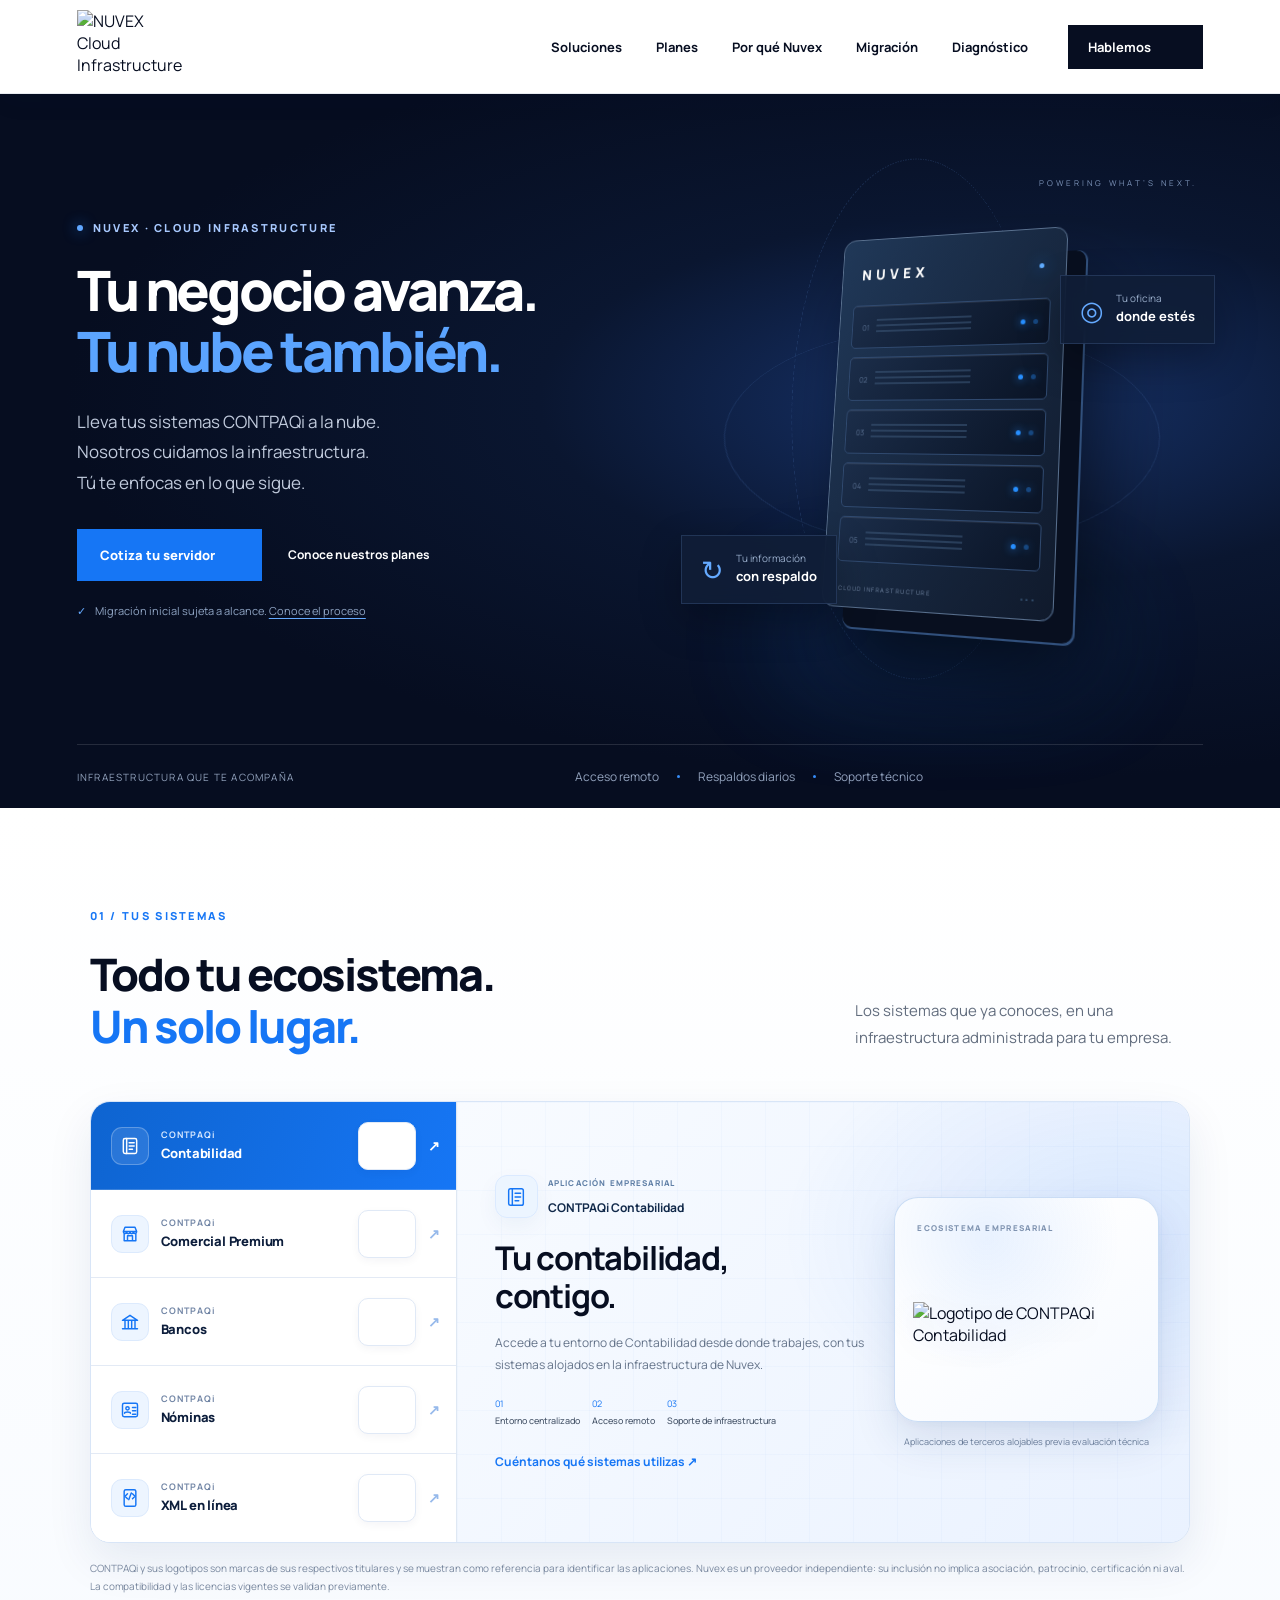
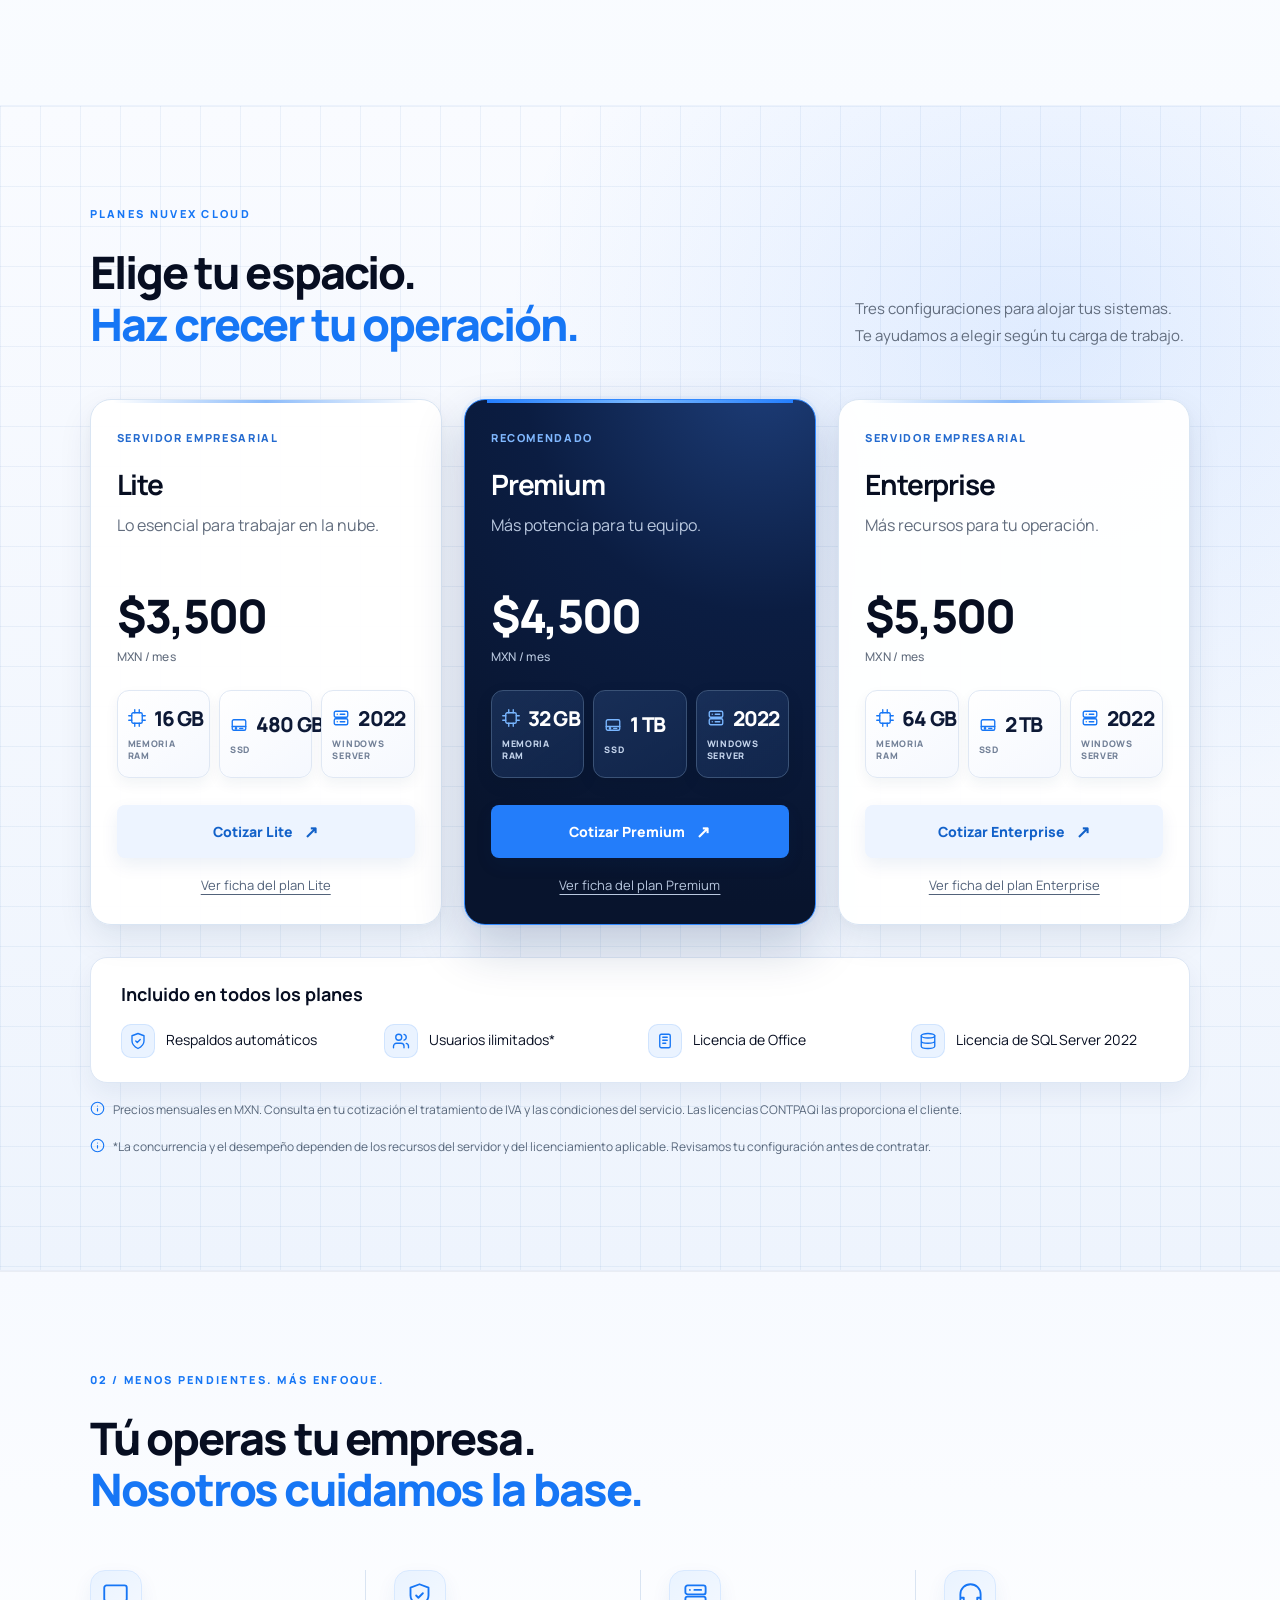
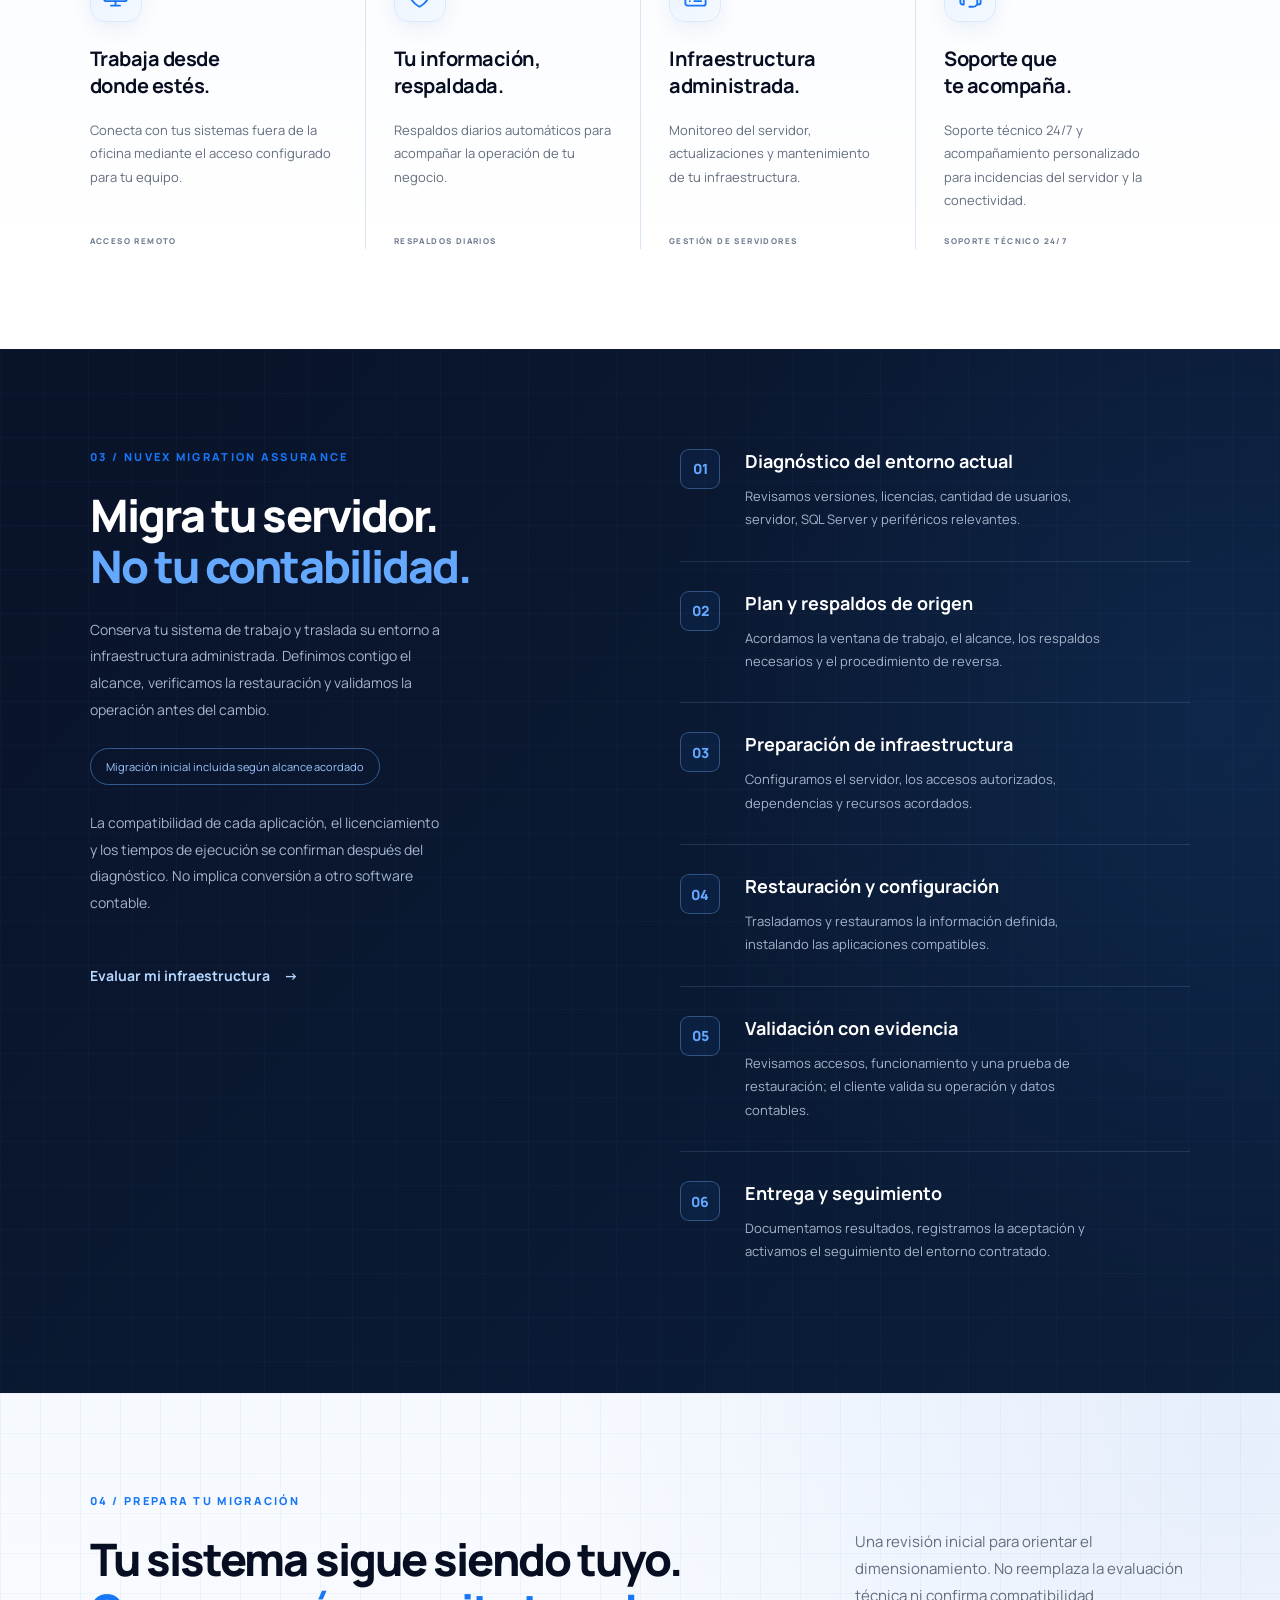
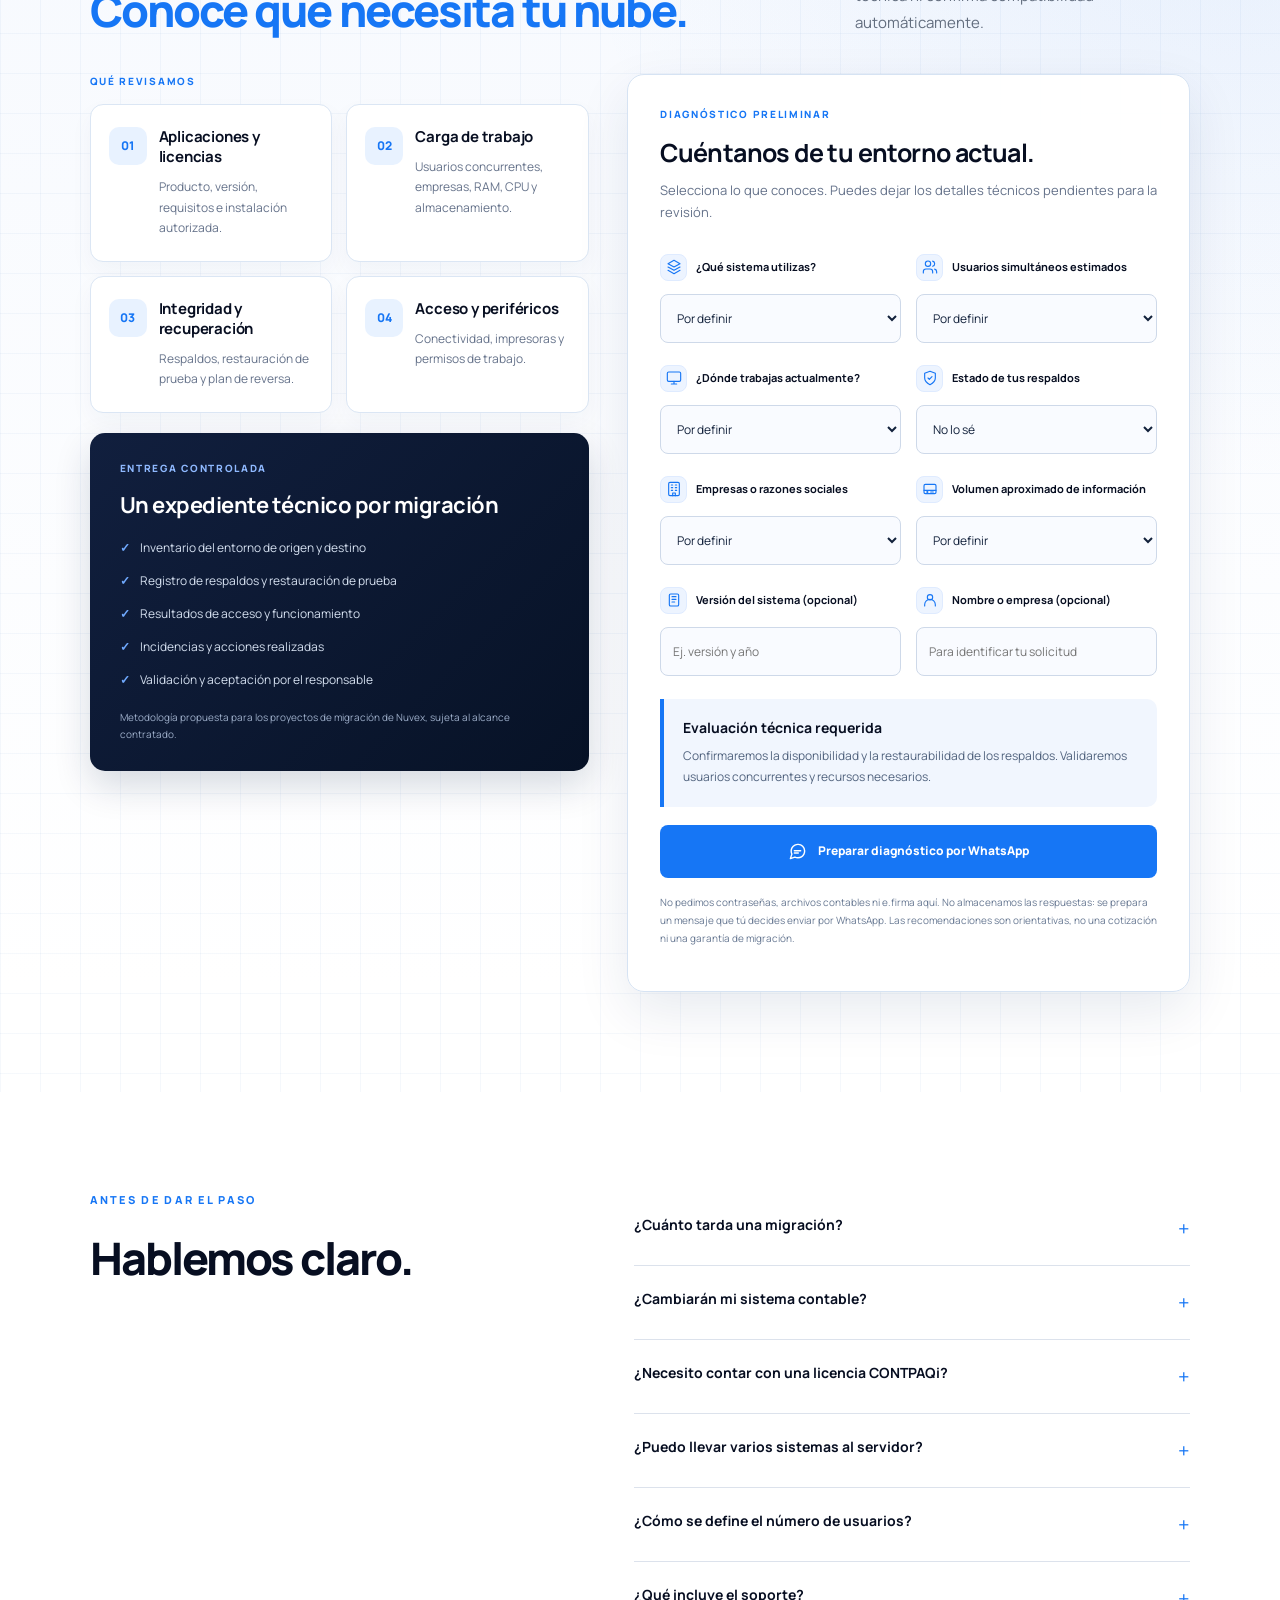
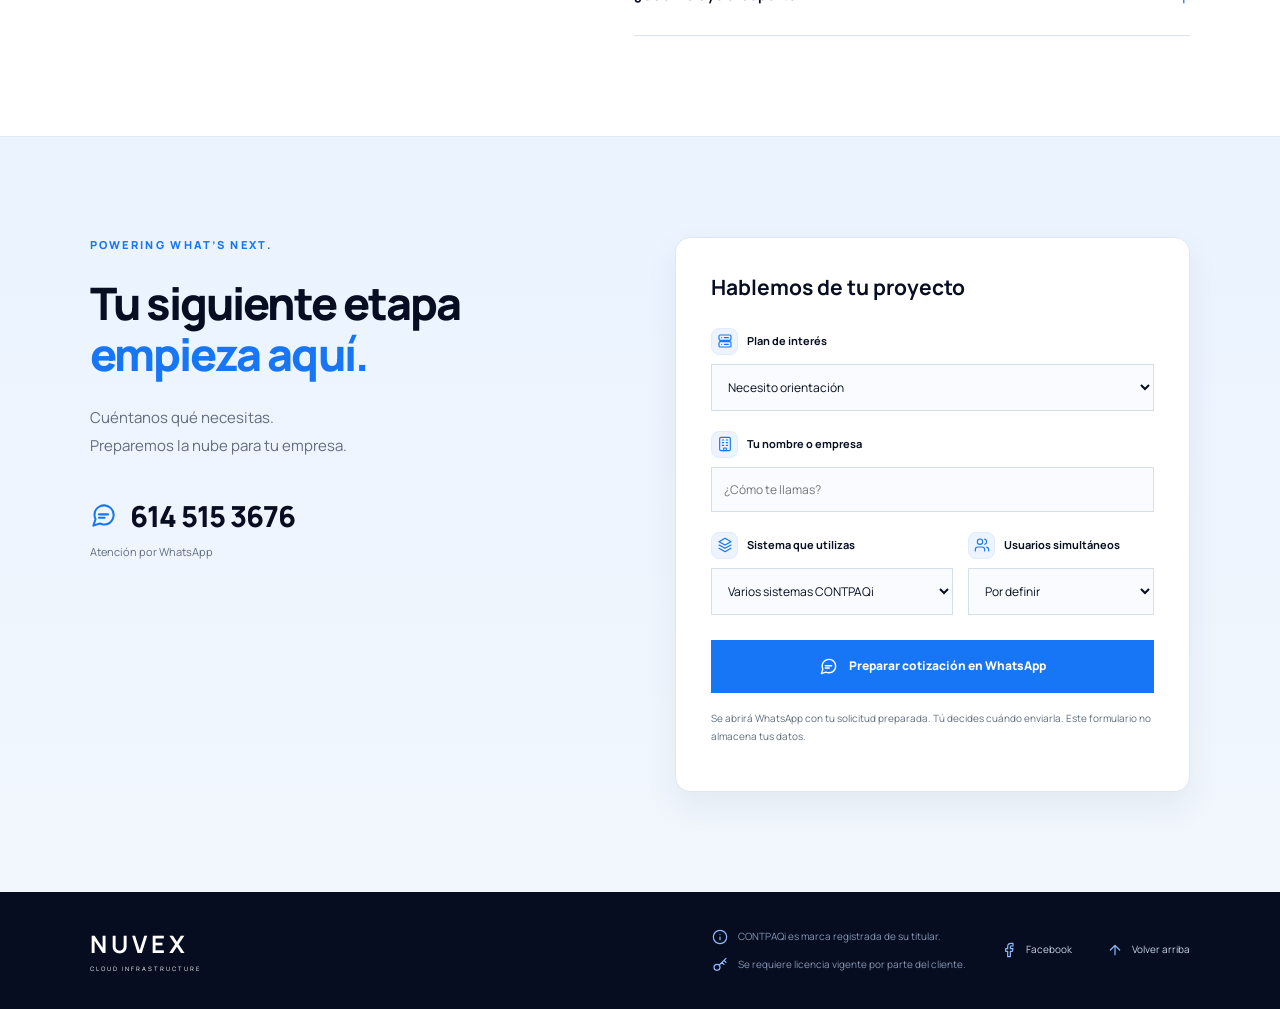
==== preview.html @ 23e43070 "Sync official platform preview and improve XML app icon alignment" ====
<!doctype html><html lang="es"><head><meta charset="utf-8"><meta name="viewport" content="width=device-width,initial-scale=1"><meta name="theme-color" content="#060d20"><link rel="icon" href="favicon.ico?v=nuvex1" sizes="any"><link rel="icon" type="image/svg+xml" href="favicon.svg?v=nuvex1"><meta name="description" content="Conserva tus sistemas CONTPAQi al migrar a infraestructura cloud administrada. Diagnóstico inicial, respaldos y validación. Solicita tu cotización."><title>Nuvex Cloud | Tus sistemas, en la nube</title><style>@import url('https://fonts.googleapis.com/css2?family=Manrope:wght@400;500;600;700;800&display=swap');
:root{--ink:#070e21;--blue:#1676f5;--muted:#626d7e;--line:#dce2ec;--paper:#f5f8fc}*{box-sizing:border-box}html{scroll-behavior:smooth;scroll-padding-top:100px}body{margin:0;font-family:Manrope,Arial,sans-serif;color:var(--ink);background:white}a{color:inherit;text-decoration:none}button,input,select{font:inherit}button,a,input,select,summary{-webkit-tap-highlight-color:transparent}a:focus-visible,button:focus-visible,input:focus-visible,select:focus-visible,summary:focus-visible{outline:3px solid #51a5ff;outline-offset:5px}.skip{position:fixed;top:-100px;background:white;padding:15px;z-index:100}.skip:focus{top:0}header{height:94px;display:flex;align-items:center;padding:0 6%;gap:40px;background:#fff;position:sticky;top:0;z-index:20;border-bottom:1px solid #e8ebf0}.brand{margin-right:auto}.logo-crop{display:block;position:relative;overflow:hidden;width:111px;height:75px}.logo-crop img{position:absolute;width:550px;max-width:none;left:-39px;top:-26px}nav{display:flex;gap:34px;font-size:13px;font-weight:700}nav a:hover{color:var(--blue)}.nav-cta{background:var(--ink);color:white;padding:13px 20px;font-size:13px;font-weight:700;display:flex;gap:32px}.menu{display:none}.hero{color:white;background:radial-gradient(ellipse at 77% 43%,#17336b 0%,#0a1630 32%,#060d20 66%);overflow:hidden;padding:0 6%}.hero-grid{display:grid;grid-template-columns:1.1fr 1fr;min-height:650px;align-items:center;gap:30px;max-width:1440px;margin:auto}.eyebrow{font-size:11px;font-weight:800;letter-spacing:2.3px;margin:0 0 25px;color:var(--blue)}.hero .eyebrow{color:#a8c9ff;display:flex;align-items:center;gap:10px}.dot{width:6px;height:6px;background:#60a7ff;border-radius:50%;box-shadow:0 0 14px #2179ed}h1{font-size:clamp(40px,4.35vw,68px);line-height:1.08;letter-spacing:-3px;font-weight:800;margin:0 0 26px}h1 span{color:#5ba4ff}.intro{color:#c0cadc;font-size:17px;line-height:1.8;margin:0 0 30px}.hero-actions{display:flex;align-items:center;gap:26px}.button{display:inline-flex;align-items:center;justify-content:space-between;gap:24px;border:0;padding:17px 23px;font-size:13px;font-weight:800;cursor:pointer;transition:background .2s,transform .2s}.button:hover{transform:translateY(-2px);background:#348cff}.primary{color:white;background:var(--blue)}.text-link{font-size:12px;font-weight:700;display:inline-flex;align-items:center;gap:12px}.text-link:hover{text-decoration:underline}.hero-note{margin-top:22px;color:#8fa4c3;font-size:11px}.hero-note span{color:#65aaff;margin-right:7px}.hero-bottom{max-width:1440px;margin:auto;border-top:1px solid #ffffff20;padding:23px 0;display:flex;align-items:center;justify-content:space-between;font-size:10px;letter-spacing:1.2px;color:#93a3bd}.hero-bottom div{display:flex;gap:18px;align-items:center;letter-spacing:0;font-size:12px}.hero-bottom i{width:3px;height:3px;border-radius:50%;background:#368cf8}.hero-bottom>a{font-size:21px;color:white}.server-scene{height:520px;position:relative;perspective:1100px;display:grid;place-items:center}.scene-label{position:absolute;top:18px;right:6px;letter-spacing:3px;font-size:8px;color:#7c93b8}.server{position:relative;width:245px;background:linear-gradient(120deg,#203858,#101a2c);padding:16px 14px 10px;border:1px solid #59708e;border-radius:13px;transform:rotateY(-22deg) rotateX(8deg);box-shadow:22px 22px 0 -3px #080f1f,23px 23px 0 -2px #31507c,30px 55px 80px #0009;z-index:2;animation:float 7s ease-in-out infinite}.server-top{display:flex;justify-content:space-between;align-items:center;padding:11px 8px 22px;font-weight:800;letter-spacing:5px;font-size:15px}.server-top i{width:5px;height:5px;background:#61acff;box-shadow:0 0 15px #1688ff;border-radius:50%}.server-unit{display:flex;align-items:center;gap:8px;background:linear-gradient(130deg,#1b2d49,#0a1426);height:46px;margin-bottom:9px;border-radius:5px;border:1px solid #304a70;box-shadow:inset 0 1px 0 #ffffff15;padding:0 11px}.server-unit b{font-size:8px;color:#5c7394;font-weight:400}.vents{width:105px;height:20px;background:repeating-linear-gradient(0deg,transparent 0 4px,#395373 4px 6px);margin-right:auto;opacity:.6}.server-unit>span{width:5px;height:5px;border-radius:50%;background:#278fff;box-shadow:0 0 8px #278fff}.server-unit>span:last-child{opacity:.4;animation:blink 3s infinite}.server-unit:nth-child(odd)>span:last-child{animation-delay:1s}.server-bottom{font-size:6px;color:#788ca9;letter-spacing:1.5px;padding:14px 3px 4px;display:flex;justify-content:space-between}.server-bottom span{color:#5e8bb8}.orbit{position:absolute;border:1px solid #6fa9ff23;border-radius:50%;width:430px;height:430px;transform:rotateX(60deg) rotateZ(-25deg)}.orbit-two{width:510px;height:510px;transform:rotateY(62deg) rotateZ(25deg);border-style:dashed}.scene-tag{position:absolute;display:flex;gap:12px;align-items:center;background:#101e37df;border:1px solid #5f88c33b;box-shadow:0 16px 40px #0004;padding:15px 19px;font-size:10px;color:#9aaecb;z-index:3;backdrop-filter:blur(12px)}.scene-tag strong{font-size:13px;color:white;line-height:1.7}.tag-icon{font-size:27px;color:#65aaff}.tag-a{left:0;bottom:75px}.tag-b{right:-12px;top:116px}.scene-floor{position:absolute;bottom:14px;width:300px;height:50px;background:#1676f5;filter:blur(60px);opacity:.4}.section{padding:100px 7%;scroll-margin-top:0}h2{font-size:clamp(32px,3.5vw,48px);letter-spacing:-1.9px;line-height:1.15;font-weight:800;margin:0}h2 span{color:var(--blue)}.section-heading{display:flex;justify-content:space-between;gap:60px;align-items:flex-end;margin-bottom:50px}.section-heading>p{color:var(--muted);font-size:15px;line-height:1.8;max-width:335px;margin:0}.system-panel{display:grid;grid-template-columns:1fr 2fr;border:1px solid var(--line)}.system-tabs{display:flex;flex-direction:column;border-right:1px solid var(--line)}.system-tabs button{border:0;border-bottom:1px solid var(--line);background:#fff;padding:23px 26px;display:flex;justify-content:space-between;cursor:pointer;font-weight:700;text-align:left;font-size:16px}.system-tabs button:last-child{border-bottom:0}.system-tabs button[aria-selected=true]{background:var(--blue);color:white}.system-tabs button:hover:not([aria-selected=true]){background:#edf4ff}.system-detail{position:relative;background:var(--paper);padding:42px;overflow:hidden}.system-detail .eyebrow{margin-bottom:14px}.system-detail h3{font-size:32px;line-height:1.15;letter-spacing:-1px;margin:0 0 20px}.system-detail>p:not(.eyebrow){font-size:13px;line-height:1.8;color:var(--muted);max-width:370px;position:relative;z-index:1}.detail-lines{display:flex;gap:20px;margin:28px 0;font-size:10px;color:var(--blue);position:relative;z-index:1}.detail-lines b{display:block;color:#48566a;margin-top:8px;font-weight:500}.blue{color:var(--blue)}.system-art{position:absolute;right:-25px;top:80px;opacity:.55;transform:rotate(-30deg) skew(15deg)}.system-art div{width:140px;height:140px;border:1px solid #95b7e6;background:linear-gradient(130deg,#eaf4ff88,#bad7ff22);margin-top:-70px;border-radius:16px}.fineprint{color:#7c8491;font-size:10px;line-height:1.8;margin-top:16px}.advantages{background:#f6f8fc;border-top:1px solid #e9edf4}.benefits{display:grid;grid-template-columns:repeat(4,1fr);margin-top:55px}.benefits article{padding:0 28px;border-left:1px solid #d8e0ec}.benefits article:first-child{border:0;padding-left:0}.feature-icon{display:block;color:var(--blue);font-size:34px;margin-bottom:30px}.benefits h3{font-size:20px;letter-spacing:-.5px;line-height:1.35}.benefits p{font-size:13px;color:var(--muted);line-height:1.8;min-height:95px}.feature-caption{font-size:8px;color:#6f7c90;letter-spacing:1.4px;font-weight:800}.migration{display:grid;grid-template-columns:1fr 1fr;gap:80px;background:#091329;color:white}.migration-head>p:not(.eyebrow){color:#a5b4cc;font-size:14px;max-width:350px;line-height:1.9;margin:25px 0}.migration h2 span{color:#65a8ff}.pill{display:inline-block;border:1px solid #335c92;color:#9dc7ff;font-size:11px;padding:10px 15px;border-radius:25px}.steps article{display:flex;gap:25px;padding:29px 0;border-bottom:1px solid #ffffff20}.steps article:first-child{padding-top:0}.steps article>span{font-size:14px;color:#65a8ff;padding-top:4px}.steps h3{font-size:18px;margin:0 0 12px}.steps p{font-size:13px;line-height:1.8;color:#a5b4cc;max-width:360px;margin:0}.faq{display:grid;grid-template-columns:1fr 1.2fr;gap:80px}details{border-bottom:1px solid var(--line)}summary{padding:23px 0;cursor:pointer;font-size:14px;font-weight:700;list-style:none;display:flex;justify-content:space-between;gap:20px}summary::-webkit-details-marker{display:none}summary span{color:var(--blue);font-size:20px;font-weight:400}details[open] summary span{transform:rotate(45deg)}details p{font-size:13px;line-height:1.9;color:var(--muted);margin:0 25px 25px 0}.contact{background:#eef4fc;display:grid;grid-template-columns:1fr 1fr;gap:70px}.contact>div>p:not(.eyebrow){color:var(--muted);font-size:15px;line-height:1.9;margin:24px 0}.phone{font-size:29px;font-weight:800;letter-spacing:-1px;display:block;margin-top:35px}.phone span{color:var(--blue);margin-left:20px}.contact small{display:block;color:var(--muted);font-size:11px;margin-top:8px}form{background:white;padding:35px;border:1px solid #dfe7f1}form h3{font-size:21px;margin:0 0 27px}label{font-size:11px;font-weight:700;display:block;margin-bottom:9px}input,select{width:100%;border:1px solid #d5deeb;border-radius:0;background:#f9fbfe;color:var(--ink);padding:13px 12px;font-size:12px;min-height:45px}.form-row{display:grid;grid-template-columns:1.3fr 1fr;gap:15px;margin:20px 0 25px}form .button{width:100%;font-size:12px;padding:17px}.form-note{font-size:10px;line-height:1.8;color:var(--muted);margin:16px 0 0}#form-status{font-size:11px;color:var(--blue);line-height:1.5;margin-bottom:0}footer{background:#060d20;color:#8595b1;padding:35px 7%;display:flex;align-items:center;gap:35px;font-size:10px}footer>div{margin-right:auto;color:white}footer strong{font-size:24px;letter-spacing:4px;display:block}footer div span{font-size:6px;letter-spacing:2px}footer p{line-height:1.9}footer a{color:#c7d4e8}@keyframes float{50%{transform:translateY(-10px) rotateY(-18deg) rotateX(8deg)}}@keyframes blink{50%{opacity:1}}@media(min-width:1600px){.section{padding-left:max(7%,calc((100vw - 1400px)/2));padding-right:max(7%,calc((100vw - 1400px)/2))}}@media(max-width:1000px){header{gap:20px;padding:0 5%}nav{gap:20px}.hero-grid{min-height:600px;gap:0}.hero{padding:0 5%}h1{font-size:43px;letter-spacing:-2px}.hero-actions{gap:17px;flex-wrap:wrap}.server{width:210px}.server-scene{transform:scale(.85);margin-left:-15px}.tag-b{right:-30px}.tag-a{left:-20px}.section{padding:75px 6%}.benefits article{padding:0 18px}.benefits h3{font-size:18px}.migration,.faq,.contact{gap:40px}.detail-lines{gap:13px}.system-art{opacity:.25}.form-row{grid-template-columns:1fr}footer{gap:20px}}@media(max-width:700px){header{height:78px;gap:18px}.logo-crop{width:95px;height:65px}.logo-crop img{width:480px;left:-34px;top:-22px}.nav-cta{padding:11px 14px;font-size:11px;gap:18px}.menu{display:block;background:none;border:0;font-size:23px;color:var(--ink);padding:5px}nav{display:none;position:absolute;left:0;right:0;top:78px;background:white;padding:25px;border-bottom:1px solid var(--line);flex-direction:column}nav.open{display:flex}.hero-grid{display:flex;flex-direction:column;min-height:0}.hero-copy{padding-top:50px;width:100%}.hero .eyebrow{font-size:9px;letter-spacing:1.6px}h1{font-size:44px;letter-spacing:-2px;line-height:1.1}.intro{font-size:14px}.hero-actions{gap:22px}.button{font-size:12px;padding:15px 19px}.hero-note{font-size:10px}.server-scene{height:430px;width:100%;max-width:420px;transform:none;margin:10px 0 0}.server{width:205px}.server-unit{height:38px}.scene-label{top:15px;font-size:7px;right:5px}.scene-tag{padding:11px;font-size:9px}.scene-tag strong{font-size:11px}.tag-a{left:0;bottom:53px}.tag-b{right:0;top:80px}.orbit{width:320px;height:320px}.orbit-two{width:370px;height:370px}.hero-bottom{padding:18px 0}.hero-bottom>span{display:none}.hero-bottom div{gap:12px;font-size:10px}.section{padding:62px 6%}.section-heading{display:block;margin-bottom:30px}.section-heading>p{margin-top:22px;font-size:14px}.eyebrow{font-size:9px;letter-spacing:1.8px;margin-bottom:20px}h2{font-size:34px;letter-spacing:-1.4px}.system-panel{display:block}.system-tabs{display:flex;flex-direction:row;overflow:auto;border-right:0;border-bottom:1px solid var(--line)}.system-tabs button{padding:17px 18px;white-space:nowrap;font-size:12px;border-bottom:0}.system-tabs button span{display:none}.system-detail{padding:29px 24px}.system-detail h3{font-size:29px}.system-detail>p:not(.eyebrow){font-size:12px}.detail-lines{gap:18px}.system-art{right:-45px}.benefits{grid-template-columns:1fr 1fr;gap:35px 0;margin-top:35px}.benefits article{padding:0 18px}.benefits article:nth-child(3){border:0;padding-left:0}.feature-icon{margin-bottom:15px}.benefits h3{font-size:18px}.benefits p{font-size:12px;min-height:0}.feature-caption{font-size:7px;letter-spacing:1px}.migration,.faq,.contact{grid-template-columns:1fr;gap:40px}.steps article{padding:24px 0}.steps h3{font-size:17px}.faq{gap:20px}summary{font-size:13px}.phone{font-size:30px}form{padding:25px}.form-row{grid-template-columns:1fr 1fr;gap:10px}select{font-size:11px;padding:12px 7px}footer{flex-wrap:wrap;gap:22px;padding:30px 6%}footer>div{width:100%}footer p{width:100%;margin:0}}@media(prefers-reduced-motion:reduce){html{scroll-behavior:auto}*,*:before,*:after{animation:none!important;transition:none!important}}

/* Drive brand assets and plan comparison */
.brand-logo{display:block;width:112px;height:74px;object-fit:contain}.plans{background:linear-gradient(150deg,#fff,#eff5ff)}.plan-grid{display:grid;grid-template-columns:repeat(3,minmax(0,1fr));gap:22px;align-items:stretch}.plan-card{background:#fff;border:1px solid #d1def0;border-radius:18px;padding:30px 26px;display:flex;flex-direction:column;box-shadow:0 12px 32px #10234a08}.plan-card.featured{background:#091329;color:white;border:2px solid #1676f5;box-shadow:0 20px 45px #1676f525}.plan-label{font-size:12px;font-weight:800;letter-spacing:1.4px;color:#236acf;text-transform:uppercase;margin:0 0 20px}.featured .plan-label{color:#80b8ff}.plan-card h3{font-size:28px;letter-spacing:-1px;margin:0 0 10px}.plan-description{font-size:16px;line-height:1.6;color:#626d7e;margin:0;min-height:52px}.featured .plan-description{color:#b9c8df}.plan-price{font-size:clamp(32px,3.4vw,50px);font-weight:800;letter-spacing:-2px;line-height:1.15;margin:30px 0}.plan-price span{display:block;font-size:14px;letter-spacing:0;font-weight:500;color:#626d7e;margin-top:8px}.featured .plan-price span{color:#b9c8df}.plan-card dl{margin:0 0 30px}.plan-card dl div{display:flex;justify-content:space-between;gap:8px;padding:17px 0;border-bottom:1px solid #dce2ec}.plan-card dt{font-size:14px;color:#626d7e}.plan-card dd{font-size:16px;font-weight:800;margin:0;white-space:nowrap}.featured dl div{border-color:#334360}.featured dt{color:#b9c8df}.plan-card .button{margin-top:auto;justify-content:center;font-size:14px}.outline{background:#edf4ff;color:#1261c9}.outline:hover{background:#dceaff}.plan-sheet{font-size:13px;text-align:center;text-decoration:underline;text-underline-offset:4px;margin-top:20px;color:#52627a}.featured .plan-sheet{color:#b9c8df}.plan-inclusions{margin-top:32px;background:white;border:1px solid #d1def0;border-radius:14px;padding:24px 30px}.plan-inclusions h3{font-size:18px;margin:0 0 18px}.plan-inclusions ul{list-style:none;margin:0;padding:0;display:grid;grid-template-columns:repeat(4,1fr);gap:16px}.plan-inclusions li{font-size:14px;line-height:1.6}.plan-inclusions li:before{content:'✓';color:#1676f5;font-weight:800;margin-right:9px}.plans .fineprint{font-size:12px;color:#58677b}.name-label{margin-top:20px}
@media(max-width:1000px){.plan-grid{gap:15px}.plan-card{padding:25px 18px}.plan-card dl div{flex-direction:column;gap:6px}.plan-inclusions ul{grid-template-columns:repeat(2,1fr)}}
@media(max-width:700px){.brand-logo{width:95px;height:65px}.plan-grid{grid-template-columns:1fr}.plan-card{padding:28px}.plan-card dl div{flex-direction:row}.plan-description{min-height:0}.plan-price{font-size:46px}.plan-inclusions{padding:24px}.plan-inclusions ul{grid-template-columns:1fr}}

/* Nuvex migration assurance and readiness diagnostic */
.migration-head .migration-disclaimer{font-size:12px;line-height:1.8;color:#9eafc9;margin-top:19px;max-width:420px}
.migration-action{margin-top:24px;color:#b6d7ff;display:inline-flex;gap:14px;align-items:center;font-size:14px}
.migration-action:hover{color:#fff}
.migration .steps article:last-child{border-bottom:0}
.diagnostic{background:linear-gradient(160deg,#f5f8fd 0%,#fff 65%)}
.diagnostic-heading{margin-bottom:38px}
.assessment-grid{display:grid;grid-template-columns:minmax(0,.94fr) minmax(0,1.06fr);align-items:start;gap:38px;max-width:1400px;margin:auto}
.assessment-overview{min-width:0}
.assessment-kicker{font-size:10px;letter-spacing:1.7px;color:#1676f5;font-weight:800;margin:0 0 16px}
.assessment-cards{display:grid;grid-template-columns:repeat(2,minmax(0,1fr));gap:14px}
.assessment-cards article{display:flex;gap:12px;border:1px solid #dce5f4;border-radius:13px;background:#fff;padding:22px 18px;min-width:0}
.assessment-number{color:#1676f5;background:#e8f2ff;display:inline-grid;place-items:center;flex:0 0 38px;height:38px;border-radius:10px;font-size:12px;font-weight:800}
.assessment-cards h3{font-size:15px;line-height:1.35;margin:0 0 10px;letter-spacing:-.2px}
.assessment-cards p{margin:0;color:#65728a;font-size:12px;line-height:1.7}
.delivery-panel{margin-top:20px;border-radius:15px;background:linear-gradient(135deg,#111f3e,#071226);color:#fff;padding:28px 30px}
.delivery-panel .assessment-kicker{color:#8fb9ff}
.delivery-panel h3{font-size:22px;margin:0 0 18px;line-height:1.35;letter-spacing:-.5px}
.delivery-panel ul{list-style:none;padding:0;margin:0;display:grid;gap:13px}
.delivery-panel li{display:flex;gap:10px;font-size:12px;line-height:1.65;color:#d4dfef}
.delivery-panel li:before{content:'✓';color:#70aaff;font-weight:800}
.delivery-panel>p:last-child{font-size:10px;color:#9daec9;line-height:1.7;margin:20px 0 0}
.assessment-form{border:1px solid #d2dff0;border-radius:17px;padding:32px;box-shadow:0 18px 55px #0e2e5b0d;min-width:0}
.assessment-form h3{font-size:25px;letter-spacing:-.6px;line-height:1.3;margin:0 0 10px}
.assessment-help{font-size:13px;color:#65728a;line-height:1.7;margin:0 0 26px}
.assessment-fields{display:grid;grid-template-columns:repeat(2,minmax(0,1fr));gap:18px 15px}
.assessment-fields>div{min-width:0}
.assessment-fields label{line-height:1.5;min-height:33px;font-size:11px}
.assessment-fields select,.assessment-fields input{min-width:0;max-width:100%;background:#f9fbff;border:1px solid #ced9e9;border-radius:8px;padding:13px 12px;color:#12213b;min-height:49px}
.assessment-fields select:focus-visible,.assessment-fields input:focus-visible{outline:3px solid #8bbcff;outline-offset:1px}
.assessment-result{margin:23px 0 18px;padding:19px;border-left:4px solid #1676f5;background:#f1f6fe;border-radius:0 10px 10px 0}
.assessment-result strong{display:block;font-size:14px;margin:0 0 8px}
.assessment-result p{font-size:12px;color:#51637e;line-height:1.8;margin:0}
.assessment-result[data-level="attention"]{background:#fff7e9;border-left-color:#c88716}
.assessment-result[data-level="attention"] p{color:#66502c}
.assessment-form>.button{width:100%;justify-content:space-between;border-radius:8px}
.assessment-form>.form-note{margin:15px 0 0;font-size:10px;line-height:1.8;color:#687993}
.assessment-status{font-size:12px;line-height:1.7;color:#1260bf;margin:12px 0 0}
.hero-note a{text-decoration:underline;text-decoration-color:#65aaff;text-underline-offset:3px}
@media(min-width:701px) and (max-width:1180px){nav{gap:16px;font-size:12px}}
@media(max-width:1050px){.assessment-grid{grid-template-columns:1fr;gap:25px}.assessment-cards{grid-template-columns:repeat(2,minmax(0,1fr))}.assessment-form{max-width:780px;width:100%}}
@media(max-width:700px){.migration-head .migration-disclaimer{font-size:12px}.migration-action{margin-top:14px}.assessment-cards{grid-template-columns:1fr}.assessment-cards article{padding:19px}.assessment-form{padding:24px 18px}.assessment-fields{grid-template-columns:1fr;gap:15px}.assessment-fields label{min-height:0}.assessment-form h3{font-size:22px}.delivery-panel{padding:24px}.assessment-form>.button{gap:8px;line-height:1.5;font-size:12px}}

/* NUVEX VISUAL SYSTEM V2 — brochure-consistent depth, fine grid and resource tiles */
:root{--nuvex-navy:#070e21;--nuvex-deep:#091329;--nuvex-blue:#1676f5;--nuvex-ice:#f5f8fc;--nuvex-grid:rgba(28,91,173,.065);--nuvex-border:#d9e5f3}
body{background:#fff}
header{box-shadow:0 8px 26px rgba(11,35,77,.045)}
.section{position:relative}
.systems{background:radial-gradient(ellipse 55% 70% at 100% 2%,rgba(40,118,235,.065),transparent 80%),#fff}
.system-panel{border:1px solid #d7e2f3;box-shadow:0 22px 52px rgba(13,42,88,.065);border-radius:17px;overflow:hidden}
.system-tabs button[aria-selected=true]{background:linear-gradient(125deg,#1676f5,#105cca)}
.system-detail{background:linear-gradient(145deg,#f8fbff,#eaf2fd)}
.plans{
 background-color:#f5f8fd;
 background-image:
 radial-gradient(ellipse 52% 52% at 82% 20%,rgba(32,120,255,.11),transparent 82%),
 linear-gradient(to right,var(--nuvex-grid) 1px,transparent 1px),
 linear-gradient(to bottom,var(--nuvex-grid) 1px,transparent 1px),
 linear-gradient(180deg,#f9fbff 0%,#eef4fd 100%);
 background-size:auto,40px 40px,40px 40px,auto;
 border-top:1px solid #ecf2fc;
 border-bottom:1px solid #e8eef8;
}
.plan-grid{gap:22px;align-items:stretch}
.plan-card{position:relative;isolation:isolate;overflow:hidden;border:1px solid var(--nuvex-border);border-radius:21px;background:rgba(255,255,255,.97);box-shadow:0 14px 34px rgba(13,41,91,.09),0 2px 8px rgba(9,30,71,.025);transition:box-shadow .22s ease,transform .22s ease,border-color .22s ease}
.plan-card:before{content:"";height:3px;background:linear-gradient(90deg,transparent,#1676f5,transparent);position:absolute;left:22px;right:22px;top:0;opacity:.5}
.plan-card.featured{border:1.5px solid #3189ff;background:radial-gradient(circle at 85% -5%,#1d3d78 0%,#0b1d42 38%,#08142d 85%);box-shadow:0 22px 50px rgba(12,43,93,.22),0 0 0 3px rgba(22,118,245,.045)}
.plan-card.featured:before{opacity:1;background:linear-gradient(90deg,#247fff,#78b8ff,#247fff)}
.plan-label{font-size:11px;letter-spacing:1.65px}
.plan-card h3{letter-spacing:-1.15px}
.plan-price{margin:25px 0 26px;font-size:clamp(36px,3.6vw,54px);line-height:1.13}
.plan-price span{letter-spacing:.25px;font-size:12px}
.plan-specs{display:grid;grid-template-columns:repeat(3,minmax(0,1fr));gap:9px;margin:0 0 27px}
.plan-spec{min-width:0;border:1px solid #e0e8f4;background:linear-gradient(145deg,#fff,#f5f8fe);border-radius:12px;padding:16px 10px 14px;box-shadow:0 6px 14px rgba(18,47,91,.055);display:flex;flex-direction:column;gap:8px;align-items:flex-start;justify-content:center}
.plan-spec strong{display:block;color:#0d1936;font-size:clamp(16px,1.6vw,23px);font-weight:800;letter-spacing:-.8px;line-height:1.15;white-space:nowrap}
.plan-spec span{display:block;color:#728097;font-size:9px;font-weight:800;letter-spacing:.7px;line-height:1.35;overflow-wrap:anywhere}
.featured .plan-spec{border-color:#3a5276;background:linear-gradient(145deg,rgba(69,112,178,.24),rgba(21,45,88,.64));box-shadow:0 6px 18px rgba(0,0,0,.08)}
.featured .plan-spec strong{color:#fff}
.featured .plan-spec span{color:#c4d4ec}
.plan-card .button{min-height:51px;border-radius:8px;box-shadow:0 7px 18px rgba(13,61,134,.08);display:flex;justify-content:center;gap:11px}
.plan-card .button span{font-size:17px;line-height:1}
.plan-card.featured .button.primary{background:#237dfa}
.plan-card.featured .button.primary:hover{background:#398eff}
.plan-sheet{margin-top:18px}
.plan-inclusions{border-radius:17px;box-shadow:0 11px 27px rgba(13,49,99,.065);border-color:#dde7f5}
.advantages{background:linear-gradient(180deg,#f7faff,#fff 86%)}
.benefits article{border-left-color:#d9e4f2}
.migration{
 background-color:#091329;
 background-image:
 radial-gradient(ellipse 55% 75% at 95% 35%,rgba(34,93,170,.18),transparent 78%),
 linear-gradient(to right,rgba(122,164,229,.035) 1px,transparent 1px),
 linear-gradient(to bottom,rgba(122,164,229,.035) 1px,transparent 1px),
 linear-gradient(130deg,#091329,#0b1e3a);
 background-size:auto,44px 44px,44px 44px,auto;
}
.steps article{border-bottom-color:rgba(145,177,222,.16)}
.steps article>span{display:grid;place-items:center;align-self:start;min-width:40px;min-height:40px;padding:6px;border:1px solid rgba(118,178,255,.35);border-radius:9px;background:rgba(33,101,196,.1);font-weight:800}
.diagnostic{
 background-image:
 radial-gradient(ellipse 65% 62% at 96% 4%,rgba(37,116,232,.08),transparent 80%),
 linear-gradient(to right,rgba(30,98,183,.045) 1px,transparent 1px),
 linear-gradient(to bottom,rgba(30,98,183,.045) 1px,transparent 1px),
 linear-gradient(180deg,#f6f9fe,#fff 92%);
 background-size:auto,40px 40px,40px 40px,auto;
}
.assessment-cards article{box-shadow:0 10px 25px rgba(11,41,90,.04);border-color:#dbe6f4}
.assessment-form{background:rgba(255,255,255,.98);box-shadow:0 20px 53px rgba(10,41,100,.095);border-color:#d6e3f3}
.delivery-panel{box-shadow:0 15px 36px rgba(8,29,66,.16)}
.contact{background:linear-gradient(180deg,#eaf3ff,#f2f7fd);border-top:1px solid #e1eaf8}
.contact form{border-radius:15px;box-shadow:0 14px 35px rgba(11,44,95,.065)}
@media(hover:hover) and (prefers-reduced-motion:no-preference){
 .plan-card:hover{transform:translateY(-4px);border-color:#94bff5;box-shadow:0 20px 44px rgba(15,50,105,.13)}
 .plan-card.featured:hover{box-shadow:0 27px 55px rgba(12,43,93,.27)}
}
@media(max-width:1200px) and (min-width:701px){
 .plan-card{padding:24px 17px}
 .plan-specs{gap:6px}
 .plan-spec{padding:12px 6px}
 .plan-spec strong{font-size:16px}
 .plan-spec span{font-size:8px;letter-spacing:.25px}
}
@media(max-width:700px){
 .plans,.diagnostic{background-size:auto,34px 34px,34px 34px,auto}
 .plan-grid{gap:20px}
 .plan-card{padding:26px 22px}
 .plan-price{font-size:43px;margin:24px 0}
 .plan-specs{gap:8px;margin-bottom:24px}
 .plan-spec{min-width:0;min-height:83px;padding:12px 8px}
 .plan-spec strong{font-size:clamp(16px,5vw,23px)}
 .plan-spec span{font-size:8px;letter-spacing:.35px}
 .plan-inclusions{padding:22px}
 .system-panel{border-radius:13px}
 .migration{background-size:auto,34px 34px,34px 34px,auto}
}
@media(max-width:360px){
 .plan-card{padding:22px 16px}
 .plan-spec{padding:10px 5px}
 .plan-spec strong{font-size:16px}
 .plan-spec span{font-size:7.5px}
}


/* NUVEX ICON SYSTEM V1 — light, local, accessible outline vectors */
.nu-svg-sprite{position:absolute;width:0;height:0;overflow:hidden;pointer-events:none}
.nu-icon{display:block;width:19px;height:19px;flex-shrink:0;fill:none;stroke:currentColor;stroke-width:1.8;stroke-linecap:round;stroke-linejoin:round}
.spec-head{display:flex;align-items:center;gap:8px;width:100%;min-width:0}
.plan-spec .spec-head strong{min-width:0}
.plan-spec .spec-icon{width:18px;height:18px;color:#1676f5;flex:0 0 18px}
.featured .plan-spec .spec-icon{color:#79b6ff}
.plan-inclusions ul{gap:15px}
.plan-inclusions li{display:flex;align-items:center;gap:11px;line-height:1.45}
.plan-inclusions li:before{content:none;display:none}
.benefit-icon{display:flex;align-items:center;justify-content:center;flex:0 0 34px;width:34px;height:34px;border-radius:10px;background:#eaf3ff;box-shadow:inset 0 0 0 1px rgba(22,118,245,.12);color:#1676f5}
.benefit-icon .nu-icon{width:18px;height:18px}
.benefits .feature-icon{display:flex;align-items:center;justify-content:center;width:52px;height:52px;margin:0 0 23px;background:linear-gradient(145deg,#e9f3ff,#f5f9ff);border:1px solid #d8e9ff;border-radius:15px;box-shadow:0 8px 20px rgba(15,74,155,.065);color:#1676f5}
.benefits .feature-icon .nu-icon{width:27px;height:27px;stroke-width:1.65}
label.icon-label{display:flex;align-items:center;gap:9px;line-height:1.35}
.field-icon{display:flex;align-items:center;justify-content:center;flex:0 0 27px;width:27px;height:27px;background:#edf4ff;color:#1676f5;border:1px solid #dfebff;border-radius:8px}
.field-icon .nu-icon{width:16px;height:16px;stroke-width:1.7}
.assessment-fields label.icon-label{min-height:35px}
.button.icon-submit{display:inline-flex;align-items:center;justify-content:center;gap:11px;line-height:1.35}
.button.icon-submit .nu-icon{width:19px;height:19px;flex:0 0 19px}
.button.icon-submit span{min-width:0}
.plan-note{display:flex;align-items:flex-start;gap:8px;max-width:950px}
.plan-note .nu-icon{width:15px;height:15px;color:#1676f5;flex:0 0 15px;margin-top:2px}
.phone{display:flex;align-items:center;gap:13px;width:fit-content}
.phone .nu-icon{width:27px;height:27px;color:#1676f5}
.phone span{color:inherit;margin:0}
footer .footer-legal{max-width:490px;display:flex;flex-direction:column;gap:11px;line-height:1.65;margin:0}
footer .legal-line{display:flex;align-items:flex-start;gap:10px}
footer .legal-line .nu-icon{width:16px;height:16px;margin-top:1px;color:#90baff}
footer .footer-action{display:flex;align-items:center;gap:9px;white-space:nowrap;line-height:1.35}
footer .footer-action .nu-icon{width:16px;height:16px;color:#8db9ff}
footer .footer-action:hover{color:#fff}
@media(max-width:1100px){
 .plan-inclusions ul{grid-template-columns:repeat(2,minmax(0,1fr))}
 .plan-spec .spec-head{flex-direction:column;align-items:flex-start;gap:5px}
 .plan-spec .spec-icon{width:17px;height:17px}
}
@media(max-width:700px){
 .plan-inclusions ul{grid-template-columns:1fr;gap:14px}
 .plan-inclusions li{gap:12px}
 .plan-spec .spec-head{flex-direction:column;gap:6px;align-items:flex-start}
 .plan-spec .spec-icon{width:16px;height:16px;flex-basis:16px}
 .plan-spec strong{font-size:clamp(15px,4.2vw,22px)}
 .benefits .feature-icon{width:45px;height:45px;border-radius:13px;margin-bottom:16px}
 .benefits .feature-icon .nu-icon{width:23px;height:23px}
 .assessment-fields label.icon-label{min-height:0}
 .button.icon-submit{gap:9px}
 .phone{gap:10px}
 footer .footer-legal{width:100%}
 footer .footer-action{margin-right:5px}
}
@media(max-width:360px){
 .plan-spec .spec-head{flex-direction:column;align-items:flex-start;gap:5px}
 .plan-spec .spec-icon{width:16px;height:16px}
 .plan-spec strong{font-size:15px}
 .button.icon-submit{font-size:11px}
}


/* NUVEX CONTPAQI PRODUCT TABS — proprietary-neutral product category marks */
.system-tabs button{align-items:center;gap:13px;min-width:0;transition:background .18s,color .18s}
.system-icon{display:flex;align-items:center;justify-content:center;flex:0 0 45px;width:45px;height:45px;color:#126ac7;background:#e9f3ff;border-radius:13px;border:1px solid #d6e7fa}
.system-icon .nu-icon{width:24px;height:24px;stroke-width:1.6}
.system-tab-label{display:flex;flex:1;min-width:0;flex-direction:column;align-items:flex-start;gap:4px}
.system-tab-label small{font-size:9px;letter-spacing:1.4px;color:#67809f;font-weight:700}
.system-tab-label strong{font-size:15px;font-weight:800;line-height:1.25}
.system-tab-arrow{margin-left:auto;font-size:16px;line-height:1;color:#5798db;opacity:.8}
.system-tabs button[aria-selected=true] .system-icon{background:#ffffff22;border-color:#ffffff4b;color:#fff}
.system-tabs button[aria-selected=true] .system-tab-label small{color:#d4e8ff}
.system-tabs button[aria-selected=true] .system-tab-arrow{color:#fff;opacity:1}
.system-identity{display:flex;align-items:center;gap:13px;position:relative;z-index:1;margin-bottom:22px}
.system-active-icon{display:grid;place-items:center;flex:0 0 57px;height:57px;width:57px;border:1px solid #cfe4fc;background:#e6f2ff;border-radius:15px;color:#1676f5;box-shadow:0 8px 21px #194b830d}
.system-active-icon .nu-icon{width:29px;height:29px;stroke-width:1.6}
.system-identity p{font-size:9px;font-weight:800;color:#6180a7;letter-spacing:1.25px;margin:0 0 7px}
.system-identity strong{font-size:15px;line-height:1.25;color:#11294a}
.system-disclaimer{font-size:11px;line-height:1.75;max-width:900px}
@media(max-width:1000px) and (min-width:701px){
 .system-tabs button{gap:9px;padding:19px 12px}
 .system-icon{width:38px;height:38px;flex-basis:38px;border-radius:10px}
 .system-icon .nu-icon{width:21px;height:21px}
 .system-tab-label strong{font-size:13px}
 .system-tab-label small{font-size:8px}
 .system-tab-arrow{display:none}
}
@media(max-width:700px){
 .system-tabs{scroll-snap-type:x proximity;overscroll-behavior-x:contain;scrollbar-width:thin}
 .system-tabs button{flex:0 0 auto;min-width:145px;min-height:75px;gap:8px;padding:12px 13px;scroll-snap-align:start}
 .system-icon{flex-basis:35px;width:35px;height:35px;border-radius:10px}
 .system-icon .nu-icon{width:20px;height:20px}
 .system-tab-label strong{font-size:12px}
 .system-tab-label small{font-size:7px;letter-spacing:.65px}
 .system-tab-arrow{display:none}
 .system-identity{gap:11px;margin-bottom:20px}
 .system-active-icon{width:49px;height:49px;flex-basis:49px;border-radius:13px}
 .system-active-icon .nu-icon{width:26px;height:26px}
 .system-identity strong{font-size:13px}
}


/* NUVEX PREMIUM MODULE CARDS V1 — curated application grid */
.systems{background:linear-gradient(180deg,#fff 0%,#f8fbff 100%);isolation:isolate}
.modules-intro{display:flex;justify-content:space-between;align-items:center;gap:20px;margin:0 0 22px;font-size:10px;letter-spacing:1.65px;font-weight:800;color:#2677d5}
.modules-intro span{font-weight:500;letter-spacing:0;font-size:12px;color:#657894}
.premium-module-panel{display:block;overflow:visible;background:transparent;border:0;border-radius:0;box-shadow:none}
.premium-module-grid{display:grid;grid-template-columns:repeat(4,minmax(0,1fr));gap:15px;border:0;margin:0 0 22px;overflow:visible}
.premium-module-grid .module-card{
 position:relative;isolation:isolate;min-width:0;min-height:228px;
 display:flex;flex-direction:column;align-items:flex-start;justify-content:flex-start;gap:0;
 padding:24px 20px 23px;text-align:left;background:linear-gradient(145deg,#fff 40%,#f8fbff 100%);
 border:1px solid #dfe9f5;border-radius:20px;
 box-shadow:0 12px 31px rgba(7,35,83,.061),0 2px 6px rgba(7,35,83,.025);
 color:#0d1932;cursor:pointer;
 transition:transform .2s ease,box-shadow .2s ease,border-color .2s ease,background .2s ease;
}
.premium-module-grid .module-card:last-child{border-bottom:1px solid #dfe9f5}
.premium-module-grid .module-card::before{
 content:"";position:absolute;inset:0 22px auto 22px;height:2px;border-radius:2px;
 background:linear-gradient(90deg,transparent,#88b7ff,transparent);opacity:0;transition:opacity .2s ease;
}
.premium-module-grid .module-icon{
 display:grid;place-items:center;flex:0 0 56px;width:56px;height:56px;
 margin:0 0 21px;border:1px solid #d3e5ff;border-radius:16px;
 background:linear-gradient(135deg,#e6f2ff,#f2f7ff);
 box-shadow:0 7px 20px rgba(21,103,220,.07);
 color:#176bd1;
}
.premium-module-grid .module-icon .nu-icon{width:28px;height:28px;stroke-width:1.65}
.premium-module-grid .module-copy{width:100%;flex:0 0 auto;align-items:flex-start;gap:5px}
.premium-module-grid .module-copy small{
 font-size:9px;font-weight:800;letter-spacing:1.2px;
 color:#6080aa;text-transform:uppercase
}
.premium-module-grid .module-copy strong{
 display:block;font-weight:800;color:#0d1932;font-size:17px;
 line-height:1.27;letter-spacing:-.45px;overflow-wrap:break-word
}
.premium-module-grid .module-description{
 display:block;font-size:11px;color:#65728a;font-weight:500;
 letter-spacing:0;line-height:1.6;margin-top:5px;overflow-wrap:break-word
}
.premium-module-grid .module-arrow{
 position:absolute;right:19px;top:28px;color:#4f89dc;font-size:17px;
 opacity:.7;line-height:1;
}
.premium-module-grid .module-card[aria-selected="true"]{
 color:#0d1932;background:linear-gradient(142deg,#fff,#ebf4ff);
 border-color:#64a8ff;box-shadow:0 16px 34px rgba(17,94,206,.11),inset 0 0 0 1px rgba(22,118,245,.13)
}
.premium-module-grid .module-card[aria-selected="true"]::before{opacity:1}
.premium-module-grid .module-card[aria-selected="true"] .module-copy strong{color:#0b1f46}
.premium-module-grid .module-card[aria-selected="true"] .module-copy small{color:#2172d3}
.premium-module-grid .module-card[aria-selected="true"] .module-arrow{color:#1676f5;opacity:1}
.premium-module-grid .module-card[aria-selected="true"] .module-icon{
 background:linear-gradient(135deg,#d8eaff,#ebf5ff);color:#095ac1;border-color:#9bcbff
}
.premium-module-grid .module-card:hover:not([aria-selected="true"]){
 background:linear-gradient(145deg,#fff,#f3f8ff);border-color:#adcffa;
}
.premium-module-grid .module-extra{
 grid-column:span 2;min-height:95px;flex-direction:row;align-items:center;
 gap:17px;padding:19px 22px;background:#fff
}
.premium-module-grid .module-extra .module-icon{flex:0 0 47px;width:47px;height:47px;margin:0;border-radius:13px}
.premium-module-grid .module-extra .module-icon .nu-icon{width:24px;height:24px}
.premium-module-grid .module-extra .module-copy{flex:1;gap:3px;min-width:0}
.premium-module-grid .module-extra .module-copy strong{font-size:15px}
.premium-module-grid .module-extra .module-description{font-size:11px;margin-top:0}
.premium-module-grid .module-extra .module-arrow{right:21px;top:20px}
.premium-module-detail{
 position:relative;overflow:hidden;min-width:0;border-radius:22px;
 border:1px solid #d8e6f7;padding:35px 42px;
 background:
 radial-gradient(circle at 93% 0%,rgba(42,126,241,.12),transparent 50%),
 linear-gradient(to right,rgba(37,113,225,.035) 1px,transparent 1px),
 linear-gradient(to bottom,rgba(37,113,225,.035) 1px,transparent 1px),
 linear-gradient(125deg,#f7fbff,#edf5ff);
 background-size:auto,38px 38px,38px 38px,auto;
 box-shadow:0 10px 30px rgba(11,43,93,.045)
}
.premium-module-detail .system-identity{margin-bottom:23px}
.premium-module-detail .system-active-icon{background:linear-gradient(135deg,#e3f0ff,#fff)}
.premium-module-detail h3{font-size:clamp(28px,3vw,41px);max-width:540px;line-height:1.16}
.premium-module-detail>p{max-width:540px}
.premium-module-detail .system-art{opacity:.25}
@media(hover:hover) and (prefers-reduced-motion:no-preference){
 .premium-module-grid .module-card:hover{transform:translateY(-4px);box-shadow:0 19px 41px rgba(7,48,110,.105)}
}
@media(max-width:1080px){
 .premium-module-grid{grid-template-columns:repeat(2,minmax(0,1fr))}
 .premium-module-grid .module-extra{grid-column:span 1}
 .premium-module-grid .module-card{min-height:200px}
 .premium-module-grid .module-extra{min-height:98px}
}
@media(max-width:700px){
 .premium-module-panel{display:block}
 .premium-module-grid{display:grid;grid-template-columns:repeat(2,minmax(0,1fr));gap:11px;margin:0 0 17px;overflow:visible;scroll-snap-type:none}
 .premium-module-grid .module-card{
  min-width:0;min-height:191px;max-width:none;scroll-snap-align:none;
  padding:16px 13px;border-radius:16px
 }
 .premium-module-grid .module-icon{flex-basis:45px;width:45px;height:45px;border-radius:12px;margin-bottom:17px}
 .premium-module-grid .module-icon .nu-icon{width:23px;height:23px}
 .premium-module-grid .module-copy{min-width:0}
 .premium-module-grid .module-copy strong{font-size:14px;letter-spacing:-.2px}
 .premium-module-grid .module-copy small{font-size:8px;letter-spacing:.7px}
 .premium-module-grid .module-description{font-size:10px;line-height:1.45;margin-top:3px}
 .premium-module-grid .module-arrow{right:14px;top:19px;font-size:13px}
 .premium-module-grid .module-extra{grid-column:span 2;min-height:85px;flex-direction:row;align-items:center;gap:12px;padding:14px 17px}
 .premium-module-grid .module-extra .module-icon{width:42px;height:42px;flex-basis:42px;margin:0}
 .premium-module-grid .module-extra .module-icon .nu-icon{width:22px;height:22px}
 .premium-module-grid .module-extra .module-copy strong{font-size:14px}
 .premium-module-grid .module-extra .module-description{font-size:10px}
 .premium-module-grid .module-extra .module-arrow{top:16px;right:16px}
 .premium-module-detail{padding:26px 21px;border-radius:17px;background-size:auto,34px 34px,34px 34px,auto}
 .premium-module-detail h3{font-size:27px}
 .premium-module-detail .system-art{opacity:.12}
 .modules-intro{display:block;margin-bottom:17px;font-size:9px}
 .modules-intro span{display:block;margin-top:7px;font-size:11px}
}
@media(max-width:365px){
 .premium-module-grid .module-card{padding:14px 10px;min-height:190px}
 .premium-module-grid .module-copy strong{font-size:13px}
 .premium-module-grid .module-description{font-size:9.5px}
}
@media(prefers-reduced-motion:reduce){.premium-module-grid .module-card{transition:none}}


/* OFFICIAL CONTPAQI PLATFORM SHOWCASE V1 */
.official-app-panel{
  display:grid;grid-template-columns:minmax(270px,0.95fr) minmax(0,1.9fr);
  overflow:hidden;border:1px solid #d8e5f7;border-radius:20px;
  background:#f6f9ff;box-shadow:0 18px 46px rgba(12,46,107,.085);
}
.official-app-tabs{display:flex;flex-direction:column;border-right:1px solid #dfe8f3;background:#fff;min-width:0}
.official-app-tabs .official-app-tab{
  min-width:0;min-height:88px;display:flex;align-items:center;justify-content:flex-start;
  gap:12px;padding:15px 16px 15px 20px;
  border:0;border-bottom:1px solid #e3eaf5;background:#fff;
  text-align:left;color:#0c1d3b;cursor:pointer;transition:background .18s,border-color .18s,color .18s;
}
.official-app-tabs .official-app-tab:last-child{border-bottom:none}
.official-app-tabs .official-app-tab[aria-selected=true]{
  background:linear-gradient(112deg,#0e64d0,#1676f5);
  color:#fff;border-color:rgba(255,255,255,.18);
}
.official-app-tabs .official-app-tab:hover:not([aria-selected=true]){
  background:#f3f8ff
}
.official-app-tabs .app-line-icon{
  display:grid;place-items:center;width:38px;height:38px;flex:0 0 38px;
  border-radius:11px;border:1px solid #dceafd;
  background:#edf5ff;color:#1676f5
}
.official-app-tabs .app-line-icon .nu-icon{width:20px;height:20px;stroke-width:1.75}
.official-app-tabs .app-tab-copy{flex:1 1 auto;min-width:0;display:flex;flex-direction:column;gap:5px}
.official-app-tabs .app-tab-copy small{
  font-size:9px;line-height:1.1;letter-spacing:1px;color:#7185a5;font-weight:700
}
.official-app-tabs .app-tab-copy strong{
  font-size:13px;line-height:1.28;letter-spacing:-.2px;font-weight:800;overflow-wrap:break-word
}
.official-app-tabs .app-brand-mark{
  display:block;position:relative;overflow:hidden;flex:0 0 58px;width:58px;height:48px;
  border:1px solid #e0e9f6;border-radius:10px;background:#fff;
  box-shadow:0 3px 9px rgba(7,28,64,.045)
}
.official-app-tabs .app-brand-mark img{
  position:absolute;top:50%;left:5px;height:38px;width:auto;max-width:none;
  transform:translateY(-50%);
}
.official-app-tabs .official-app-tab[data-system=xml] .app-brand-mark img{
  height:54px;left:-24px;top:50%;
}
.official-app-tabs .app-tab-arrow{margin-left:0;font-size:14px;color:#7ca8e6;opacity:.8;line-height:1}
.official-app-tabs .official-app-tab[aria-selected=true] .app-line-icon{
  background:rgba(255,255,255,.11);border-color:rgba(255,255,255,.25);color:#fff
}
.official-app-tabs .official-app-tab[aria-selected=true] .app-tab-copy small{
  color:#d8e9ff
}
.official-app-tabs .official-app-tab[aria-selected=true] .app-tab-arrow{color:#fff;opacity:1}
.official-app-detail{
  display:grid;grid-template-columns:minmax(0,1.18fr) minmax(0,.82fr);
  align-items:center;gap:18px;min-width:0;padding:45px 30px 43px 38px;
  position:relative;overflow:hidden;
  background:
    radial-gradient(ellipse 60% 65% at 90% 30%,rgba(26,112,244,.11),transparent 76%),
    linear-gradient(to right,rgba(38,115,221,.028) 1px,transparent 1px),
    linear-gradient(to bottom,rgba(38,115,221,.028) 1px,transparent 1px),
    linear-gradient(130deg,#f8fbff,#eaf2ff);
  background-size:auto,44px 44px,44px 44px,auto;
}
.official-app-copy{min-width:0;position:relative;z-index:2}
.official-app-copy .system-identity{gap:10px;margin:0 0 21px}
.official-app-copy .system-active-icon{
  flex:0 0 43px;width:43px;height:43px;border-radius:12px;background:#ecf5ff;border-color:#dbeaff
}
.official-app-copy .system-active-icon .nu-icon{width:22px;height:22px}
.official-app-copy .system-identity p{font-size:8px;letter-spacing:1.15px}
.official-app-copy .system-identity strong{font-size:12px}
.official-app-copy h3{margin:0 0 18px;font-size:clamp(23px,2.55vw,34px);line-height:1.15;letter-spacing:-1.2px}
.official-app-copy #system-description{font-size:12px;line-height:1.85;color:#65748a;margin:0 0 21px;max-width:370px}
.official-app-copy .detail-lines{display:flex;gap:12px;margin:21px 0;flex-wrap:wrap}
.official-app-copy .detail-lines span{font-size:9px;line-height:1.4}
.official-app-copy .detail-lines b{margin-top:5px}
.official-app-copy .text-link{display:inline-block;font-size:12px;font-weight:700}
.official-app-visual{min-width:0;margin:0;position:relative;z-index:1;align-self:stretch;display:flex;flex-direction:column;align-items:center;justify-content:center;gap:13px}
.official-logo-surface{
  display:flex;align-items:center;justify-content:center;position:relative;
  width:100%;min-height:210px;max-width:420px;aspect-ratio:1.18;
  border:1px solid rgba(167,197,237,.55);border-radius:24px;
  background:
    radial-gradient(circle at 35% 18%,rgba(42,128,255,.105),transparent 53%),
    linear-gradient(145deg,#fff 25%,#f5f9ff 100%);
  box-shadow:0 20px 44px rgba(19,59,114,.11),0 3px 8px rgba(18,58,109,.035);
  overflow:hidden;padding:52px 18px 23px
}
.official-visual-eyebrow{
  position:absolute;top:24px;left:22px;font-size:8px;letter-spacing:1.35px;
  color:#7f93b0;font-weight:800
}
#system-active-logo{
  display:block;object-fit:contain;object-position:center;
  width:100%;height:auto;max-height:200px;filter:drop-shadow(0 10px 15px rgba(30,60,105,.055));
  animation:official-logo-in .3s ease both
}
.official-app-visual figcaption{
  text-align:center;color:#6e809b;font-size:9px;line-height:1.5;max-width:280px
}
.system-disclaimer{max-width:100%;font-size:10px;line-height:1.8;color:#78879e}
@keyframes official-logo-in{from{opacity:.25;transform:translateY(6px) scale(.97)}to{opacity:1;transform:translateY(0) scale(1)}}
@media(max-width:1120px) and (min-width:701px){
  .official-app-panel{grid-template-columns:minmax(245px,.9fr) minmax(0,1.75fr)}
  .official-app-tabs .official-app-tab{padding:13px 12px;gap:9px}
  .official-app-tabs .app-line-icon{width:33px;flex-basis:33px;height:33px}
  .official-app-tabs .app-brand-mark{flex-basis:47px;width:47px;height:42px}
  .official-app-tabs .app-brand-mark img{height:34px}
  .official-app-detail{padding:25px 22px;gap:14px;grid-template-columns:minmax(0,1fr) minmax(0,.85fr)}
  .official-logo-surface{padding:40px 12px 20px;min-height:175px}
  .official-app-copy .detail-lines{gap:9px}
}
@media(max-width:850px){
  .official-app-panel{grid-template-columns:1fr}
  .official-app-tabs{border-right:0;border-bottom:1px solid #dfe8f4}
  .official-app-tabs .official-app-tab{min-height:70px;padding:11px 17px}
  .official-app-tabs .app-brand-mark{flex-basis:64px;width:64px}
  .official-app-detail{padding:32px 26px;min-height:355px;grid-template-columns:minmax(0,1.1fr) minmax(0,.9fr)}
  .official-logo-surface{min-height:170px}
}
@media(max-width:600px){
  .official-app-panel{border-radius:14px}
  .official-app-tabs .official-app-tab{min-height:65px;gap:9px;padding:10px 11px}
  .official-app-tabs .app-line-icon{width:34px;height:34px;flex-basis:34px;border-radius:10px}
  .official-app-tabs .app-line-icon .nu-icon{width:19px;height:19px}
  .official-app-tabs .app-tab-copy small{font-size:8px}
  .official-app-tabs .app-tab-copy strong{font-size:12px}
  .official-app-tabs .app-brand-mark{width:59px;height:43px;flex-basis:59px;border-radius:9px}
  .official-app-tabs .app-brand-mark img{height:34px}
  .official-app-tabs .official-app-tab[data-system=xml] .app-brand-mark img{height:48px;left:-18px}
  .official-app-tabs .app-tab-arrow{font-size:13px}
  .official-app-detail{display:flex;flex-direction:column;align-items:stretch;gap:24px;padding:27px 19px;background-size:auto,35px 35px,35px 35px,auto}
  .official-app-copy h3{font-size:28px}
  .official-app-copy #system-description{font-size:12px;max-width:100%}
  .official-app-visual{gap:9px}
  .official-logo-surface{width:100%;max-width:420px;aspect-ratio:1.7;min-height:160px;padding:35px 20px 13px;border-radius:16px}
  #system-active-logo{max-height:125px}
  .official-visual-eyebrow{top:13px;left:15px;font-size:7px}
  .official-app-visual figcaption{font-size:9px}
}
@media(prefers-reduced-motion:reduce){#system-active-logo{animation:none}}
</style></head><body>
<svg class="nu-svg-sprite" xmlns="http://www.w3.org/2000/svg" aria-hidden="true" focusable="false" width="0" height="0"><symbol id="nu-cpu" viewBox="0 0 24 24"><rect x="5" y="5" width="14" height="14" rx="2"/><path d="M9 1v4M15 1v4M9 19v4M15 19v4M19 9h4M19 15h4M1 9h4M1 15h4"/></symbol><symbol id="nu-drive" viewBox="0 0 24 24"><rect x="3" y="5" width="18" height="14" rx="2"/><path d="M3 14h18"/><circle cx="8" cy="16.5" r=".8"/><path d="M13 16.5h4"/></symbol><symbol id="nu-server" viewBox="0 0 24 24"><rect x="3" y="3" width="18" height="8" rx="2"/><rect x="3" y="13" width="18" height="8" rx="2"/><path d="M7 7h.01M7 17h.01M11 7h6M11 17h6"/></symbol><symbol id="nu-shield" viewBox="0 0 24 24"><path d="M12 22s8-4 8-10V5l-8-3-8 3v7c0 6 8 10 8 10z"/><path d="m9 12 2 2 4-4"/></symbol><symbol id="nu-users" viewBox="0 0 24 24"><path d="M16 21v-2a4 4 0 0 0-4-4H6a4 4 0 0 0-4 4v2"/><circle cx="9" cy="7" r="4"/><path d="M22 21v-2a4 4 0 0 0-3-3.87M16 3.13a4 4 0 0 1 0 7.75"/></symbol><symbol id="nu-office" viewBox="0 0 24 24"><rect x="5" y="3" width="14" height="18" rx="2"/><path d="M9 7h6M9 11h6M9 15h4"/></symbol><symbol id="nu-database" viewBox="0 0 24 24"><ellipse cx="12" cy="5" rx="9" ry="3"/><path d="M3 5v14c0 1.66 4.03 3 9 3s9-1.34 9-3V5M3 12c0 1.66 4.03 3 9 3s9-1.34 9-3"/></symbol><symbol id="nu-building" viewBox="0 0 24 24"><rect x="4" y="2" width="16" height="20" rx="2"/><path d="M8 6h2M14 6h2M8 10h2M14 10h2M8 14h2M14 14h2M10 22v-4h4v4"/></symbol><symbol id="nu-monitor" viewBox="0 0 24 24"><rect x="2" y="3" width="20" height="14" rx="2"/><path d="M8 21h8M12 17v4"/></symbol><symbol id="nu-layers" viewBox="0 0 24 24"><path d="m12 2 9 5-9 5-9-5 9-5zM3 12l9 5 9-5M3 17l9 5 9-5"/></symbol><symbol id="nu-chat" viewBox="0 0 24 24"><path d="M21 11.5a8.38 8.38 0 0 1-.9 3.8 8.5 8.5 0 0 1-7.6 4.7 8.38 8.38 0 0 1-3.8-.9L3 21l1.9-5.7a8.38 8.38 0 0 1-.9-3.8 8.5 8.5 0 0 1 4.7-7.6 8.38 8.38 0 0 1 3.8-.9h.5a8.48 8.48 0 0 1 8 8z"/><path d="M8 11h8M8 14h5"/></symbol><symbol id="nu-info" viewBox="0 0 24 24"><circle cx="12" cy="12" r="10"/><path d="M12 16v-4M12 8h.01"/></symbol><symbol id="nu-key" viewBox="0 0 24 24"><circle cx="7.5" cy="15.5" r="4.5"/><path d="M11 12l10-10M15 8l3 3M18 5l3 3"/></symbol><symbol id="nu-facebook" viewBox="0 0 24 24"><path d="M18 2h-3a5 5 0 0 0-5 5v3H7v4h3v8h4v-8h3l1-4h-4V7a1 1 0 0 1 1-1h3z"/></symbol><symbol id="nu-arrowup" viewBox="0 0 24 24"><path d="M12 19V5M5 12l7-7 7 7"/></symbol><symbol id="nu-user" viewBox="0 0 24 24"><circle cx="12" cy="8" r="4"/><path d="M4 21v-2a8 8 0 0 1 16 0v2"/></symbol><symbol id="nu-headset" viewBox="0 0 24 24"><path d="M3 14v-3a9 9 0 0 1 18 0v3M3 14h3v6H5a2 2 0 0 1-2-2v-4zM21 14h-3v6h1a2 2 0 0 0 2-2v-4zM18 20a5 5 0 0 1-5 2h-2"/></symbol><symbol id="nu-clock" viewBox="0 0 24 24"><circle cx="12" cy="12" r="9"/><path d="M12 7v5l3 2"/></symbol><symbol id="nu-product-ledger" viewBox="0 0 24 24"><rect x="4" y="3" width="16" height="18" rx="2"/><path d="M8 3v18M11 8h6M11 12h6M11 16h4"/></symbol><symbol id="nu-product-store" viewBox="0 0 24 24"><path d="M4 9 6 4h12l2 5M4 9h16M5 12v8h14v-8M9 20v-6h6v6M4 9c0 3 3 3 4 1 .8 2.3 3.2 2.3 4 0 .8 2.3 3.2 2.3 4 0 1 2 4 2 4-1"/></symbol><symbol id="nu-product-bank" viewBox="0 0 24 24"><path d="m3 10 9-6 9 6M3 10h18M6 10v9M10 10v9M14 10v9M18 10v9M3 20h18"/></symbol><symbol id="nu-product-payroll" viewBox="0 0 24 24"><rect x="3" y="4" width="18" height="16" rx="2"/><circle cx="9" cy="10" r="2"/><path d="M5.5 16c0-2 7-2 7 0M15 9h4M15 13h4M15 17h4"/></symbol><symbol id="nu-product-xml" viewBox="0 0 24 24"><rect x="5" y="2" width="14" height="20" rx="2"/><path d="m9 7-3 3 3 3m6-6 3 3-3 3M13.5 6l-3 8"/></symbol><symbol id="nu-product-invoice" viewBox="0 0 24 24"><path d="M7 2h9l4 4v14a2 2 0 0 1-2 2H7a2 2 0 0 1-2-2V4a2 2 0 0 1 2-2z"/><path d="M16 2v5h4M9 10h7M9 14h4m-3 4 1.8 1.8L16 16"/></symbol></svg>
<a class="skip" href="#contenido">Ir al contenido</a>
<header><a href="#inicio" class="brand" aria-label="Nuvex Cloud, inicio"><img class="brand-logo" src="https://raw.githubusercontent.com/carmacorte/Nuvexdatacenter/main/assets/logo.png" alt="NUVEX Cloud Infrastructure" width="1782" height="1136"></a><nav id="navigation" aria-label="Navegación principal"><a href="#soluciones">Soluciones</a><a href="#planes">Planes</a><a href="#ventajas">Por qué Nuvex</a><a href="#migracion">Migración</a><a href="#diagnostico">Diagnóstico</a></nav><a class="nav-cta" href="#contacto">Hablemos <span></span></a><button class="menu" aria-label="Abrir menú" aria-expanded="false" aria-controls="navigation">☰</button></header>
<main id="contenido"><section class="hero" id="inicio"><div class="hero-grid"><div class="hero-copy"><p class="eyebrow"><span class="dot"></span> NUVEX · CLOUD INFRASTRUCTURE</p><h1>Tu negocio avanza.<br><span>Tu nube también.</span></h1><p class="intro">Lleva tus sistemas CONTPAQi a la nube.<br>Nosotros cuidamos la infraestructura.<br>Tú te enfocas en lo que sigue.</p><div class="hero-actions"><a class="button primary" href="#contacto">Cotiza tu servidor <span></span></a><a class="text-link" href="#planes">Conoce nuestros planes</a></div><div class="hero-note"><span>✓</span> Migración inicial sujeta a alcance. <a href="#migracion">Conoce el proceso</a></div></div>
<div class="server-scene" role="img" aria-label="Ilustración animada de un servidor Nuvex conectado a la nube"><div class="orbit orbit-one"></div><div class="orbit orbit-two"></div><div class="scene-label">POWERING WHAT’S NEXT.</div><div class="server"><div class="server-top"><span>NUVEX</span><i></i></div><div class="server-unit"><b>01</b><div class="vents"></div><span></span><span></span></div><div class="server-unit"><b>02</b><div class="vents"></div><span></span><span></span></div><div class="server-unit"><b>03</b><div class="vents"></div><span></span><span></span></div><div class="server-unit"><b>04</b><div class="vents"></div><span></span><span></span></div><div class="server-unit"><b>05</b><div class="vents"></div><span></span><span></span></div><div class="server-bottom">CLOUD INFRASTRUCTURE <span>•••</span></div></div><div class="scene-tag tag-a"><span class="tag-icon">↻</span><div>Tu información<br><strong>con respaldo</strong></div></div><div class="scene-tag tag-b"><span class="tag-icon">◎</span><div>Tu oficina<br><strong>donde estés</strong></div></div><div class="scene-floor"></div></div></div><div class="hero-bottom"><span>INFRAESTRUCTURA QUE TE ACOMPAÑA</span><div>Acceso remoto <i></i> Respaldos diarios <i></i> Soporte técnico</div><a href="#soluciones" aria-label="Ver soluciones"></a></div></section>
<section class="systems section" id="soluciones">
  <div class="section-heading">
    <div><p class="eyebrow">01 / TUS SISTEMAS</p><h2>Todo tu ecosistema.<br><span>Un solo lugar.</span></h2></div>
    <p>Los sistemas que ya conoces, en una infraestructura administrada para tu empresa.</p>
  </div>
  <div class="system-panel official-app-panel">
    <div class="system-tabs official-app-tabs" role="tablist" aria-label="Aplicaciones CONTPAQi">
    <button type="button" role="tab" class="official-app-tab" id="tab-contabilidad" data-system="contabilidad" aria-controls="system-detail" aria-selected="true">
    <span class="app-line-icon" aria-hidden="true"><svg class="nu-icon" viewBox="0 0 24 24"><use href="#nu-product-ledger"></use></svg></span>
    <span class="app-tab-copy"><small>CONTPAQi</small><strong>Contabilidad</strong></span>
    <span class="app-brand-mark" aria-hidden="true"><img src="https://raw.githubusercontent.com/carmacorte/Nuvexdatacenter/main/assets/contpaqi/contabilidad.png" alt="" loading="eager"></span>
    <span class="app-tab-arrow" aria-hidden="true">↗</span>
  </button>
    <button type="button" role="tab" class="official-app-tab" id="tab-comercial" data-system="comercial" aria-controls="system-detail" aria-selected="false" tabindex="-1">
    <span class="app-line-icon" aria-hidden="true"><svg class="nu-icon" viewBox="0 0 24 24"><use href="#nu-product-store"></use></svg></span>
    <span class="app-tab-copy"><small>CONTPAQi</small><strong>Comercial Premium</strong></span>
    <span class="app-brand-mark" aria-hidden="true"><img src="https://raw.githubusercontent.com/carmacorte/Nuvexdatacenter/main/assets/contpaqi/comercial-premium.png" alt="" loading="lazy"></span>
    <span class="app-tab-arrow" aria-hidden="true">↗</span>
  </button>
    <button type="button" role="tab" class="official-app-tab" id="tab-bancos" data-system="bancos" aria-controls="system-detail" aria-selected="false" tabindex="-1">
    <span class="app-line-icon" aria-hidden="true"><svg class="nu-icon" viewBox="0 0 24 24"><use href="#nu-product-bank"></use></svg></span>
    <span class="app-tab-copy"><small>CONTPAQi</small><strong>Bancos</strong></span>
    <span class="app-brand-mark" aria-hidden="true"><img src="https://raw.githubusercontent.com/carmacorte/Nuvexdatacenter/main/assets/contpaqi/bancos.png" alt="" loading="lazy"></span>
    <span class="app-tab-arrow" aria-hidden="true">↗</span>
  </button>
    <button type="button" role="tab" class="official-app-tab" id="tab-nominas" data-system="nominas" aria-controls="system-detail" aria-selected="false" tabindex="-1">
    <span class="app-line-icon" aria-hidden="true"><svg class="nu-icon" viewBox="0 0 24 24"><use href="#nu-product-payroll"></use></svg></span>
    <span class="app-tab-copy"><small>CONTPAQi</small><strong>Nóminas</strong></span>
    <span class="app-brand-mark" aria-hidden="true"><img src="https://raw.githubusercontent.com/carmacorte/Nuvexdatacenter/main/assets/contpaqi/nominas.png" alt="" loading="lazy"></span>
    <span class="app-tab-arrow" aria-hidden="true">↗</span>
  </button>
    <button type="button" role="tab" class="official-app-tab" id="tab-xml" data-system="xml" aria-controls="system-detail" aria-selected="false" tabindex="-1">
    <span class="app-line-icon" aria-hidden="true"><svg class="nu-icon" viewBox="0 0 24 24"><use href="#nu-product-xml"></use></svg></span>
    <span class="app-tab-copy"><small>CONTPAQi</small><strong>XML en línea</strong></span>
    <span class="app-brand-mark" aria-hidden="true"><img src="https://raw.githubusercontent.com/carmacorte/Nuvexdatacenter/main/assets/contpaqi/xml-en-linea.png" alt="" loading="lazy"></span>
    <span class="app-tab-arrow" aria-hidden="true">↗</span>
  </button>
    </div>
    <div class="system-detail official-app-detail" id="system-detail" role="tabpanel" aria-labelledby="tab-contabilidad" tabindex="0">
      <div class="official-app-copy">
        <div class="system-identity">
          <span class="system-active-icon" aria-hidden="true"><svg class="nu-icon" viewBox="0 0 24 24"><use id="system-active-symbol" href="#nu-product-ledger"></use></svg></span>
          <div><p>APLICACIÓN EMPRESARIAL</p><strong id="system-active-name">CONTPAQi Contabilidad</strong></div>
        </div>
        <h3 id="system-title">Tu contabilidad,<br>contigo.</h3>
        <p id="system-description">Accede a tu entorno de Contabilidad desde donde trabajes, con tus sistemas alojados en la infraestructura de Nuvex.</p>
        <div class="detail-lines"><span>01 <b>Entorno centralizado</b></span><span>02 <b>Acceso remoto</b></span><span>03 <b>Soporte de infraestructura</b></span></div>
        <a class="text-link blue" href="#contacto">Cuéntanos qué sistemas utilizas <span aria-hidden="true">↗</span></a>
      </div>
      <figure class="official-app-visual">
        <div class="official-logo-surface">
          <span class="official-visual-eyebrow" aria-hidden="true">ECOSISTEMA EMPRESARIAL</span>
          <img id="system-active-logo" src="https://raw.githubusercontent.com/carmacorte/Nuvexdatacenter/main/assets/contpaqi/contabilidad.png" alt="Logotipo de CONTPAQi Contabilidad" decoding="async" fetchpriority="high">
        </div>
        <figcaption>Aplicaciones de terceros alojables previa evaluación técnica</figcaption>
      </figure>
    </div>
  </div>
  <p class="fineprint system-disclaimer">CONTPAQi y sus logotipos son marcas de sus respectivos titulares y se muestran como referencia para identificar las aplicaciones. Nuvex es un proveedor independiente: su inclusión no implica asociación, patrocinio, certificación ni aval. La compatibilidad y las licencias vigentes se validan previamente.</p>
</section>
<section class="plans section" id="planes"><div class="section-heading"><div><p class="eyebrow">PLANES NUVEX CLOUD</p><h2>Elige tu espacio.<br><span>Haz crecer tu operación.</span></h2></div><p>Tres configuraciones para alojar tus sistemas. Te ayudamos a elegir según tu carga de trabajo.</p></div><div class="plan-grid"><article class="plan-card "><p class="plan-label">Servidor empresarial</p><h3>Lite</h3><p class="plan-description">Lo esencial para trabajar en la nube.</p><p class="plan-price">$3,500<span>MXN / mes</span></p><div class="plan-specs" aria-label="Especificaciones del servidor"><div class="plan-spec"><div class="spec-head"><svg class="nu-icon spec-icon" viewBox="0 0 24 24" aria-hidden="true" focusable="false"><use href="#nu-cpu"></use></svg><strong>16 GB</strong></div><span>MEMORIA RAM</span></div><div class="plan-spec"><div class="spec-head"><svg class="nu-icon spec-icon" viewBox="0 0 24 24" aria-hidden="true" focusable="false"><use href="#nu-drive"></use></svg><strong>480 GB</strong></div><span>SSD</span></div><div class="plan-spec"><div class="spec-head"><svg class="nu-icon spec-icon" viewBox="0 0 24 24" aria-hidden="true" focusable="false"><use href="#nu-server"></use></svg><strong>2022</strong></div><span>WINDOWS SERVER</span></div></div><a class="button outline" href="#contacto" data-plan="Lite">Cotizar Lite <span aria-hidden="true">↗</span></a><a class="plan-sheet" href="https://raw.githubusercontent.com/carmacorte/Nuvexdatacenter/main/assets/lite.png" target="_blank" rel="noopener noreferrer">Ver ficha del plan Lite</a></article><article class="plan-card featured"><p class="plan-label">Recomendado</p><h3>Premium</h3><p class="plan-description">Más potencia para tu equipo.</p><p class="plan-price">$4,500<span>MXN / mes</span></p><div class="plan-specs" aria-label="Especificaciones del servidor"><div class="plan-spec"><div class="spec-head"><svg class="nu-icon spec-icon" viewBox="0 0 24 24" aria-hidden="true" focusable="false"><use href="#nu-cpu"></use></svg><strong>32 GB</strong></div><span>MEMORIA RAM</span></div><div class="plan-spec"><div class="spec-head"><svg class="nu-icon spec-icon" viewBox="0 0 24 24" aria-hidden="true" focusable="false"><use href="#nu-drive"></use></svg><strong>1 TB</strong></div><span>SSD</span></div><div class="plan-spec"><div class="spec-head"><svg class="nu-icon spec-icon" viewBox="0 0 24 24" aria-hidden="true" focusable="false"><use href="#nu-server"></use></svg><strong>2022</strong></div><span>WINDOWS SERVER</span></div></div><a class="button primary" href="#contacto" data-plan="Premium">Cotizar Premium <span aria-hidden="true">↗</span></a><a class="plan-sheet" href="https://raw.githubusercontent.com/carmacorte/Nuvexdatacenter/main/assets/premium.png" target="_blank" rel="noopener noreferrer">Ver ficha del plan Premium</a></article><article class="plan-card "><p class="plan-label">Servidor empresarial</p><h3>Enterprise</h3><p class="plan-description">Más recursos para tu operación.</p><p class="plan-price">$5,500<span>MXN / mes</span></p><div class="plan-specs" aria-label="Especificaciones del servidor"><div class="plan-spec"><div class="spec-head"><svg class="nu-icon spec-icon" viewBox="0 0 24 24" aria-hidden="true" focusable="false"><use href="#nu-cpu"></use></svg><strong>64 GB</strong></div><span>MEMORIA RAM</span></div><div class="plan-spec"><div class="spec-head"><svg class="nu-icon spec-icon" viewBox="0 0 24 24" aria-hidden="true" focusable="false"><use href="#nu-drive"></use></svg><strong>2 TB</strong></div><span>SSD</span></div><div class="plan-spec"><div class="spec-head"><svg class="nu-icon spec-icon" viewBox="0 0 24 24" aria-hidden="true" focusable="false"><use href="#nu-server"></use></svg><strong>2022</strong></div><span>WINDOWS SERVER</span></div></div><a class="button outline" href="#contacto" data-plan="Enterprise">Cotizar Enterprise <span aria-hidden="true">↗</span></a><a class="plan-sheet" href="https://raw.githubusercontent.com/carmacorte/Nuvexdatacenter/main/assets/enterprise.png" target="_blank" rel="noopener noreferrer">Ver ficha del plan Enterprise</a></article></div><div class="plan-inclusions"><h3>Incluido en todos los planes</h3><ul><li><span class="benefit-icon"><svg class="nu-icon" viewBox="0 0 24 24" aria-hidden="true" focusable="false"><use href="#nu-shield"></use></svg></span><span>Respaldos automáticos</span></li><li><span class="benefit-icon"><svg class="nu-icon" viewBox="0 0 24 24" aria-hidden="true" focusable="false"><use href="#nu-users"></use></svg></span><span>Usuarios ilimitados*</span></li><li><span class="benefit-icon"><svg class="nu-icon" viewBox="0 0 24 24" aria-hidden="true" focusable="false"><use href="#nu-office"></use></svg></span><span>Licencia de Office</span></li><li><span class="benefit-icon"><svg class="nu-icon" viewBox="0 0 24 24" aria-hidden="true" focusable="false"><use href="#nu-database"></use></svg></span><span>Licencia de SQL Server 2022</span></li></ul></div><p class="fineprint plan-note"><svg class="nu-icon" viewBox="0 0 24 24" aria-hidden="true" focusable="false"><use href="#nu-info"></use></svg><span>Precios mensuales en MXN. Consulta en tu cotización el tratamiento de IVA y las condiciones del servicio. Las licencias CONTPAQi las proporciona el cliente.</span></p><p class="fineprint plan-note"><svg class="nu-icon" viewBox="0 0 24 24" aria-hidden="true" focusable="false"><use href="#nu-info"></use></svg><span>*La concurrencia y el desempeño dependen de los recursos del servidor y del licenciamiento aplicable. Revisamos tu configuración antes de contratar.</span></p></section>
<section class="advantages section" id="ventajas"><p class="eyebrow">02 / MENOS PENDIENTES. MÁS ENFOQUE.</p><h2>Tú operas tu empresa.<br><span>Nosotros cuidamos la base.</span></h2><div class="benefits"><article><span class="feature-icon"><svg class="nu-icon" viewBox="0 0 24 24" aria-hidden="true" focusable="false"><use href="#nu-monitor"></use></svg></span><h3>Trabaja desde<br>donde estés.</h3><p>Conecta con tus sistemas fuera de la oficina mediante el acceso configurado para tu equipo.</p><span class="feature-caption">ACCESO REMOTO</span></article><article><span class="feature-icon"><svg class="nu-icon" viewBox="0 0 24 24" aria-hidden="true" focusable="false"><use href="#nu-shield"></use></svg></span><h3>Tu información,<br>respaldada.</h3><p>Respaldos diarios automáticos para acompañar la operación de tu negocio.</p><span class="feature-caption">RESPALDOS DIARIOS</span></article><article><span class="feature-icon"><svg class="nu-icon" viewBox="0 0 24 24" aria-hidden="true" focusable="false"><use href="#nu-server"></use></svg></span><h3>Infraestructura<br>administrada.</h3><p>Monitoreo del servidor, actualizaciones y mantenimiento de tu infraestructura.</p><span class="feature-caption">GESTIÓN DE SERVIDORES</span></article><article><span class="feature-icon"><svg class="nu-icon" viewBox="0 0 24 24" aria-hidden="true" focusable="false"><use href="#nu-headset"></use></svg></span><h3>Soporte que<br>te acompaña.</h3><p>Soporte técnico 24/7 y acompañamiento personalizado para incidencias del servidor y la conectividad.</p><span class="feature-caption">SOPORTE TÉCNICO 24/7</span></article></div></section>
<section class="migration section" id="migracion" aria-labelledby="migration-title">
  <div class="migration-head">
    <p class="eyebrow">03 / NUVEX MIGRATION ASSURANCE</p>
    <h2 id="migration-title">Migra tu servidor.<br><span>No tu contabilidad.</span></h2>
    <p>Conserva tu sistema de trabajo y traslada su entorno a infraestructura administrada. Definimos contigo el alcance, verificamos la restauración y validamos la operación antes del cambio.</p>
    <span class="pill">Migración inicial incluida según alcance acordado</span>
    <p class="migration-disclaimer">La compatibilidad de cada aplicación, el licenciamiento y los tiempos de ejecución se confirman después del diagnóstico. No implica conversión a otro software contable.</p>
    <a class="text-link migration-action" href="#diagnostico">Evaluar mi infraestructura <span aria-hidden="true">→</span></a>
  </div>
  <div class="steps" aria-label="Seis etapas de migración controlada">
    <article><span>01</span><div><h3>Diagnóstico del entorno actual</h3><p>Revisamos versiones, licencias, cantidad de usuarios, servidor, SQL Server y periféricos relevantes.</p></div></article>
    <article><span>02</span><div><h3>Plan y respaldos de origen</h3><p>Acordamos la ventana de trabajo, el alcance, los respaldos necesarios y el procedimiento de reversa.</p></div></article>
    <article><span>03</span><div><h3>Preparación de infraestructura</h3><p>Configuramos el servidor, los accesos autorizados, dependencias y recursos acordados.</p></div></article>
    <article><span>04</span><div><h3>Restauración y configuración</h3><p>Trasladamos y restauramos la información definida, instalando las aplicaciones compatibles.</p></div></article>
    <article><span>05</span><div><h3>Validación con evidencia</h3><p>Revisamos accesos, funcionamiento y una prueba de restauración; el cliente valida su operación y datos contables.</p></div></article>
    <article><span>06</span><div><h3>Entrega y seguimiento</h3><p>Documentamos resultados, registramos la aceptación y activamos el seguimiento del entorno contratado.</p></div></article>
  </div>
</section>
<section class="diagnostic section" id="diagnostico" aria-labelledby="diagnostic-title">
  <div class="section-heading diagnostic-heading">
    <div>
      <p class="eyebrow">04 / PREPARA TU MIGRACIÓN</p>
      <h2 id="diagnostic-title">Tu sistema sigue siendo tuyo.<br><span>Conoce qué necesita tu nube.</span></h2>
    </div>
    <p>Una revisión inicial para orientar el dimensionamiento. No reemplaza la evaluación técnica ni confirma compatibilidad automáticamente.</p>
  </div>
  <div class="assessment-grid">
    <div class="assessment-overview">
      <p class="assessment-kicker">QUÉ REVISAMOS</p>
      <div class="assessment-cards">
        <article><span class="assessment-number">01</span><div><h3>Aplicaciones y licencias</h3><p>Producto, versión, requisitos e instalación autorizada.</p></div></article>
        <article><span class="assessment-number">02</span><div><h3>Carga de trabajo</h3><p>Usuarios concurrentes, empresas, RAM, CPU y almacenamiento.</p></div></article>
        <article><span class="assessment-number">03</span><div><h3>Integridad y recuperación</h3><p>Respaldos, restauración de prueba y plan de reversa.</p></div></article>
        <article><span class="assessment-number">04</span><div><h3>Acceso y periféricos</h3><p>Conectividad, impresoras y permisos de trabajo.</p></div></article>
      </div>
      <aside class="delivery-panel">
        <p class="assessment-kicker">ENTREGA CONTROLADA</p>
        <h3>Un expediente técnico por migración</h3>
        <ul>
          <li>Inventario del entorno de origen y destino</li>
          <li>Registro de respaldos y restauración de prueba</li>
          <li>Resultados de acceso y funcionamiento</li>
          <li>Incidencias y acciones realizadas</li>
          <li>Validación y aceptación por el responsable</li>
        </ul>
        <p>Metodología propuesta para los proyectos de migración de Nuvex, sujeta al alcance contratado.</p>
      </aside>
    </div>
    <form id="diagnostic-form" class="assessment-form">
      <p class="assessment-kicker">DIAGNÓSTICO PRELIMINAR</p>
      <h3>Cuéntanos de tu entorno actual.</h3>
      <p class="assessment-help">Selecciona lo que conoces. Puedes dejar los detalles técnicos pendientes para la revisión.</p>
      <div class="assessment-fields">
        <div>
          <label for="diag-product" class="icon-label"><span class="field-icon"><svg class="nu-icon" viewBox="0 0 24 24" aria-hidden="true" focusable="false"><use href="#nu-layers"></use></svg></span><span>¿Qué sistema utilizas?</span></label>
          <select id="diag-product" name="product">
            <option>Por definir</option><option>CONTPAQi Contabilidad</option>
            <option>CONTPAQi Comercial</option>
            <option>CONTPAQi Nóminas</option>
            <option>CONTPAQi Bancos</option>
            <option>Varios sistemas CONTPAQi</option>
            <option>Aspel u otro sistema</option>
            <option>No estoy seguro</option>
          </select>
        </div>
        <div>
          <label for="diag-users" class="icon-label"><span class="field-icon"><svg class="nu-icon" viewBox="0 0 24 24" aria-hidden="true" focusable="false"><use href="#nu-users"></use></svg></span><span>Usuarios simultáneos estimados</span></label>
          <select id="diag-users" name="users">
            <option>Por definir</option><option>1 a 5</option><option>6 a 15</option><option>16 a 30</option><option>Más de 30</option>
          </select>
        </div>
        <div>
          <label for="diag-origin" class="icon-label"><span class="field-icon"><svg class="nu-icon" viewBox="0 0 24 24" aria-hidden="true" focusable="false"><use href="#nu-monitor"></use></svg></span><span>¿Dónde trabajas actualmente?</span></label>
          <select id="diag-origin" name="origin">
            <option>Por definir</option><option>Servidor en mi oficina</option><option>Otra nube o proveedor</option><option>Computadora local</option><option>Aún no tengo servidor</option><option>No lo sé</option>
          </select>
        </div>
        <div>
          <label for="diag-backup" class="icon-label"><span class="field-icon"><svg class="nu-icon" viewBox="0 0 24 24" aria-hidden="true" focusable="false"><use href="#nu-shield"></use></svg></span><span>Estado de tus respaldos</span></label>
          <select id="diag-backup" name="backup">
            <option>No lo sé</option><option>Tengo respaldo y se ha restaurado</option><option>Tengo respaldo, sin probar restauración</option><option>No tengo un respaldo identificado</option>
          </select>
        </div>
        <div>
          <label for="diag-companies" class="icon-label"><span class="field-icon"><svg class="nu-icon" viewBox="0 0 24 24" aria-hidden="true" focusable="false"><use href="#nu-building"></use></svg></span><span>Empresas o razones sociales</span></label>
          <select id="diag-companies" name="companies">
            <option>Por definir</option><option>1</option><option>2 a 5</option><option>Más de 5</option>
          </select>
        </div>
        <div>
          <label for="diag-volume" class="icon-label"><span class="field-icon"><svg class="nu-icon" viewBox="0 0 24 24" aria-hidden="true" focusable="false"><use href="#nu-drive"></use></svg></span><span>Volumen aproximado de información</span></label>
          <select id="diag-volume" name="volume">
            <option>Por definir</option><option>Hasta 100 GB</option><option>101 a 500 GB</option><option>501 GB a 1 TB</option><option>Más de 1 TB</option>
          </select>
        </div>
        <div>
          <label for="diag-version" class="icon-label"><span class="field-icon"><svg class="nu-icon" viewBox="0 0 24 24" aria-hidden="true" focusable="false"><use href="#nu-office"></use></svg></span><span>Versión del sistema (opcional)</span></label>
          <input id="diag-version" name="version" maxlength="40" placeholder="Ej. versión y año">
        </div>
        <div>
          <label for="diag-name" class="icon-label"><span class="field-icon"><svg class="nu-icon" viewBox="0 0 24 24" aria-hidden="true" focusable="false"><use href="#nu-user"></use></svg></span><span>Nombre o empresa (opcional)</span></label>
          <input id="diag-name" name="name" maxlength="100" placeholder="Para identificar tu solicitud" autocomplete="organization">
        </div>
      </div>
      <div class="assessment-result" id="diagnostic-result" role="status" aria-live="polite">
        <strong id="diag-result-title">Revisión preliminar</strong>
        <p id="diag-result-text">La compatibilidad de tus aplicaciones y el tamaño del servidor se definirán con una evaluación técnica.</p>
      </div>
      <button class="button primary icon-submit" type="submit"><svg class="nu-icon" viewBox="0 0 24 24" aria-hidden="true" focusable="false"><use href="#nu-chat"></use></svg><span>Preparar diagnóstico por WhatsApp</span></button>
      <p class="form-note">No pedimos contraseñas, archivos contables ni e.firma aquí. No almacenamos las respuestas: se prepara un mensaje que tú decides enviar por WhatsApp. Las recomendaciones son orientativas, no una cotización ni una garantía de migración.</p>
      <p class="assessment-status" id="diagnostic-status" role="status"></p>
    </form>
  </div>
</section>
<section class="faq section"><div><p class="eyebrow">ANTES DE DAR EL PASO</p><h2>Hablemos claro.</h2></div><div><details><summary>¿Cuánto tarda una migración?<span>+</span></summary><p>La duración depende de la cantidad de datos, las versiones, los usuarios, las pruebas y la ventana de cambio. Confirmamos el cronograma y el plan de reversa después del diagnóstico.</p></details><details><summary>¿Cambiarán mi sistema contable?<span>+</span></summary><p>Nuestro servicio de infraestructura busca conservar tus aplicaciones actuales, sujeto a que sus versiones, licencias y dependencias sean compatibles con el entorno acordado. No incluye convertir la contabilidad a otro producto.</p></details><details><summary>¿Necesito contar con una licencia CONTPAQi?<span>+</span></summary><p>Sí. El cliente debe contar con una licencia CONTPAQi vigente. El servicio de Nuvex corresponde a la infraestructura y al alcance acordado en la cotización.</p></details><details><summary>¿Puedo llevar varios sistemas al servidor?<span>+</span></summary><p>Podemos revisar tu entorno de Comercial, Contabilidad, Bancos, Nóminas y XML para definir una configuración acorde a tus versiones y necesidades.</p></details><details><summary>¿Cómo se define el número de usuarios?<span>+</span></summary><p>Los planes se anuncian con usuarios ilimitados. Para dimensionar el servicio revisamos cuántas personas trabajarán al mismo tiempo, los recursos disponibles y las licencias aplicables; esto no implica capacidad simultánea ilimitada.</p></details><details><summary>¿Qué incluye el soporte?<span>+</span></summary><p>Incluye soporte técnico 24/7 para servidores, respaldos y conectividad, con acompañamiento personalizado. Los tiempos de respuesta, la retención de respaldos y el alcance de soporte de la aplicación se especifican en la propuesta de servicio.</p></details></div></section>
<section class="contact section" id="contacto"><div><p class="eyebrow">POWERING WHAT’S NEXT.</p><h2>Tu siguiente etapa<br><span>empieza aquí.</span></h2><p>Cuéntanos qué necesitas.<br>Preparemos la nube para tu empresa.</p><a class="phone" href="https://wa.me/526145153676" target="_blank" rel="noopener noreferrer"><svg class="nu-icon" viewBox="0 0 24 24" aria-hidden="true" focusable="false"><use href="#nu-chat"></use></svg><span>614 515 3676</span></a><small>Atención por WhatsApp</small></div><form id="quote-form"><h3>Hablemos de tu proyecto</h3><label for="plan" class="icon-label"><span class="field-icon"><svg class="nu-icon" viewBox="0 0 24 24" aria-hidden="true" focusable="false"><use href="#nu-server"></use></svg></span><span>Plan de interés</span></label><select id="plan" name="plan"><option>Necesito orientación</option><option>Lite</option><option>Premium</option><option>Enterprise</option></select><label class="name-label icon-label" for="name"><span class="field-icon"><svg class="nu-icon" viewBox="0 0 24 24" aria-hidden="true" focusable="false"><use href="#nu-building"></use></svg></span><span>Tu nombre o empresa</span></label><input id="name" name="name" placeholder="¿Cómo te llamas?" maxlength="100" required autocomplete="organization"><div class="form-row"><div><label for="product" class="icon-label"><span class="field-icon"><svg class="nu-icon" viewBox="0 0 24 24" aria-hidden="true" focusable="false"><use href="#nu-layers"></use></svg></span><span>Sistema que utilizas</span></label><select id="product" name="product"><option>Varios sistemas CONTPAQi</option><option>Contabilidad</option><option>Comercial</option><option>Bancos</option><option>Nóminas</option><option>XML</option><option>Otro / Necesito orientación</option></select></div><div><label for="users" class="icon-label"><span class="field-icon"><svg class="nu-icon" viewBox="0 0 24 24" aria-hidden="true" focusable="false"><use href="#nu-users"></use></svg></span><span>Usuarios simultáneos</span></label><select id="users" name="users"><option>Por definir</option><option>1–5</option><option>6–15</option><option>16–30</option><option>Más de 30</option></select></div></div><button class="button primary icon-submit" type="submit"><svg class="nu-icon" viewBox="0 0 24 24" aria-hidden="true" focusable="false"><use href="#nu-chat"></use></svg><span>Preparar cotización en WhatsApp</span></button><p class="form-note">Se abrirá WhatsApp con tu solicitud preparada. Tú decides cuándo enviarla. Este formulario no almacena tus datos.</p><p id="form-status" role="status"></p></form></section></main>
<footer><div class="footer-brand"><strong>NUVEX</strong><span>CLOUD INFRASTRUCTURE</span></div><p class="footer-legal"><span class="legal-line"><svg class="nu-icon" viewBox="0 0 24 24" aria-hidden="true" focusable="false"><use href="#nu-info"></use></svg><span>CONTPAQi es marca registrada de su titular.</span></span><span class="legal-line"><svg class="nu-icon" viewBox="0 0 24 24" aria-hidden="true" focusable="false"><use href="#nu-key"></use></svg><span>Se requiere licencia vigente por parte del cliente.</span></span></p><a class="footer-action" href="https://www.facebook.com/profile.php?id=61596310954268" target="_blank" rel="noopener noreferrer"><svg class="nu-icon" viewBox="0 0 24 24" aria-hidden="true" focusable="false"><use href="#nu-facebook"></use></svg><span>Facebook</span></a><a class="footer-action" href="#inicio"><svg class="nu-icon" viewBox="0 0 24 24" aria-hidden="true" focusable="false"><use href="#nu-arrowup"></use></svg><span>Volver arriba</span></a></footer><script>const menu=document.querySelector('.menu'),nav=document.querySelector('nav');menu.addEventListener('click',()=>{const open=nav.classList.toggle('open');menu.setAttribute('aria-expanded',String(open));menu.setAttribute('aria-label',open?'Cerrar menú':'Abrir menú');menu.textContent=open?'×':'☰'});nav.querySelectorAll('a').forEach(a=>a.addEventListener('click',()=>{nav.classList.remove('open');menu.setAttribute('aria-expanded','false');menu.setAttribute('aria-label','Abrir menú');menu.textContent='☰'}));
const systems={
  contabilidad:['Tu contabilidad,\ncontigo.','Accede a tu entorno de Contabilidad desde donde trabajes, con tus sistemas alojados en la infraestructura de Nuvex.','ledger','contabilidad.png','CONTPAQi Contabilidad'],
  comercial:['Tu operación comercial,\nconectada.','Lleva tu entorno de Comercial Premium a una infraestructura centralizada. Revisamos contigo la versión y los recursos que necesita tu operación.','store','comercial-premium.png','CONTPAQi Comercial Premium'],
  bancos:['Tu entorno de Bancos,\na tu alcance.','Conecta a tu equipo con su sistema de Bancos desde un entorno administrado por Nuvex.','bank','bancos.png','CONTPAQi Bancos'],
  nominas:['Tu sistema de Nóminas,\nen la nube.','Mantén el entorno de trabajo de tu equipo en un servidor administrado, sujeto a validación de compatibilidad, acceso remoto y política de respaldos.','payroll','nominas.png','CONTPAQi Nóminas'],
  xml:['Tus documentos,\nen el mismo entorno.','Incluye tus necesidades de XML en línea y documentos digitales en la revisión de infraestructura, conectividad y respaldos.','xml','xml-en-linea.png','CONTPAQi XML en línea']
};
const tabs=[...document.querySelectorAll('[role=tab]')];
function selectTab(t){
  if(!t || !systems[t.dataset.system])return;
  tabs.forEach(b=>{b.setAttribute('aria-selected',String(b===t));b.tabIndex=b===t?0:-1});
  const [title,description,icon,file,name]=systems[t.dataset.system];
  document.querySelector('#system-title').innerText=title;
  document.querySelector('#system-description').textContent=description;
  document.querySelector('#system-detail').setAttribute('aria-labelledby',t.id);
  const activeUse=document.querySelector('#system-active-symbol');
  const activeName=document.querySelector('#system-active-name');
  const officialLogo=document.querySelector('#system-active-logo');
  if(activeUse)activeUse.setAttribute('href','#nu-product-'+icon);
  if(activeName)activeName.textContent=name;
  if(officialLogo){
    officialLogo.src='https://raw.githubusercontent.com/carmacorte/Nuvexdatacenter/main/assets/contpaqi/'+file;
    officialLogo.alt='Logotipo de '+name;
  }
}
tabs.forEach((t,i)=>{t.addEventListener('click',()=>selectTab(t));t.addEventListener('keydown',e=>{let n;if(e.key==='ArrowRight')n=(i+1)%tabs.length;else if(e.key==='ArrowLeft')n=(i-1+tabs.length)%tabs.length;else if(e.key==='Home')n=0;else if(e.key==='End')n=tabs.length-1;else return;e.preventDefault();selectTab(tabs[n]);tabs[n].focus()})});
document.querySelector('#quote-form').addEventListener('submit',e=>{e.preventDefault();const name=document.querySelector('#name');if(!name.value.trim()){name.setCustomValidity('Escribe tu nombre o empresa.');name.reportValidity();return}name.setCustomValidity('');const message=`Hola, Nuvex Cloud. Soy ${name.value.trim()}. Me gustaría cotizar un servidor en la nube.\nPlan: ${document.querySelector('#plan').value}.\nSistema: ${document.querySelector('#product').value}.\nUsuarios simultáneos: ${document.querySelector('#users').value}.\n¿Me pueden compartir información?`;const url='https://wa.me/526145153676?text='+encodeURIComponent(message);window.open(url,'_blank','noopener,noreferrer');const status=document.querySelector('#form-status');status.replaceChildren();const link=document.createElement('a');link.href=url;link.target='_blank';link.rel='noopener noreferrer';link.textContent='Solicitud preparada. Si WhatsApp no abrió, toca aquí ↗';status.append(link)});document.querySelector('#name').addEventListener('input',e=>e.target.setCustomValidity(''));

document.querySelectorAll("[data-plan]").forEach(link => link.addEventListener("click", () => { document.querySelector("#plan").value = link.dataset.plan; }));

/* Evaluación preliminar: solo lógica local, sin almacenar ni transmitir datos hasta que el usuario abra WhatsApp. */
const diagnosticForm=document.querySelector('#diagnostic-form');
if(diagnosticForm){
  const diagFields={
    product:document.querySelector('#diag-product'),
    users:document.querySelector('#diag-users'),
    origin:document.querySelector('#diag-origin'),
    backup:document.querySelector('#diag-backup'),
    companies:document.querySelector('#diag-companies'),
    volume:document.querySelector('#diag-volume'),
    version:document.querySelector('#diag-version'),
    name:document.querySelector('#diag-name')
  };
  const diagResult=document.querySelector('#diagnostic-result');
  const diagTitle=document.querySelector('#diag-result-title');
  const diagText=document.querySelector('#diag-result-text');
  const diagStatus=document.querySelector('#diagnostic-status');
  function updateDiagnostic(){
    const notices=[];
    let attention=false;
    if(diagFields.backup.value==='No tengo un respaldo identificado'){
      notices.push('Primero es necesario localizar o generar un respaldo verificable.');
      attention=true;
    }else if(diagFields.backup.value==='Tengo respaldo, sin probar restauración'){
      notices.push('Se requiere una prueba de restauración antes de programar el cambio.');
      attention=true;
    }else if(diagFields.backup.value==='No lo sé'){
      notices.push('Confirmaremos la disponibilidad y la restaurabilidad de los respaldos.');
    }else{
      notices.push('Revisaremos fecha, integridad y alcance del respaldo disponible.');
    }
    if(['16 a 30','Más de 30'].includes(diagFields.users.value)){
      notices.push('La cantidad de usuarios requiere una evaluación detallada de carga y licencias.');
    }else{
      notices.push('Validaremos usuarios concurrentes y recursos necesarios.');
    }
    if(diagFields.origin.value==='Otra nube o proveedor'){
      notices.push('Acordaremos con el proveedor actual el acceso a los respaldos y la ventana de traslado.');
    }
    if(['Aspel u otro sistema','No estoy seguro'].includes(diagFields.product.value)){
      notices.push('La compatibilidad del producto y de su versión debe confirmarse.');
    }
    if(diagFields.companies.value==='Más de 5'){
      notices.push('Revisaremos tamaño y cantidad de bases de datos por empresa.');
    }
    if(diagFields.volume.value==='Más de 1 TB'){
      notices.push('El volumen requiere evaluar capacidad, tiempo de transferencia y política de respaldos.');
    }
    diagResult.dataset.level=attention?'attention':'review';
    diagTitle.textContent=attention?'Punto por resolver antes de migrar':'Evaluación técnica requerida';
    diagText.textContent=notices.join(' ');
  }
  diagnosticForm.addEventListener('change',updateDiagnostic);
  diagnosticForm.addEventListener('submit',event=>{
    event.preventDefault();
    updateDiagnostic();
    const name=diagFields.name.value.replace(/[\r\n\t]+/g,' ').trim();
    const message=[
      'Hola, Nuvex Cloud. Solicito un diagnóstico preliminar para migrar mi infraestructura.',
      name?'Nombre o empresa: '+name:null,
      'Aplicación: '+diagFields.product.value,
      'Usuarios simultáneos: '+diagFields.users.value,
      'Entorno actual: '+diagFields.origin.value,
      'Respaldos: '+diagFields.backup.value,
      'Empresas: '+diagFields.companies.value,
      'Volumen de datos: '+diagFields.volume.value,
      diagFields.version.value.trim()?'Versión de sistema: '+diagFields.version.value.replace(/[\r\n\t]+/g,' ').trim():null,
      'Quiero revisar compatibilidad, respaldos, alcance y plan de migración. No envío contraseñas ni datos contables por este formulario.'
    ].filter(Boolean).join('\n');
    const url='https://wa.me/526145153676?text='+encodeURIComponent(message);
    const link=document.createElement('a');
    link.href=url;
    link.target='_blank';
    link.rel='noopener noreferrer';
    link.textContent='Solicitud preparada. Si WhatsApp no abrió, toca aquí ↗';
    diagStatus.replaceChildren(link);
    window.open(url,'_blank','noopener,noreferrer');
  });
  updateDiagnostic();
}
</script></body></html>
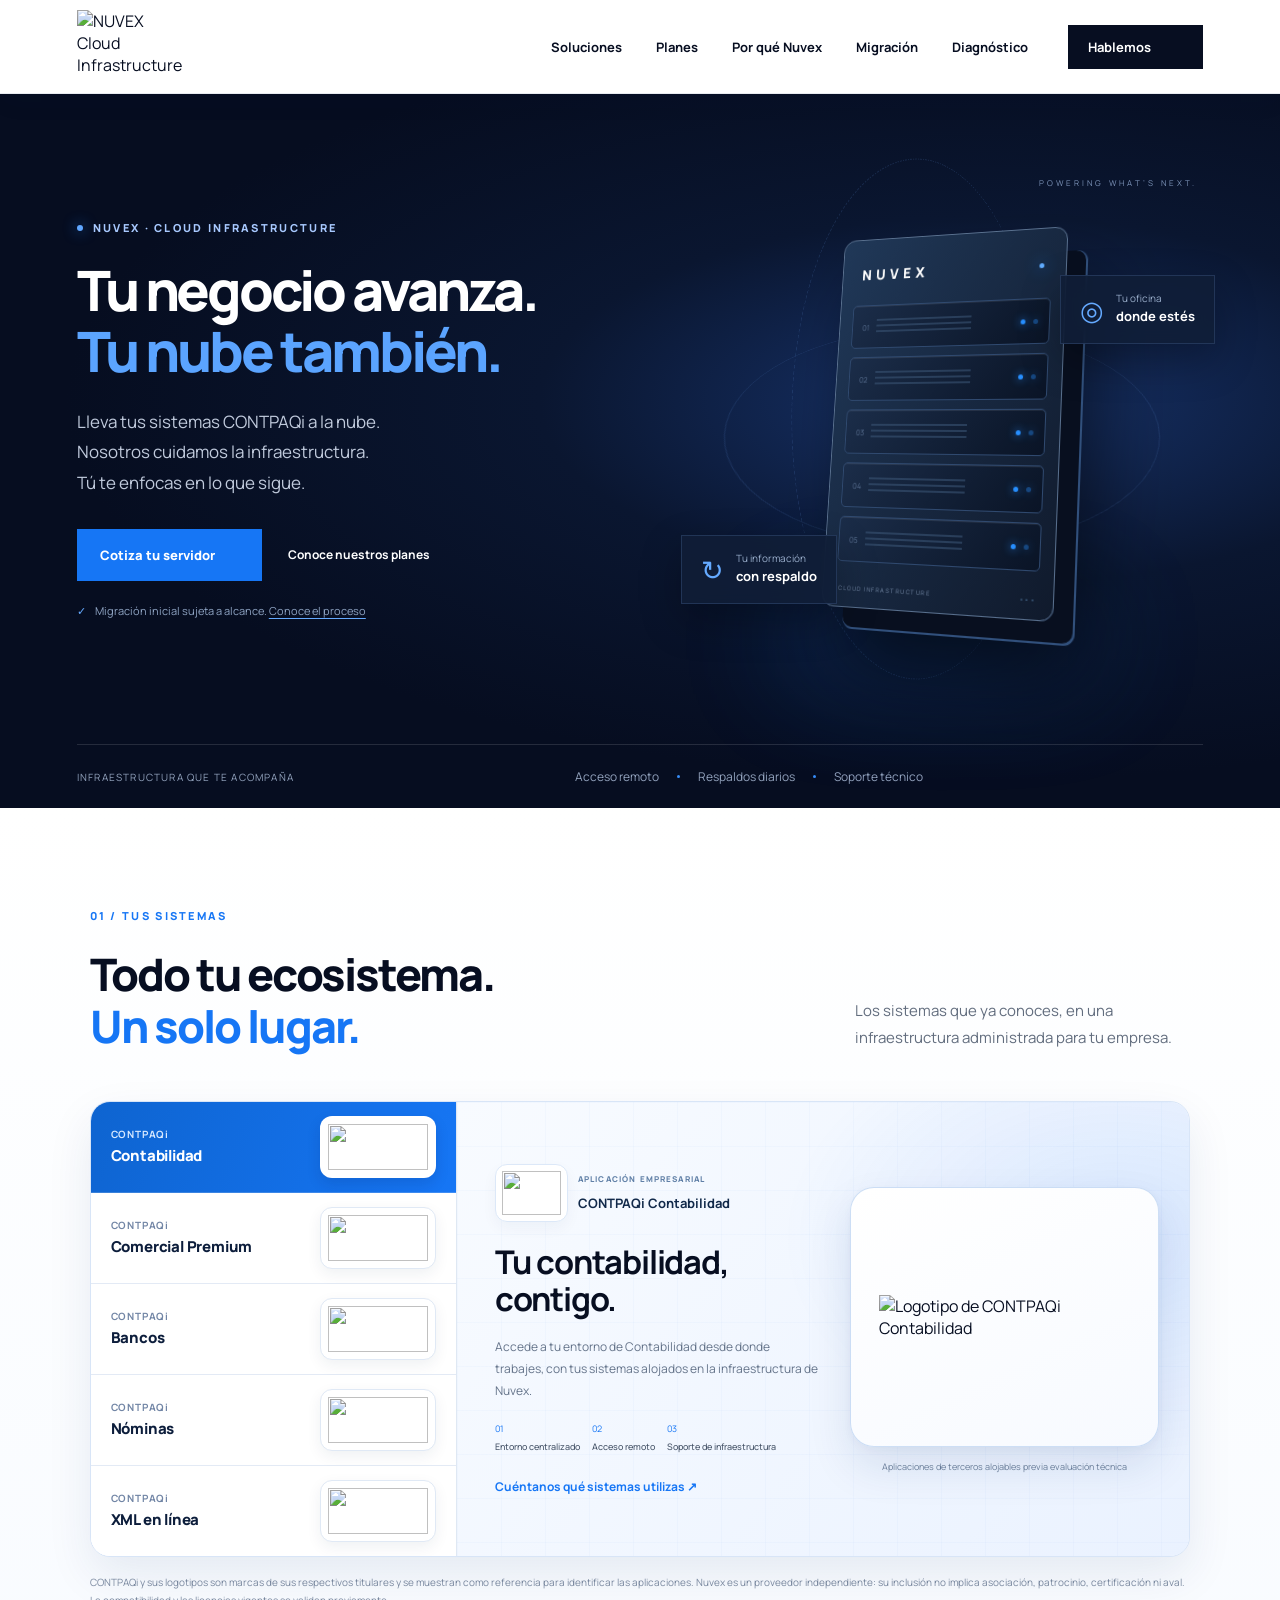
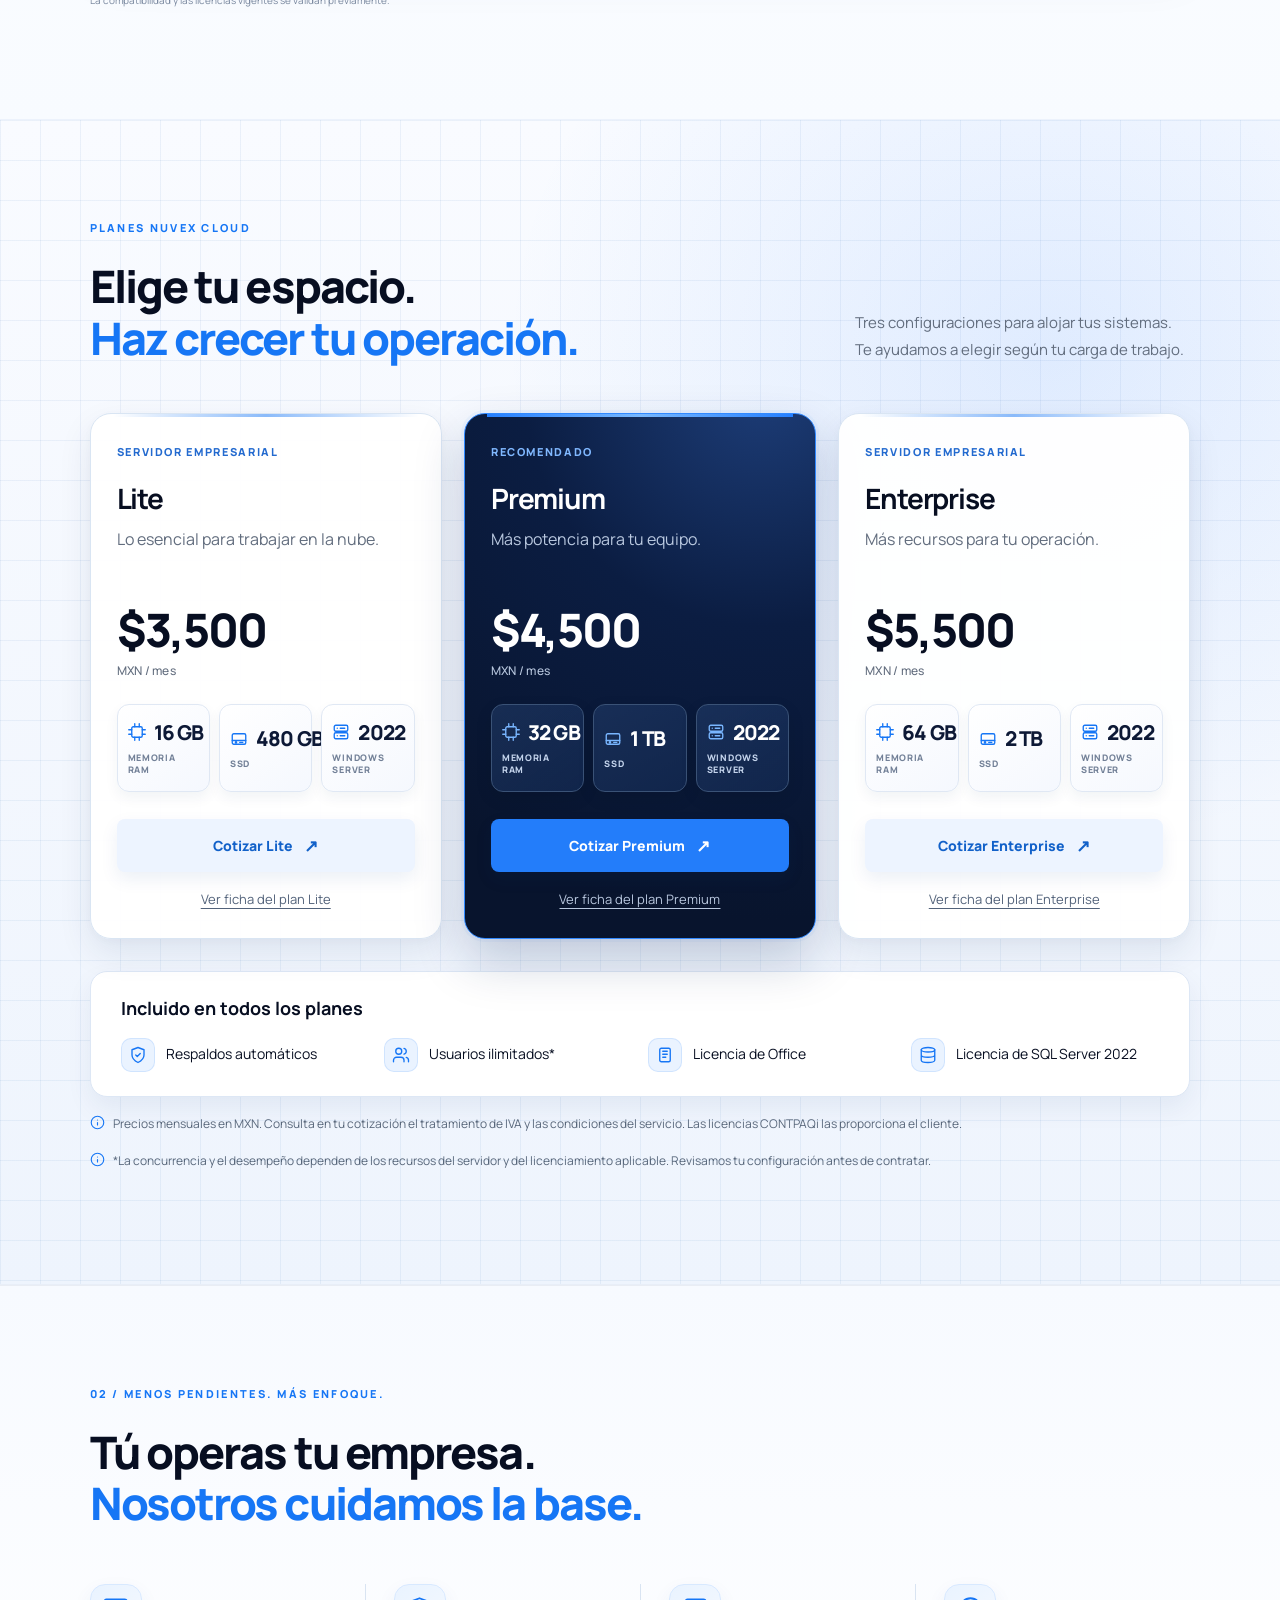
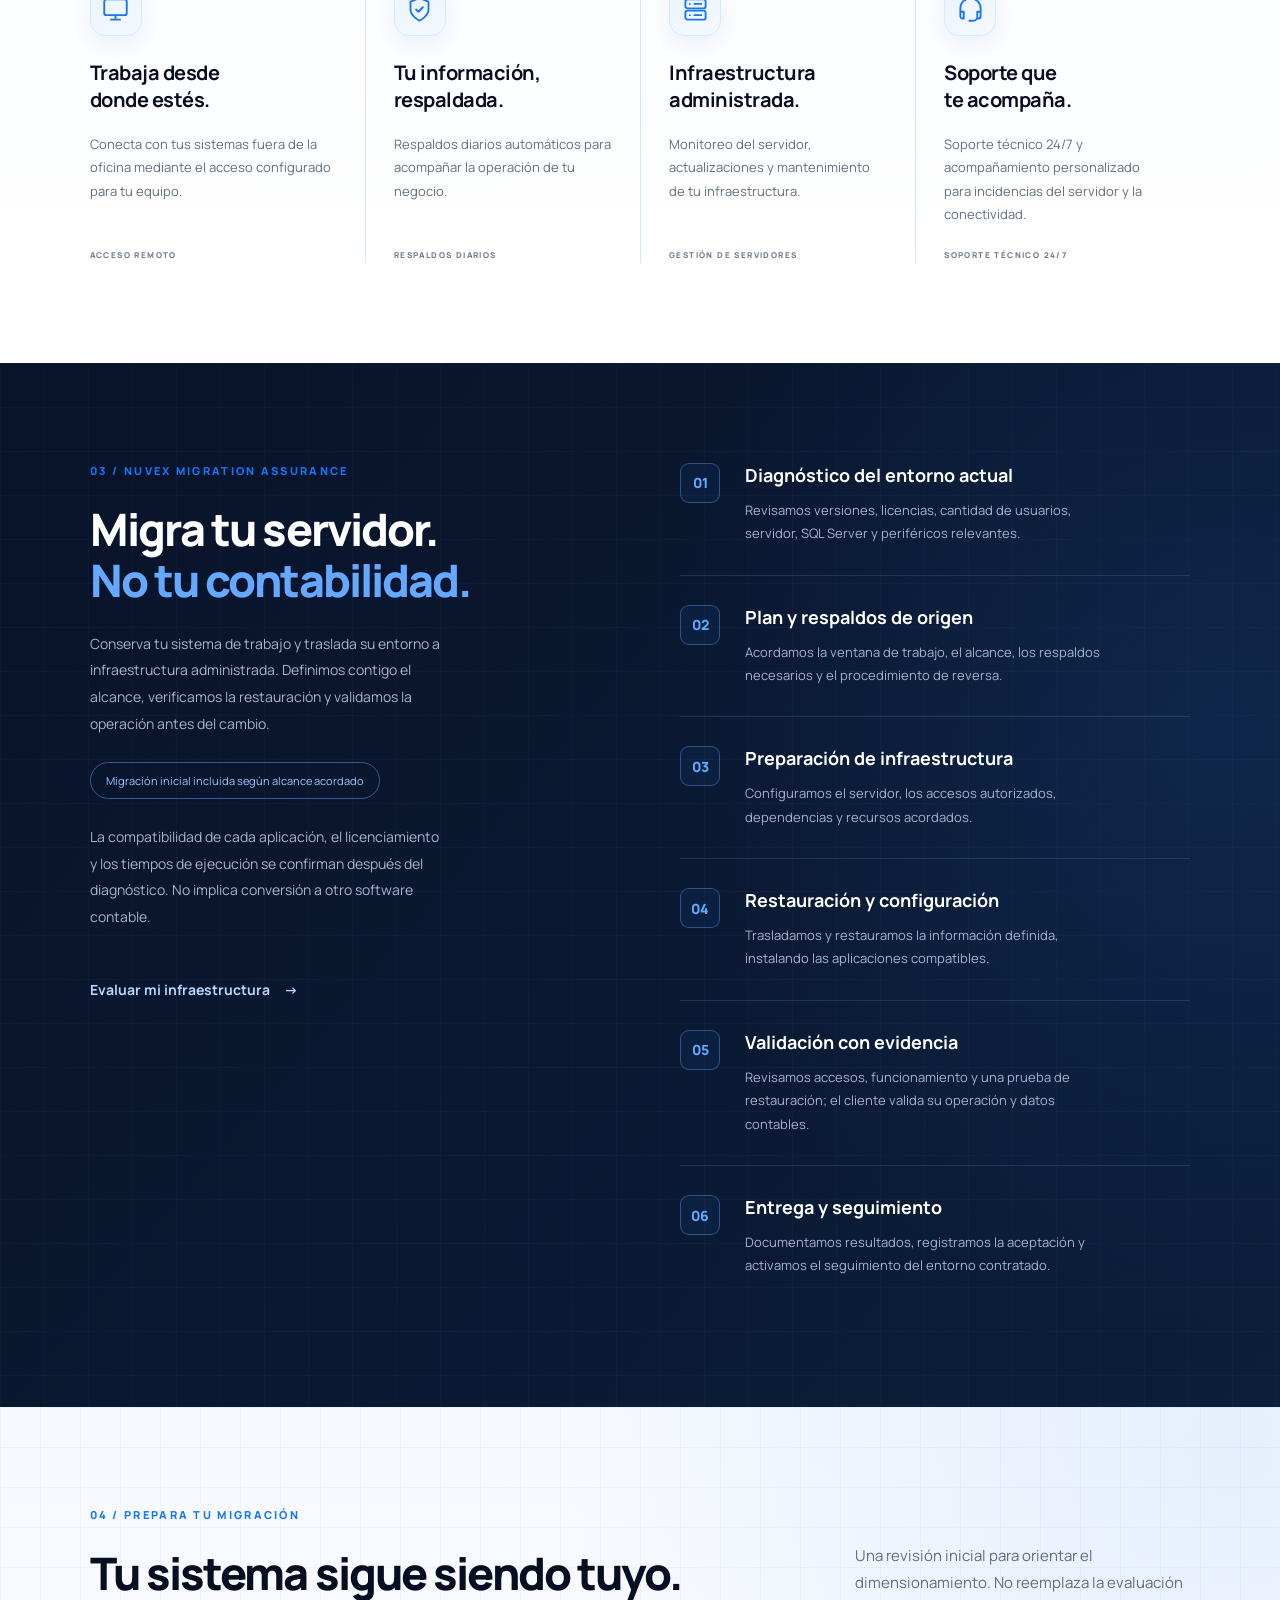
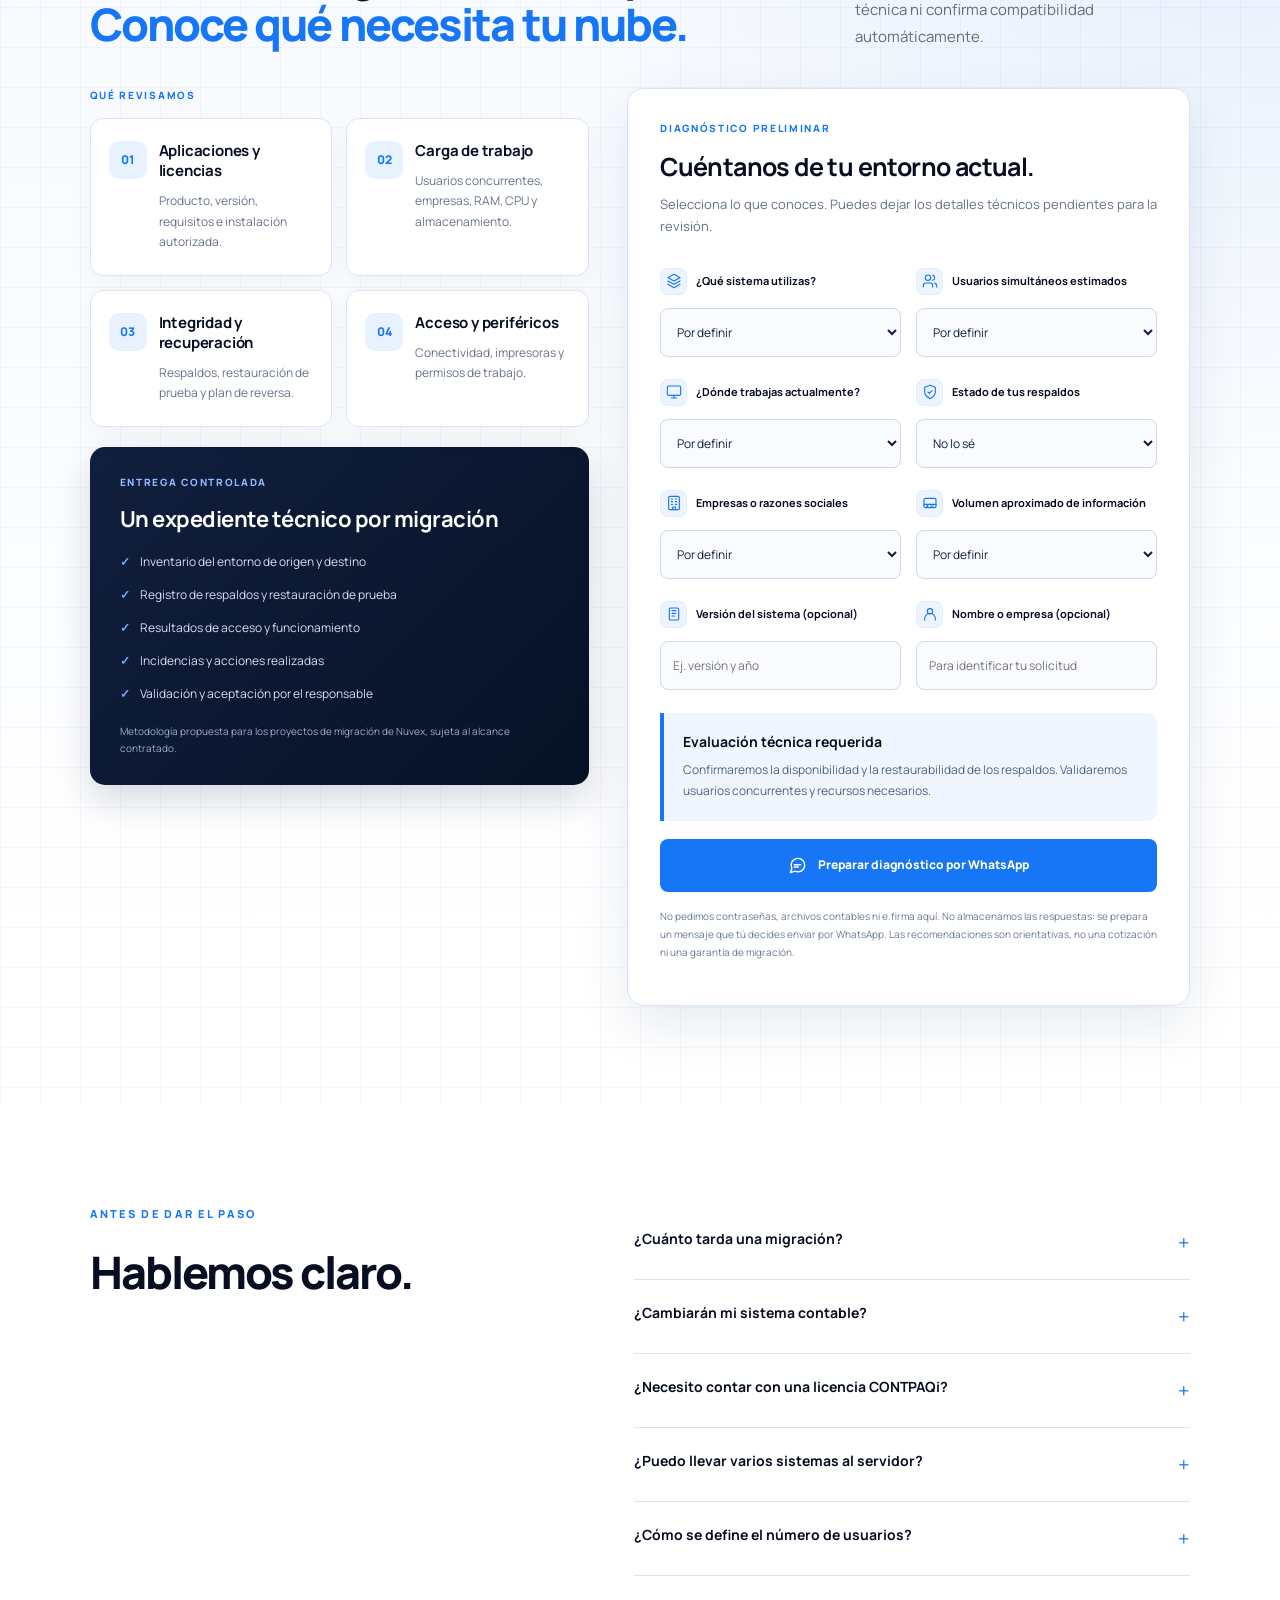
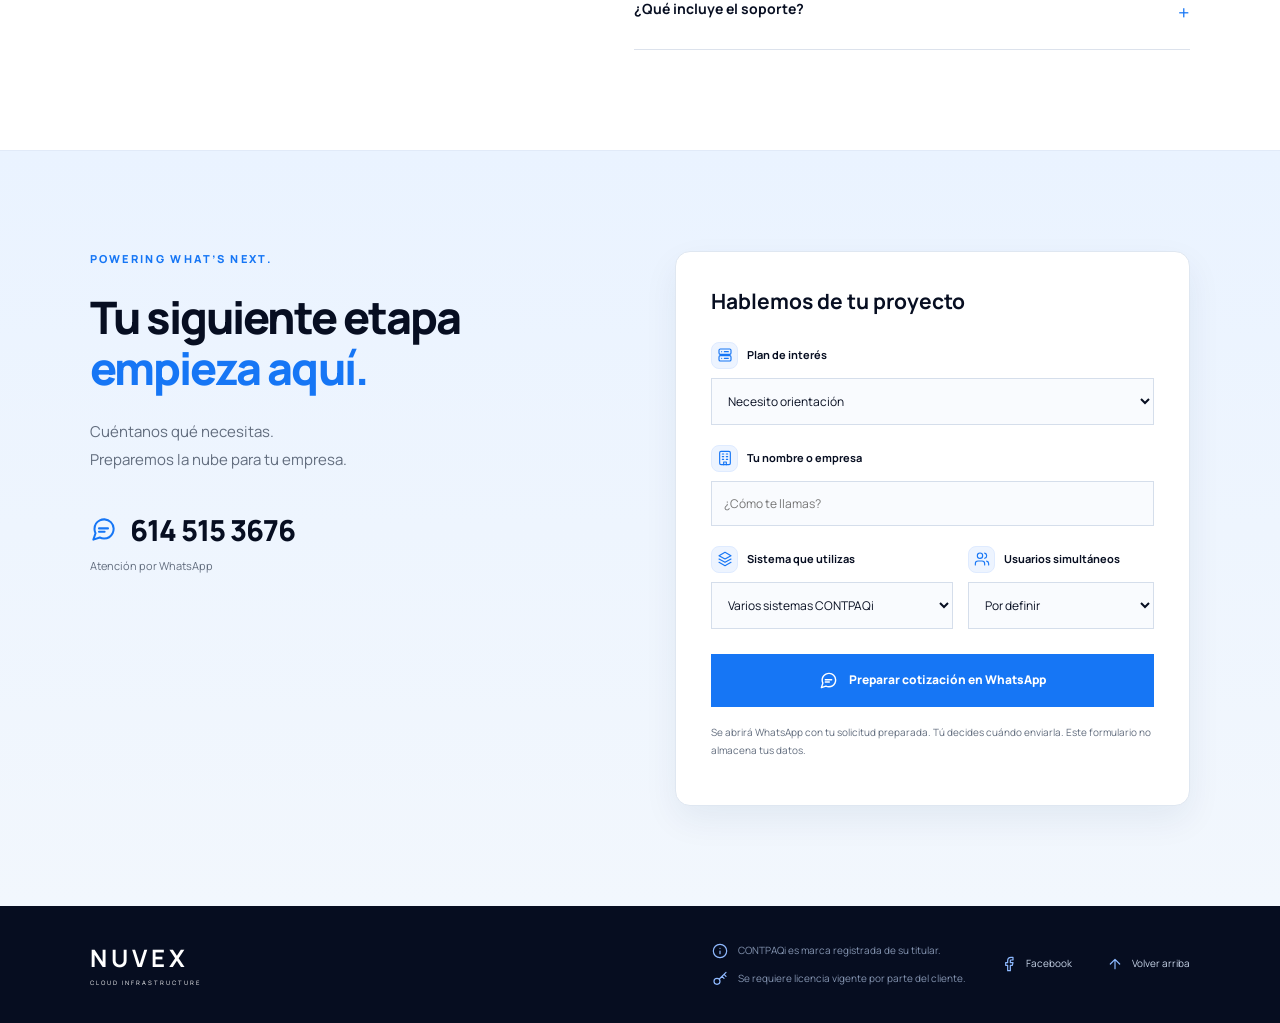
==== commit 82fc1efb: "Update standalone Nuvex preview with cleaned official logos" ====
--- a/preview.html
+++ b/preview.html
@@ -519,6 +519,95 @@
   .official-app-visual figcaption{font-size:9px}
 }
 @media(prefers-reduced-motion:reduce){#system-active-logo{animation:none}}
+
+
+/* NUVEX OFFICIAL LOGO REFINEMENT V2 — full logos, no clipped text or duplicate outline marks */
+.official-app-tabs .official-app-tab{
+  display:grid;grid-template-columns:minmax(0,1fr) 116px;
+  align-items:center;column-gap:14px;padding:14px 20px;
+  min-height:88px;white-space:normal;
+}
+.official-app-tabs .app-tab-copy{min-width:0;display:flex;flex-direction:column;gap:6px}
+.official-app-tabs .app-tab-copy small{font-size:10px;letter-spacing:.8px}
+.official-app-tabs .app-tab-copy strong{font-size:15px;line-height:1.32}
+.official-app-tabs .app-brand-mark,
+.official-app-tabs .official-app-tab[data-system=xml] .app-brand-mark{
+  width:116px;height:62px;min-width:0;flex:none;
+  display:flex;align-items:center;justify-content:center;
+  position:static;padding:7px;border-radius:12px;overflow:hidden;
+  background:#fff;border:1px solid #e0e9f5;
+  box-shadow:0 5px 15px rgba(13,40,78,.065);
+}
+.official-app-tabs .app-brand-mark img,
+.official-app-tabs .official-app-tab[data-system=xml] .app-brand-mark img{
+  display:block;position:static;transform:none;left:auto;top:auto;
+  width:100%;height:100%;max-width:100%;max-height:100%;
+  object-fit:contain;object-position:center;
+}
+.official-app-tabs .official-app-tab[aria-selected=true] .app-brand-mark{
+  border-color:rgba(255,255,255,.5);
+  box-shadow:0 6px 14px rgba(0,30,85,.14);
+}
+.official-app-detail{grid-template-columns:minmax(0,1.05fr) minmax(0,1fr);gap:30px}
+.official-app-copy .system-identity{align-items:center}
+.official-app-copy .system-active-brand{
+  display:flex;align-items:center;justify-content:center;
+  flex:0 0 73px;width:73px;height:58px;overflow:hidden;
+  border:1px solid #dce8f8;border-radius:12px;background:#fff;
+  box-shadow:0 6px 15px rgba(20,55,100,.045);padding:6px;
+}
+.official-app-copy .system-active-brand img{
+  width:100%;height:100%;max-width:100%;max-height:100%;
+  object-fit:contain;object-position:center;
+}
+.official-app-copy .system-identity strong{font-size:13px}
+.official-logo-surface{
+  aspect-ratio:auto;max-width:none;width:100%;min-width:0;
+  min-height:260px;padding:28px;overflow:visible;
+  border-radius:24px;background:linear-gradient(155deg,#fff,#f7faff);
+  display:flex;align-items:center;justify-content:center;
+}
+.official-logo-frame{
+  display:flex;align-items:center;justify-content:center;
+  width:100%;height:100%;min-height:190px;overflow:visible;
+}
+#system-active-logo{
+  display:block;width:100%;height:auto;max-width:100%;max-height:245px;
+  min-width:0;object-fit:contain;object-position:center;
+  filter:none;animation:official-logo-in .25s ease both;
+}
+.official-app-visual{overflow:visible}
+@media(max-width:1120px) and (min-width:701px){
+ .official-app-tabs .official-app-tab{grid-template-columns:minmax(0,1fr) 90px;gap:8px;padding:11px 12px}
+ .official-app-tabs .app-brand-mark{width:90px;height:58px;padding:5px}
+ .official-app-detail{gap:16px;grid-template-columns:minmax(0,1fr) minmax(0,1fr)}
+ .official-logo-surface{min-height:200px;padding:16px}
+ .official-logo-frame{min-height:160px}
+}
+@media(max-width:850px){
+ .official-app-tabs{display:flex;flex-direction:column;overflow:visible}
+ .official-app-tabs .official-app-tab{display:grid;grid-template-columns:minmax(0,1fr) 120px;min-height:80px;padding:10px 17px;gap:12px}
+ .official-app-tabs .app-brand-mark{width:120px;height:61px}
+ .official-app-detail{grid-template-columns:minmax(0,1fr) minmax(0,1fr);gap:20px}
+}
+@media(max-width:600px){
+ .official-app-tabs .official-app-tab{grid-template-columns:minmax(0,1fr) 94px;min-height:73px;padding:10px 13px;gap:8px}
+ .official-app-tabs .app-tab-copy strong{font-size:13px}
+ .official-app-tabs .app-tab-copy small{font-size:8px}
+ .official-app-tabs .app-brand-mark,
+ .official-app-tabs .official-app-tab[data-system=xml] .app-brand-mark{
+   width:94px;height:53px;padding:5px;border-radius:10px;
+ }
+ .official-app-tabs .app-brand-mark img,
+ .official-app-tabs .official-app-tab[data-system=xml] .app-brand-mark img{
+   width:100%;height:100%;object-fit:contain;position:static;transform:none;
+ }
+ .official-app-detail{display:flex;flex-direction:column;gap:21px}
+ .official-app-copy .system-active-brand{width:63px;height:51px;flex-basis:63px}
+ .official-logo-surface{width:100%;min-height:175px;padding:18px;aspect-ratio:auto;overflow:visible}
+ .official-logo-frame{min-height:140px}
+ #system-active-logo{height:auto;max-height:155px;object-fit:contain}
+}
 </style></head><body>
 <svg class="nu-svg-sprite" xmlns="http://www.w3.org/2000/svg" aria-hidden="true" focusable="false" width="0" height="0"><symbol id="nu-cpu" viewBox="0 0 24 24"><rect x="5" y="5" width="14" height="14" rx="2"/><path d="M9 1v4M15 1v4M9 19v4M15 19v4M19 9h4M19 15h4M1 9h4M1 15h4"/></symbol><symbol id="nu-drive" viewBox="0 0 24 24"><rect x="3" y="5" width="18" height="14" rx="2"/><path d="M3 14h18"/><circle cx="8" cy="16.5" r=".8"/><path d="M13 16.5h4"/></symbol><symbol id="nu-server" viewBox="0 0 24 24"><rect x="3" y="3" width="18" height="8" rx="2"/><rect x="3" y="13" width="18" height="8" rx="2"/><path d="M7 7h.01M7 17h.01M11 7h6M11 17h6"/></symbol><symbol id="nu-shield" viewBox="0 0 24 24"><path d="M12 22s8-4 8-10V5l-8-3-8 3v7c0 6 8 10 8 10z"/><path d="m9 12 2 2 4-4"/></symbol><symbol id="nu-users" viewBox="0 0 24 24"><path d="M16 21v-2a4 4 0 0 0-4-4H6a4 4 0 0 0-4 4v2"/><circle cx="9" cy="7" r="4"/><path d="M22 21v-2a4 4 0 0 0-3-3.87M16 3.13a4 4 0 0 1 0 7.75"/></symbol><symbol id="nu-office" viewBox="0 0 24 24"><rect x="5" y="3" width="14" height="18" rx="2"/><path d="M9 7h6M9 11h6M9 15h4"/></symbol><symbol id="nu-database" viewBox="0 0 24 24"><ellipse cx="12" cy="5" rx="9" ry="3"/><path d="M3 5v14c0 1.66 4.03 3 9 3s9-1.34 9-3V5M3 12c0 1.66 4.03 3 9 3s9-1.34 9-3"/></symbol><symbol id="nu-building" viewBox="0 0 24 24"><rect x="4" y="2" width="16" height="20" rx="2"/><path d="M8 6h2M14 6h2M8 10h2M14 10h2M8 14h2M14 14h2M10 22v-4h4v4"/></symbol><symbol id="nu-monitor" viewBox="0 0 24 24"><rect x="2" y="3" width="20" height="14" rx="2"/><path d="M8 21h8M12 17v4"/></symbol><symbol id="nu-layers" viewBox="0 0 24 24"><path d="m12 2 9 5-9 5-9-5 9-5zM3 12l9 5 9-5M3 17l9 5 9-5"/></symbol><symbol id="nu-chat" viewBox="0 0 24 24"><path d="M21 11.5a8.38 8.38 0 0 1-.9 3.8 8.5 8.5 0 0 1-7.6 4.7 8.38 8.38 0 0 1-3.8-.9L3 21l1.9-5.7a8.38 8.38 0 0 1-.9-3.8 8.5 8.5 0 0 1 4.7-7.6 8.38 8.38 0 0 1 3.8-.9h.5a8.48 8.48 0 0 1 8 8z"/><path d="M8 11h8M8 14h5"/></symbol><symbol id="nu-info" viewBox="0 0 24 24"><circle cx="12" cy="12" r="10"/><path d="M12 16v-4M12 8h.01"/></symbol><symbol id="nu-key" viewBox="0 0 24 24"><circle cx="7.5" cy="15.5" r="4.5"/><path d="M11 12l10-10M15 8l3 3M18 5l3 3"/></symbol><symbol id="nu-facebook" viewBox="0 0 24 24"><path d="M18 2h-3a5 5 0 0 0-5 5v3H7v4h3v8h4v-8h3l1-4h-4V7a1 1 0 0 1 1-1h3z"/></symbol><symbol id="nu-arrowup" viewBox="0 0 24 24"><path d="M12 19V5M5 12l7-7 7 7"/></symbol><symbol id="nu-user" viewBox="0 0 24 24"><circle cx="12" cy="8" r="4"/><path d="M4 21v-2a8 8 0 0 1 16 0v2"/></symbol><symbol id="nu-headset" viewBox="0 0 24 24"><path d="M3 14v-3a9 9 0 0 1 18 0v3M3 14h3v6H5a2 2 0 0 1-2-2v-4zM21 14h-3v6h1a2 2 0 0 0 2-2v-4zM18 20a5 5 0 0 1-5 2h-2"/></symbol><symbol id="nu-clock" viewBox="0 0 24 24"><circle cx="12" cy="12" r="9"/><path d="M12 7v5l3 2"/></symbol><symbol id="nu-product-ledger" viewBox="0 0 24 24"><rect x="4" y="3" width="16" height="18" rx="2"/><path d="M8 3v18M11 8h6M11 12h6M11 16h4"/></symbol><symbol id="nu-product-store" viewBox="0 0 24 24"><path d="M4 9 6 4h12l2 5M4 9h16M5 12v8h14v-8M9 20v-6h6v6M4 9c0 3 3 3 4 1 .8 2.3 3.2 2.3 4 0 .8 2.3 3.2 2.3 4 0 1 2 4 2 4-1"/></symbol><symbol id="nu-product-bank" viewBox="0 0 24 24"><path d="m3 10 9-6 9 6M3 10h18M6 10v9M10 10v9M14 10v9M18 10v9M3 20h18"/></symbol><symbol id="nu-product-payroll" viewBox="0 0 24 24"><rect x="3" y="4" width="18" height="16" rx="2"/><circle cx="9" cy="10" r="2"/><path d="M5.5 16c0-2 7-2 7 0M15 9h4M15 13h4M15 17h4"/></symbol><symbol id="nu-product-xml" viewBox="0 0 24 24"><rect x="5" y="2" width="14" height="20" rx="2"/><path d="m9 7-3 3 3 3m6-6 3 3-3 3M13.5 6l-3 8"/></symbol><symbol id="nu-product-invoice" viewBox="0 0 24 24"><path d="M7 2h9l4 4v14a2 2 0 0 1-2 2H7a2 2 0 0 1-2-2V4a2 2 0 0 1 2-2z"/><path d="M16 2v5h4M9 10h7M9 14h4m-3 4 1.8 1.8L16 16"/></symbol></svg>
 <a class="skip" href="#contenido">Ir al contenido</a>
@@ -533,40 +622,30 @@
   <div class="system-panel official-app-panel">
     <div class="system-tabs official-app-tabs" role="tablist" aria-label="Aplicaciones CONTPAQi">
     <button type="button" role="tab" class="official-app-tab" id="tab-contabilidad" data-system="contabilidad" aria-controls="system-detail" aria-selected="true">
-    <span class="app-line-icon" aria-hidden="true"><svg class="nu-icon" viewBox="0 0 24 24"><use href="#nu-product-ledger"></use></svg></span>
     <span class="app-tab-copy"><small>CONTPAQi</small><strong>Contabilidad</strong></span>
     <span class="app-brand-mark" aria-hidden="true"><img src="https://raw.githubusercontent.com/carmacorte/Nuvexdatacenter/main/assets/contpaqi/contabilidad.png" alt="" loading="eager"></span>
-    <span class="app-tab-arrow" aria-hidden="true">↗</span>
   </button>
     <button type="button" role="tab" class="official-app-tab" id="tab-comercial" data-system="comercial" aria-controls="system-detail" aria-selected="false" tabindex="-1">
-    <span class="app-line-icon" aria-hidden="true"><svg class="nu-icon" viewBox="0 0 24 24"><use href="#nu-product-store"></use></svg></span>
     <span class="app-tab-copy"><small>CONTPAQi</small><strong>Comercial Premium</strong></span>
     <span class="app-brand-mark" aria-hidden="true"><img src="https://raw.githubusercontent.com/carmacorte/Nuvexdatacenter/main/assets/contpaqi/comercial-premium.png" alt="" loading="lazy"></span>
-    <span class="app-tab-arrow" aria-hidden="true">↗</span>
   </button>
     <button type="button" role="tab" class="official-app-tab" id="tab-bancos" data-system="bancos" aria-controls="system-detail" aria-selected="false" tabindex="-1">
-    <span class="app-line-icon" aria-hidden="true"><svg class="nu-icon" viewBox="0 0 24 24"><use href="#nu-product-bank"></use></svg></span>
     <span class="app-tab-copy"><small>CONTPAQi</small><strong>Bancos</strong></span>
     <span class="app-brand-mark" aria-hidden="true"><img src="https://raw.githubusercontent.com/carmacorte/Nuvexdatacenter/main/assets/contpaqi/bancos.png" alt="" loading="lazy"></span>
-    <span class="app-tab-arrow" aria-hidden="true">↗</span>
   </button>
     <button type="button" role="tab" class="official-app-tab" id="tab-nominas" data-system="nominas" aria-controls="system-detail" aria-selected="false" tabindex="-1">
-    <span class="app-line-icon" aria-hidden="true"><svg class="nu-icon" viewBox="0 0 24 24"><use href="#nu-product-payroll"></use></svg></span>
     <span class="app-tab-copy"><small>CONTPAQi</small><strong>Nóminas</strong></span>
     <span class="app-brand-mark" aria-hidden="true"><img src="https://raw.githubusercontent.com/carmacorte/Nuvexdatacenter/main/assets/contpaqi/nominas.png" alt="" loading="lazy"></span>
-    <span class="app-tab-arrow" aria-hidden="true">↗</span>
   </button>
     <button type="button" role="tab" class="official-app-tab" id="tab-xml" data-system="xml" aria-controls="system-detail" aria-selected="false" tabindex="-1">
-    <span class="app-line-icon" aria-hidden="true"><svg class="nu-icon" viewBox="0 0 24 24"><use href="#nu-product-xml"></use></svg></span>
     <span class="app-tab-copy"><small>CONTPAQi</small><strong>XML en línea</strong></span>
     <span class="app-brand-mark" aria-hidden="true"><img src="https://raw.githubusercontent.com/carmacorte/Nuvexdatacenter/main/assets/contpaqi/xml-en-linea.png" alt="" loading="lazy"></span>
-    <span class="app-tab-arrow" aria-hidden="true">↗</span>
   </button>
     </div>
     <div class="system-detail official-app-detail" id="system-detail" role="tabpanel" aria-labelledby="tab-contabilidad" tabindex="0">
       <div class="official-app-copy">
         <div class="system-identity">
-          <span class="system-active-icon" aria-hidden="true"><svg class="nu-icon" viewBox="0 0 24 24"><use id="system-active-symbol" href="#nu-product-ledger"></use></svg></span>
+          <span class="system-active-brand" aria-hidden="true"><img id="system-active-icon" src="https://raw.githubusercontent.com/carmacorte/Nuvexdatacenter/main/assets/contpaqi/contabilidad.png" alt="" decoding="async"></span>
           <div><p>APLICACIÓN EMPRESARIAL</p><strong id="system-active-name">CONTPAQi Contabilidad</strong></div>
         </div>
         <h3 id="system-title">Tu contabilidad,<br>contigo.</h3>
@@ -575,10 +654,7 @@
         <a class="text-link blue" href="#contacto">Cuéntanos qué sistemas utilizas <span aria-hidden="true">↗</span></a>
       </div>
       <figure class="official-app-visual">
-        <div class="official-logo-surface">
-          <span class="official-visual-eyebrow" aria-hidden="true">ECOSISTEMA EMPRESARIAL</span>
-          <img id="system-active-logo" src="https://raw.githubusercontent.com/carmacorte/Nuvexdatacenter/main/assets/contpaqi/contabilidad.png" alt="Logotipo de CONTPAQi Contabilidad" decoding="async" fetchpriority="high">
-        </div>
+        <div class="official-logo-surface"><span class="official-logo-frame"><img id="system-active-logo" src="https://raw.githubusercontent.com/carmacorte/Nuvexdatacenter/main/assets/contpaqi/contabilidad.png" alt="Logotipo de CONTPAQi Contabilidad" decoding="async" fetchpriority="high"></span></div>
         <figcaption>Aplicaciones de terceros alojables previa evaluación técnica</figcaption>
       </figure>
     </div>
@@ -719,10 +795,10 @@
   document.querySelector('#system-title').innerText=title;
   document.querySelector('#system-description').textContent=description;
   document.querySelector('#system-detail').setAttribute('aria-labelledby',t.id);
-  const activeUse=document.querySelector('#system-active-symbol');
+  const activeIcon=document.querySelector('#system-active-icon');
   const activeName=document.querySelector('#system-active-name');
   const officialLogo=document.querySelector('#system-active-logo');
-  if(activeUse)activeUse.setAttribute('href','#nu-product-'+icon);
+  if(activeIcon)activeIcon.src='https://raw.githubusercontent.com/carmacorte/Nuvexdatacenter/main/assets/contpaqi/'+file;
   if(activeName)activeName.textContent=name;
   if(officialLogo){
     officialLogo.src='https://raw.githubusercontent.com/carmacorte/Nuvexdatacenter/main/assets/contpaqi/'+file;
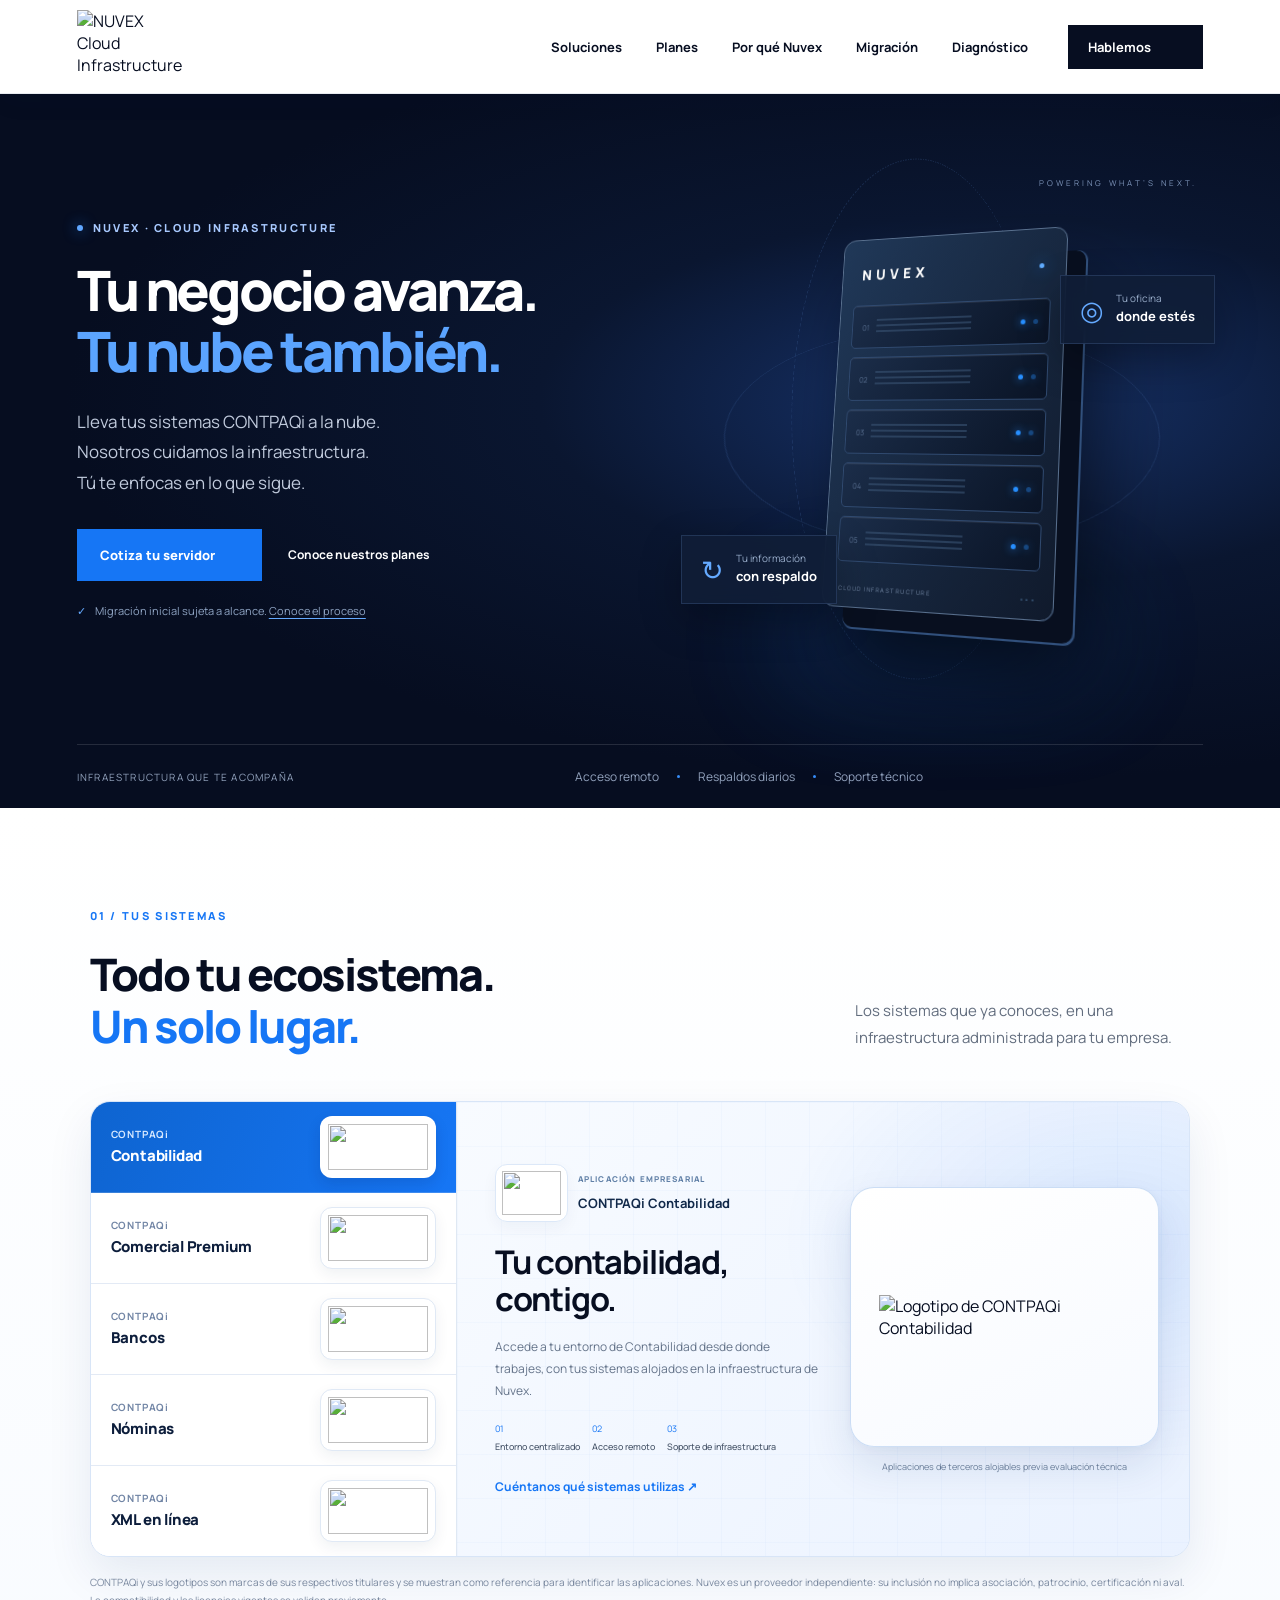
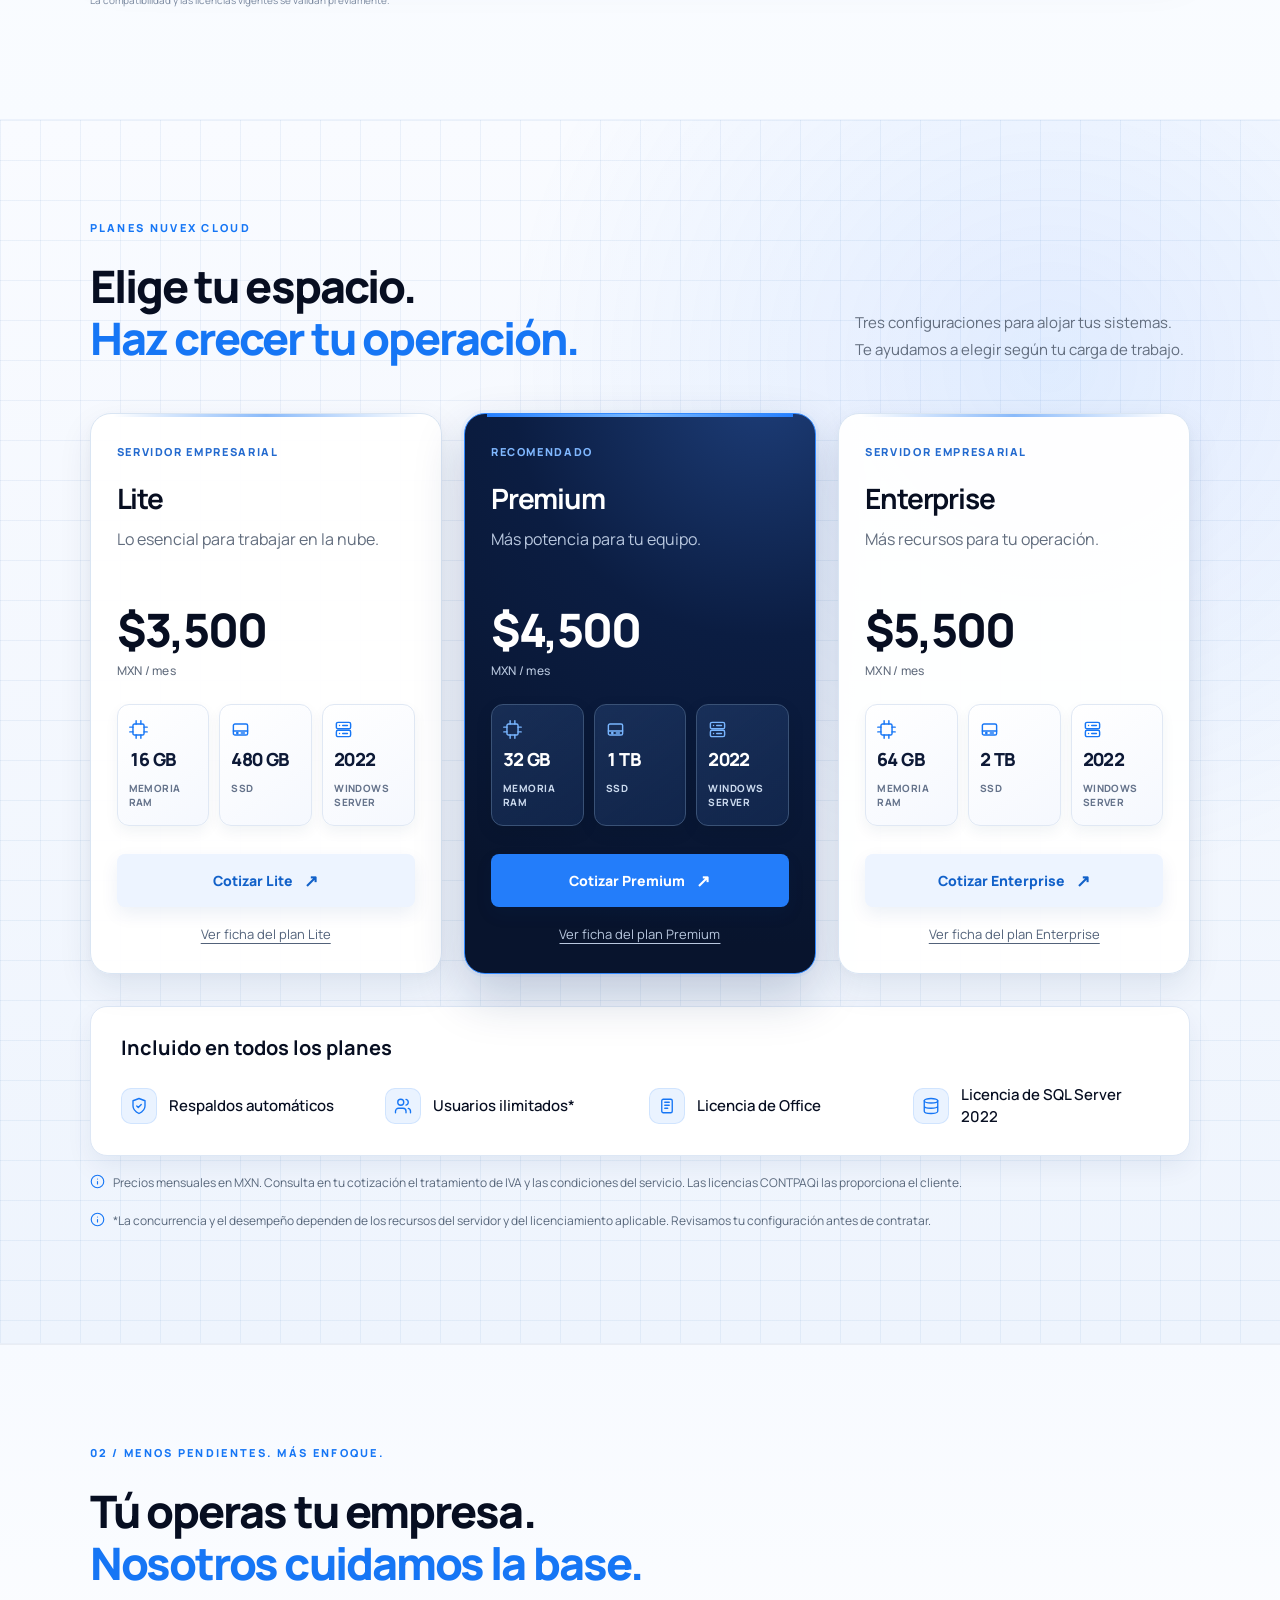
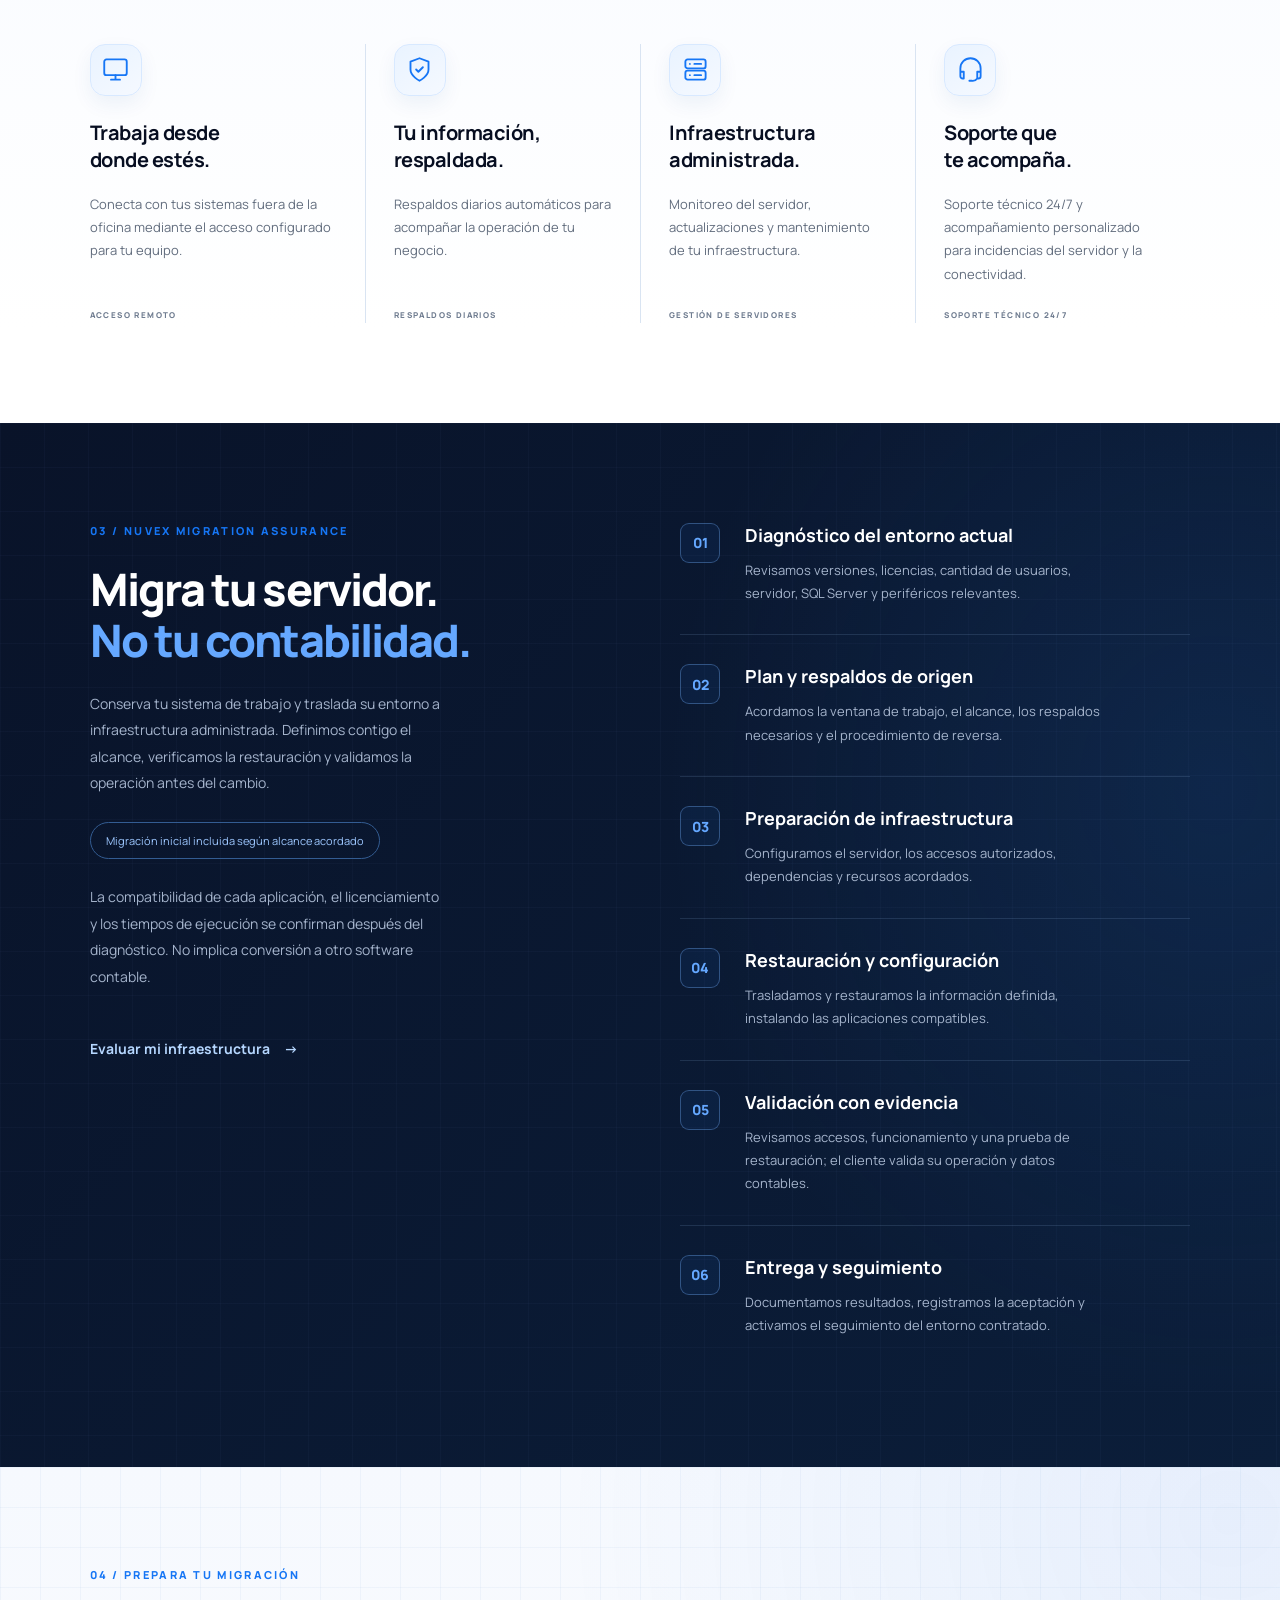
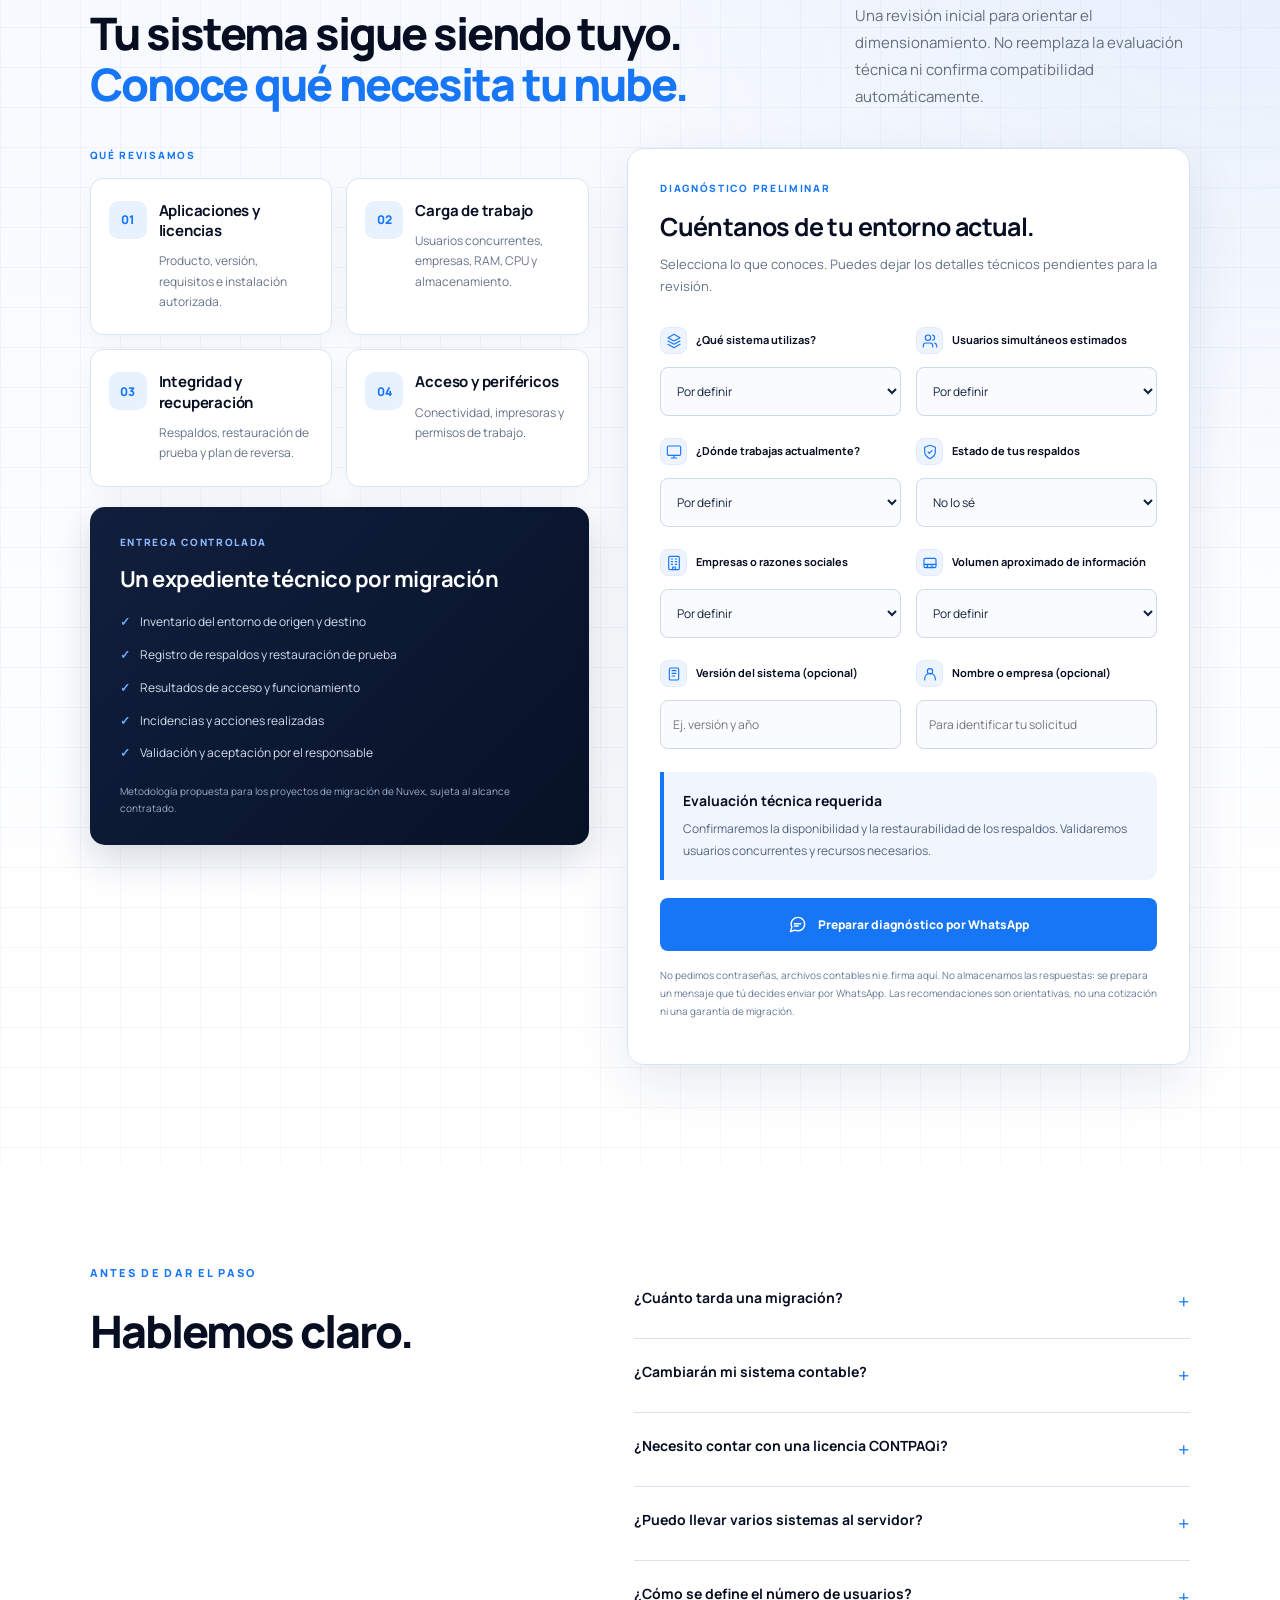
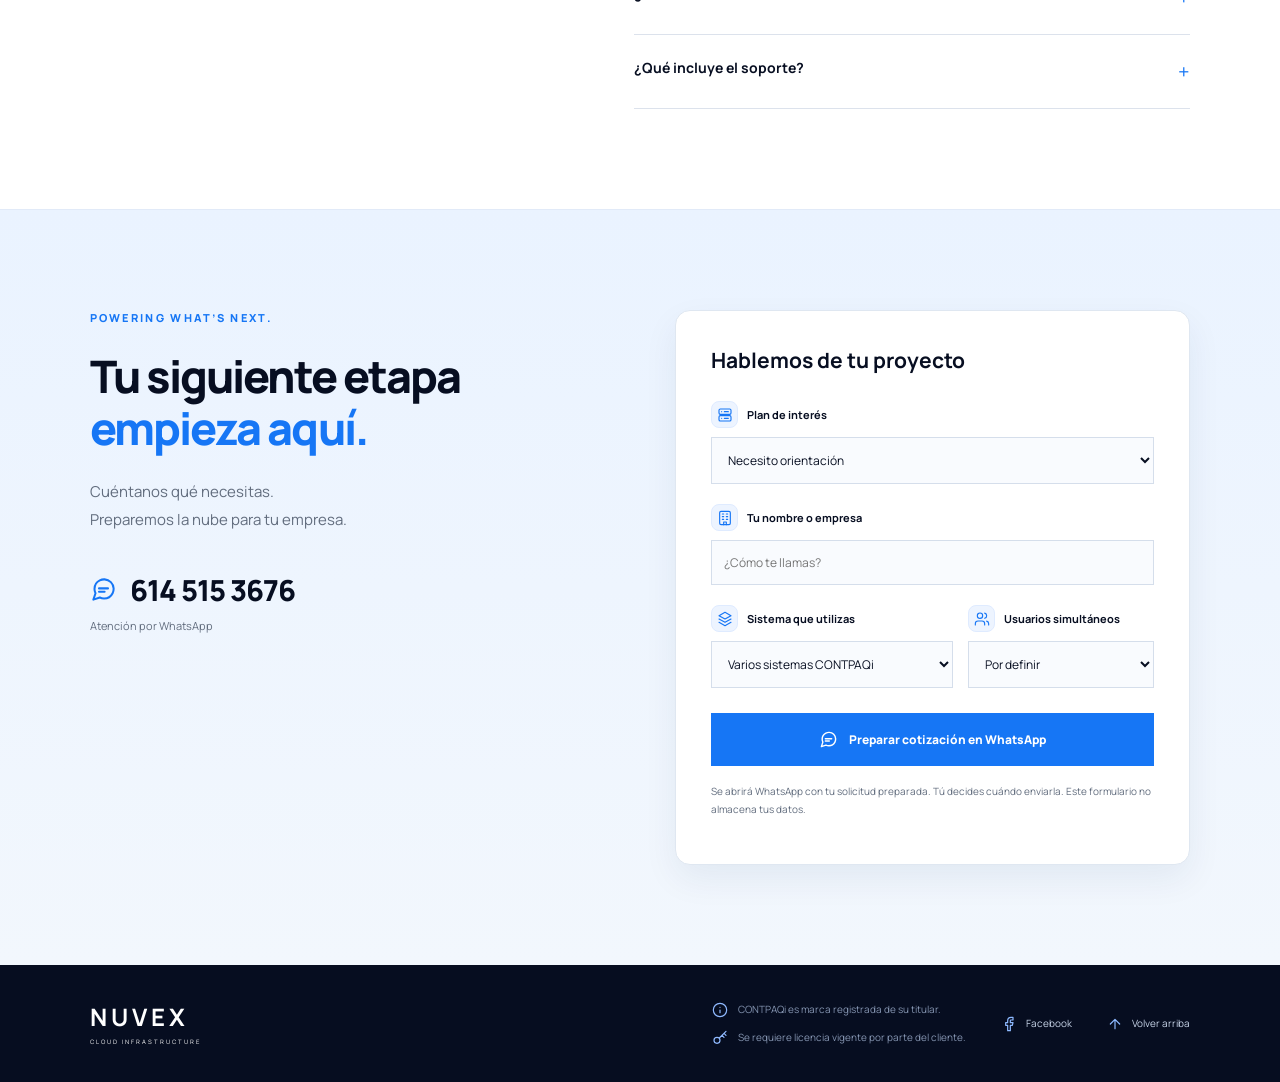
==== commit 05a022d8: "Sync Nuvex standalone preview with responsive plan feature typography" ====
--- a/preview.html
+++ b/preview.html
@@ -607,6 +607,133 @@
  .official-logo-surface{width:100%;min-height:175px;padding:18px;aspect-ratio:auto;overflow:visible}
  .official-logo-frame{min-height:140px}
  #system-active-logo{height:auto;max-height:155px;object-fit:contain}
+}
+
+
+/* NUVEX PLAN FEATURE TYPOGRAPHY V3 — consistent type hierarchy, no clipped values */
+.plan-specs{
+  display:grid;
+  grid-template-columns:repeat(3,minmax(0,1fr));
+  gap:10px;
+  margin:0 0 28px;
+}
+.plan-spec{
+  min-width:0;
+  min-height:120px;
+  padding:15px 11px;
+  display:flex;
+  flex-direction:column;
+  justify-content:flex-start;
+  align-items:stretch;
+  gap:11px;
+}
+.plan-spec .spec-head{
+  display:flex;
+  flex-direction:column;
+  align-items:flex-start;
+  justify-content:flex-start;
+  gap:10px;
+  width:100%;
+  min-width:0;
+}
+.plan-spec .spec-icon{
+  width:19px;
+  height:19px;
+  flex:0 0 19px;
+}
+.plan-spec .spec-head strong{
+  display:block;
+  width:100%;
+  min-width:0;
+  font-family:Manrope,Arial,sans-serif;
+  font-size:clamp(18px,1.4vw,21px);
+  font-weight:800;
+  letter-spacing:-.65px;
+  line-height:1.18;
+  font-variant-numeric:tabular-nums;
+  white-space:nowrap;
+}
+.plan-spec > span{
+  font-family:Manrope,Arial,sans-serif;
+  display:block;
+  margin:0;
+  color:#65738b;
+  font-size:10px;
+  font-weight:750;
+  letter-spacing:.45px;
+  line-height:1.45;
+  overflow-wrap:normal;
+  word-break:normal;
+}
+.featured .plan-spec > span{color:#cbdaee}
+.plan-inclusions{
+  padding:27px 30px;
+}
+.plan-inclusions h3{
+  font-size:20px;
+  line-height:1.35;
+  margin:0 0 23px;
+}
+.plan-inclusions ul{
+  display:grid;
+  grid-template-columns:repeat(4,minmax(0,1fr));
+  column-gap:18px;
+  row-gap:19px;
+}
+.plan-inclusions li{
+  display:flex;
+  align-items:center;
+  min-width:0;
+  gap:12px;
+  font-size:15px;
+  line-height:1.48;
+  letter-spacing:0;
+  font-weight:500;
+  text-align:left;
+  white-space:normal;
+}
+.plan-inclusions li > span:last-child{
+  display:block;
+  min-width:0;
+  font-size:15px;
+  line-height:1.48;
+  letter-spacing:0;
+  font-weight:550;
+  overflow-wrap:normal;
+  word-break:normal;
+}
+.plan-inclusions .benefit-icon{
+  flex:0 0 36px;
+  width:36px;
+  height:36px;
+}
+@media (min-width:861px) and (max-width:1180px){
+  .plan-grid{grid-template-columns:repeat(2,minmax(0,1fr))}
+  .plan-spec{padding:15px 11px}
+  .plan-spec .spec-head strong{font-size:20px}
+  .plan-spec > span{font-size:10px}
+  .plan-inclusions ul{grid-template-columns:repeat(2,minmax(0,1fr));column-gap:30px}
+}
+@media (max-width:860px){
+  .plan-grid{grid-template-columns:1fr}
+  .plan-inclusions ul{grid-template-columns:repeat(2,minmax(0,1fr));column-gap:20px}
+  .plan-spec .spec-head strong{font-size:21px}
+}
+@media (max-width:700px){
+  .plan-specs{gap:9px}
+  .plan-spec{min-height:112px;padding:13px 10px;gap:9px}
+  .plan-spec .spec-head{flex-direction:column;align-items:flex-start;gap:8px}
+  .plan-spec .spec-head strong{font-size:clamp(17px,4.5vw,21px)}
+  .plan-spec > span{font-size:9px;letter-spacing:.2px;line-height:1.4}
+  .plan-inclusions{padding:23px}
+  .plan-inclusions h3{font-size:19px}
+  .plan-inclusions ul{grid-template-columns:1fr;gap:15px}
+  .plan-inclusions li > span:last-child{font-size:15px}
+}
+@media (max-width:360px){
+  .plan-spec{padding:12px 7px}
+  .plan-spec .spec-head strong{font-size:16px}
+  .plan-spec > span{font-size:8.5px}
 }
 </style></head><body>
 <svg class="nu-svg-sprite" xmlns="http://www.w3.org/2000/svg" aria-hidden="true" focusable="false" width="0" height="0"><symbol id="nu-cpu" viewBox="0 0 24 24"><rect x="5" y="5" width="14" height="14" rx="2"/><path d="M9 1v4M15 1v4M9 19v4M15 19v4M19 9h4M19 15h4M1 9h4M1 15h4"/></symbol><symbol id="nu-drive" viewBox="0 0 24 24"><rect x="3" y="5" width="18" height="14" rx="2"/><path d="M3 14h18"/><circle cx="8" cy="16.5" r=".8"/><path d="M13 16.5h4"/></symbol><symbol id="nu-server" viewBox="0 0 24 24"><rect x="3" y="3" width="18" height="8" rx="2"/><rect x="3" y="13" width="18" height="8" rx="2"/><path d="M7 7h.01M7 17h.01M11 7h6M11 17h6"/></symbol><symbol id="nu-shield" viewBox="0 0 24 24"><path d="M12 22s8-4 8-10V5l-8-3-8 3v7c0 6 8 10 8 10z"/><path d="m9 12 2 2 4-4"/></symbol><symbol id="nu-users" viewBox="0 0 24 24"><path d="M16 21v-2a4 4 0 0 0-4-4H6a4 4 0 0 0-4 4v2"/><circle cx="9" cy="7" r="4"/><path d="M22 21v-2a4 4 0 0 0-3-3.87M16 3.13a4 4 0 0 1 0 7.75"/></symbol><symbol id="nu-office" viewBox="0 0 24 24"><rect x="5" y="3" width="14" height="18" rx="2"/><path d="M9 7h6M9 11h6M9 15h4"/></symbol><symbol id="nu-database" viewBox="0 0 24 24"><ellipse cx="12" cy="5" rx="9" ry="3"/><path d="M3 5v14c0 1.66 4.03 3 9 3s9-1.34 9-3V5M3 12c0 1.66 4.03 3 9 3s9-1.34 9-3"/></symbol><symbol id="nu-building" viewBox="0 0 24 24"><rect x="4" y="2" width="16" height="20" rx="2"/><path d="M8 6h2M14 6h2M8 10h2M14 10h2M8 14h2M14 14h2M10 22v-4h4v4"/></symbol><symbol id="nu-monitor" viewBox="0 0 24 24"><rect x="2" y="3" width="20" height="14" rx="2"/><path d="M8 21h8M12 17v4"/></symbol><symbol id="nu-layers" viewBox="0 0 24 24"><path d="m12 2 9 5-9 5-9-5 9-5zM3 12l9 5 9-5M3 17l9 5 9-5"/></symbol><symbol id="nu-chat" viewBox="0 0 24 24"><path d="M21 11.5a8.38 8.38 0 0 1-.9 3.8 8.5 8.5 0 0 1-7.6 4.7 8.38 8.38 0 0 1-3.8-.9L3 21l1.9-5.7a8.38 8.38 0 0 1-.9-3.8 8.5 8.5 0 0 1 4.7-7.6 8.38 8.38 0 0 1 3.8-.9h.5a8.48 8.48 0 0 1 8 8z"/><path d="M8 11h8M8 14h5"/></symbol><symbol id="nu-info" viewBox="0 0 24 24"><circle cx="12" cy="12" r="10"/><path d="M12 16v-4M12 8h.01"/></symbol><symbol id="nu-key" viewBox="0 0 24 24"><circle cx="7.5" cy="15.5" r="4.5"/><path d="M11 12l10-10M15 8l3 3M18 5l3 3"/></symbol><symbol id="nu-facebook" viewBox="0 0 24 24"><path d="M18 2h-3a5 5 0 0 0-5 5v3H7v4h3v8h4v-8h3l1-4h-4V7a1 1 0 0 1 1-1h3z"/></symbol><symbol id="nu-arrowup" viewBox="0 0 24 24"><path d="M12 19V5M5 12l7-7 7 7"/></symbol><symbol id="nu-user" viewBox="0 0 24 24"><circle cx="12" cy="8" r="4"/><path d="M4 21v-2a8 8 0 0 1 16 0v2"/></symbol><symbol id="nu-headset" viewBox="0 0 24 24"><path d="M3 14v-3a9 9 0 0 1 18 0v3M3 14h3v6H5a2 2 0 0 1-2-2v-4zM21 14h-3v6h1a2 2 0 0 0 2-2v-4zM18 20a5 5 0 0 1-5 2h-2"/></symbol><symbol id="nu-clock" viewBox="0 0 24 24"><circle cx="12" cy="12" r="9"/><path d="M12 7v5l3 2"/></symbol><symbol id="nu-product-ledger" viewBox="0 0 24 24"><rect x="4" y="3" width="16" height="18" rx="2"/><path d="M8 3v18M11 8h6M11 12h6M11 16h4"/></symbol><symbol id="nu-product-store" viewBox="0 0 24 24"><path d="M4 9 6 4h12l2 5M4 9h16M5 12v8h14v-8M9 20v-6h6v6M4 9c0 3 3 3 4 1 .8 2.3 3.2 2.3 4 0 .8 2.3 3.2 2.3 4 0 1 2 4 2 4-1"/></symbol><symbol id="nu-product-bank" viewBox="0 0 24 24"><path d="m3 10 9-6 9 6M3 10h18M6 10v9M10 10v9M14 10v9M18 10v9M3 20h18"/></symbol><symbol id="nu-product-payroll" viewBox="0 0 24 24"><rect x="3" y="4" width="18" height="16" rx="2"/><circle cx="9" cy="10" r="2"/><path d="M5.5 16c0-2 7-2 7 0M15 9h4M15 13h4M15 17h4"/></symbol><symbol id="nu-product-xml" viewBox="0 0 24 24"><rect x="5" y="2" width="14" height="20" rx="2"/><path d="m9 7-3 3 3 3m6-6 3 3-3 3M13.5 6l-3 8"/></symbol><symbol id="nu-product-invoice" viewBox="0 0 24 24"><path d="M7 2h9l4 4v14a2 2 0 0 1-2 2H7a2 2 0 0 1-2-2V4a2 2 0 0 1 2-2z"/><path d="M16 2v5h4M9 10h7M9 14h4m-3 4 1.8 1.8L16 16"/></symbol></svg>
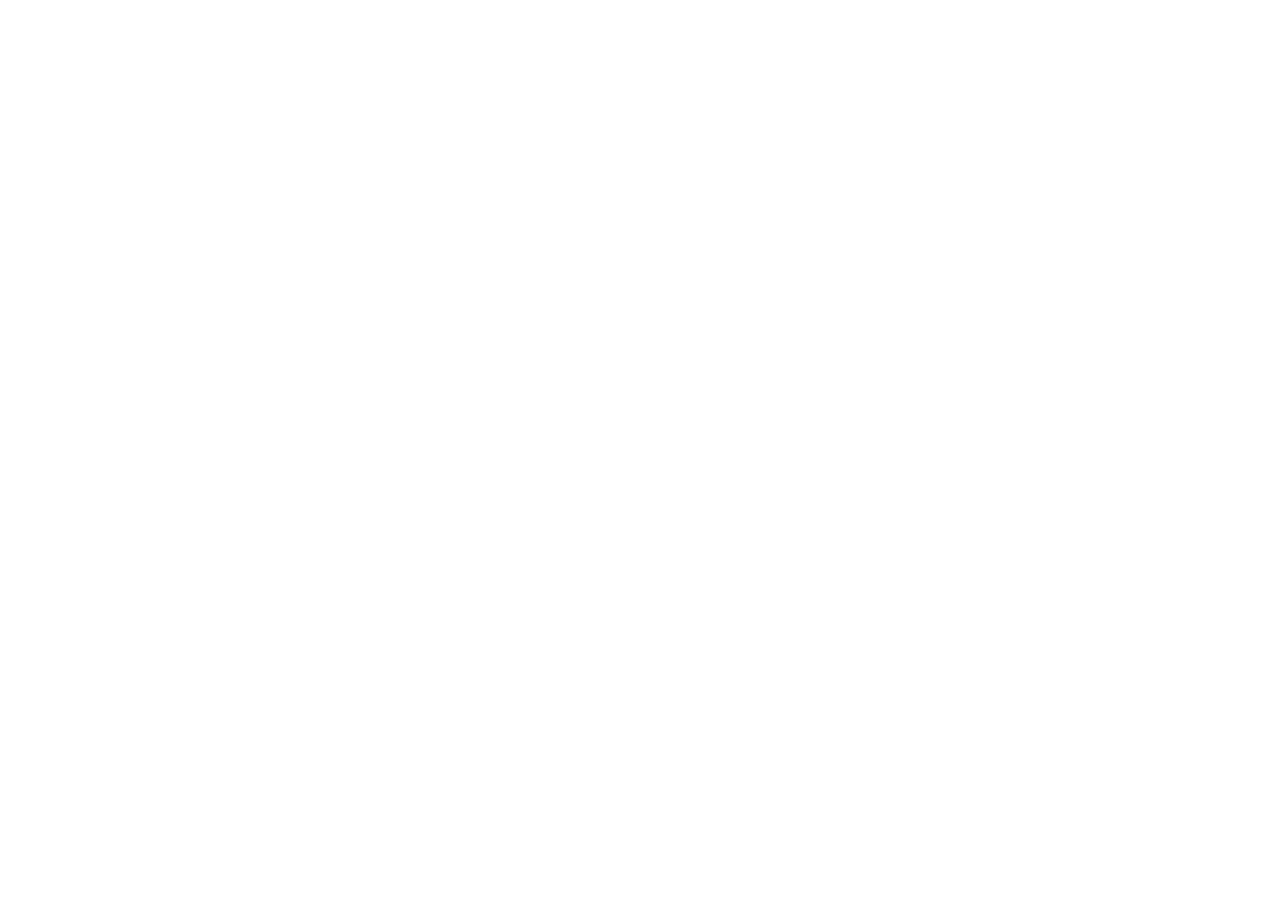
==== commit 13dbb67a: "Synchronize Nuvex standalone preview with horizontal CONTPAQi Nominas icon" ====
--- a/preview.html
+++ b/preview.html
@@ -1,4 +1,4 @@
-<!doctype html><html lang="es"><head><meta charset="utf-8"><meta name="viewport" content="width=device-width,initial-scale=1"><meta name="theme-color" content="#060d20"><link rel="icon" href="favicon.ico?v=nuvex1" sizes="any"><link rel="icon" type="image/svg+xml" href="favicon.svg?v=nuvex1"><meta name="description" content="Conserva tus sistemas CONTPAQi al migrar a infraestructura cloud administrada. Diagnóstico inicial, respaldos y validación. Solicita tu cotización."><title>Nuvex Cloud | Tus sistemas, en la nube</title><style>@import url('https://fonts.googleapis.com/css2?family=Manrope:wght@400;500;600;700;800&display=swap');
+<!doctype html><html lang="es"><head><meta charset="utf-8"><meta name="viewport" content="width=device-width,initial-scale=1"><meta name="theme-color" content="#060d20"><link rel="icon" href="favicon.ico?v=nuvex1" sizes="any"><link rel="icon" type="image/svg+xml" href="favicon.svg?v=nuvex1"><link rel="canonical" href="https://nuvexdatacenter.com/"><meta name="description" content="Conserva tus sistemas CONTPAQi al migrar a infraestructura cloud administrada. Diagnóstico inicial, respaldos y validación. Solicita tu cotización."><title>Nuvex Cloud | Tus sistemas, en la nube</title><style>@import url('https://fonts.googleapis.com/css2?family=Manrope:wght@400;500;600;700;800&display=swap');
 :root{--ink:#070e21;--blue:#1676f5;--muted:#626d7e;--line:#dce2ec;--paper:#f5f8fc}*{box-sizing:border-box}html{scroll-behavior:smooth;scroll-padding-top:100px}body{margin:0;font-family:Manrope,Arial,sans-serif;color:var(--ink);background:white}a{color:inherit;text-decoration:none}button,input,select{font:inherit}button,a,input,select,summary{-webkit-tap-highlight-color:transparent}a:focus-visible,button:focus-visible,input:focus-visible,select:focus-visible,summary:focus-visible{outline:3px solid #51a5ff;outline-offset:5px}.skip{position:fixed;top:-100px;background:white;padding:15px;z-index:100}.skip:focus{top:0}header{height:94px;display:flex;align-items:center;padding:0 6%;gap:40px;background:#fff;position:sticky;top:0;z-index:20;border-bottom:1px solid #e8ebf0}.brand{margin-right:auto}.logo-crop{display:block;position:relative;overflow:hidden;width:111px;height:75px}.logo-crop img{position:absolute;width:550px;max-width:none;left:-39px;top:-26px}nav{display:flex;gap:34px;font-size:13px;font-weight:700}nav a:hover{color:var(--blue)}.nav-cta{background:var(--ink);color:white;padding:13px 20px;font-size:13px;font-weight:700;display:flex;gap:32px}.menu{display:none}.hero{color:white;background:radial-gradient(ellipse at 77% 43%,#17336b 0%,#0a1630 32%,#060d20 66%);overflow:hidden;padding:0 6%}.hero-grid{display:grid;grid-template-columns:1.1fr 1fr;min-height:650px;align-items:center;gap:30px;max-width:1440px;margin:auto}.eyebrow{font-size:11px;font-weight:800;letter-spacing:2.3px;margin:0 0 25px;color:var(--blue)}.hero .eyebrow{color:#a8c9ff;display:flex;align-items:center;gap:10px}.dot{width:6px;height:6px;background:#60a7ff;border-radius:50%;box-shadow:0 0 14px #2179ed}h1{font-size:clamp(40px,4.35vw,68px);line-height:1.08;letter-spacing:-3px;font-weight:800;margin:0 0 26px}h1 span{color:#5ba4ff}.intro{color:#c0cadc;font-size:17px;line-height:1.8;margin:0 0 30px}.hero-actions{display:flex;align-items:center;gap:26px}.button{display:inline-flex;align-items:center;justify-content:space-between;gap:24px;border:0;padding:17px 23px;font-size:13px;font-weight:800;cursor:pointer;transition:background .2s,transform .2s}.button:hover{transform:translateY(-2px);background:#348cff}.primary{color:white;background:var(--blue)}.text-link{font-size:12px;font-weight:700;display:inline-flex;align-items:center;gap:12px}.text-link:hover{text-decoration:underline}.hero-note{margin-top:22px;color:#8fa4c3;font-size:11px}.hero-note span{color:#65aaff;margin-right:7px}.hero-bottom{max-width:1440px;margin:auto;border-top:1px solid #ffffff20;padding:23px 0;display:flex;align-items:center;justify-content:space-between;font-size:10px;letter-spacing:1.2px;color:#93a3bd}.hero-bottom div{display:flex;gap:18px;align-items:center;letter-spacing:0;font-size:12px}.hero-bottom i{width:3px;height:3px;border-radius:50%;background:#368cf8}.hero-bottom>a{font-size:21px;color:white}.server-scene{height:520px;position:relative;perspective:1100px;display:grid;place-items:center}.scene-label{position:absolute;top:18px;right:6px;letter-spacing:3px;font-size:8px;color:#7c93b8}.server{position:relative;width:245px;background:linear-gradient(120deg,#203858,#101a2c);padding:16px 14px 10px;border:1px solid #59708e;border-radius:13px;transform:rotateY(-22deg) rotateX(8deg);box-shadow:22px 22px 0 -3px #080f1f,23px 23px 0 -2px #31507c,30px 55px 80px #0009;z-index:2;animation:float 7s ease-in-out infinite}.server-top{display:flex;justify-content:space-between;align-items:center;padding:11px 8px 22px;font-weight:800;letter-spacing:5px;font-size:15px}.server-top i{width:5px;height:5px;background:#61acff;box-shadow:0 0 15px #1688ff;border-radius:50%}.server-unit{display:flex;align-items:center;gap:8px;background:linear-gradient(130deg,#1b2d49,#0a1426);height:46px;margin-bottom:9px;border-radius:5px;border:1px solid #304a70;box-shadow:inset 0 1px 0 #ffffff15;padding:0 11px}.server-unit b{font-size:8px;color:#5c7394;font-weight:400}.vents{width:105px;height:20px;background:repeating-linear-gradient(0deg,transparent 0 4px,#395373 4px 6px);margin-right:auto;opacity:.6}.server-unit>span{width:5px;height:5px;border-radius:50%;background:#278fff;box-shadow:0 0 8px #278fff}.server-unit>span:last-child{opacity:.4;animation:blink 3s infinite}.server-unit:nth-child(odd)>span:last-child{animation-delay:1s}.server-bottom{font-size:6px;color:#788ca9;letter-spacing:1.5px;padding:14px 3px 4px;display:flex;justify-content:space-between}.server-bottom span{color:#5e8bb8}.orbit{position:absolute;border:1px solid #6fa9ff23;border-radius:50%;width:430px;height:430px;transform:rotateX(60deg) rotateZ(-25deg)}.orbit-two{width:510px;height:510px;transform:rotateY(62deg) rotateZ(25deg);border-style:dashed}.scene-tag{position:absolute;display:flex;gap:12px;align-items:center;background:#101e37df;border:1px solid #5f88c33b;box-shadow:0 16px 40px #0004;padding:15px 19px;font-size:10px;color:#9aaecb;z-index:3;backdrop-filter:blur(12px)}.scene-tag strong{font-size:13px;color:white;line-height:1.7}.tag-icon{font-size:27px;color:#65aaff}.tag-a{left:0;bottom:75px}.tag-b{right:-12px;top:116px}.scene-floor{position:absolute;bottom:14px;width:300px;height:50px;background:#1676f5;filter:blur(60px);opacity:.4}.section{padding:100px 7%;scroll-margin-top:0}h2{font-size:clamp(32px,3.5vw,48px);letter-spacing:-1.9px;line-height:1.15;font-weight:800;margin:0}h2 span{color:var(--blue)}.section-heading{display:flex;justify-content:space-between;gap:60px;align-items:flex-end;margin-bottom:50px}.section-heading>p{color:var(--muted);font-size:15px;line-height:1.8;max-width:335px;margin:0}.system-panel{display:grid;grid-template-columns:1fr 2fr;border:1px solid var(--line)}.system-tabs{display:flex;flex-direction:column;border-right:1px solid var(--line)}.system-tabs button{border:0;border-bottom:1px solid var(--line);background:#fff;padding:23px 26px;display:flex;justify-content:space-between;cursor:pointer;font-weight:700;text-align:left;font-size:16px}.system-tabs button:last-child{border-bottom:0}.system-tabs button[aria-selected=true]{background:var(--blue);color:white}.system-tabs button:hover:not([aria-selected=true]){background:#edf4ff}.system-detail{position:relative;background:var(--paper);padding:42px;overflow:hidden}.system-detail .eyebrow{margin-bottom:14px}.system-detail h3{font-size:32px;line-height:1.15;letter-spacing:-1px;margin:0 0 20px}.system-detail>p:not(.eyebrow){font-size:13px;line-height:1.8;color:var(--muted);max-width:370px;position:relative;z-index:1}.detail-lines{display:flex;gap:20px;margin:28px 0;font-size:10px;color:var(--blue);position:relative;z-index:1}.detail-lines b{display:block;color:#48566a;margin-top:8px;font-weight:500}.blue{color:var(--blue)}.system-art{position:absolute;right:-25px;top:80px;opacity:.55;transform:rotate(-30deg) skew(15deg)}.system-art div{width:140px;height:140px;border:1px solid #95b7e6;background:linear-gradient(130deg,#eaf4ff88,#bad7ff22);margin-top:-70px;border-radius:16px}.fineprint{color:#7c8491;font-size:10px;line-height:1.8;margin-top:16px}.advantages{background:#f6f8fc;border-top:1px solid #e9edf4}.benefits{display:grid;grid-template-columns:repeat(4,1fr);margin-top:55px}.benefits article{padding:0 28px;border-left:1px solid #d8e0ec}.benefits article:first-child{border:0;padding-left:0}.feature-icon{display:block;color:var(--blue);font-size:34px;margin-bottom:30px}.benefits h3{font-size:20px;letter-spacing:-.5px;line-height:1.35}.benefits p{font-size:13px;color:var(--muted);line-height:1.8;min-height:95px}.feature-caption{font-size:8px;color:#6f7c90;letter-spacing:1.4px;font-weight:800}.migration{display:grid;grid-template-columns:1fr 1fr;gap:80px;background:#091329;color:white}.migration-head>p:not(.eyebrow){color:#a5b4cc;font-size:14px;max-width:350px;line-height:1.9;margin:25px 0}.migration h2 span{color:#65a8ff}.pill{display:inline-block;border:1px solid #335c92;color:#9dc7ff;font-size:11px;padding:10px 15px;border-radius:25px}.steps article{display:flex;gap:25px;padding:29px 0;border-bottom:1px solid #ffffff20}.steps article:first-child{padding-top:0}.steps article>span{font-size:14px;color:#65a8ff;padding-top:4px}.steps h3{font-size:18px;margin:0 0 12px}.steps p{font-size:13px;line-height:1.8;color:#a5b4cc;max-width:360px;margin:0}.faq{display:grid;grid-template-columns:1fr 1.2fr;gap:80px}details{border-bottom:1px solid var(--line)}summary{padding:23px 0;cursor:pointer;font-size:14px;font-weight:700;list-style:none;display:flex;justify-content:space-between;gap:20px}summary::-webkit-details-marker{display:none}summary span{color:var(--blue);font-size:20px;font-weight:400}details[open] summary span{transform:rotate(45deg)}details p{font-size:13px;line-height:1.9;color:var(--muted);margin:0 25px 25px 0}.contact{background:#eef4fc;display:grid;grid-template-columns:1fr 1fr;gap:70px}.contact>div>p:not(.eyebrow){color:var(--muted);font-size:15px;line-height:1.9;margin:24px 0}.phone{font-size:29px;font-weight:800;letter-spacing:-1px;display:block;margin-top:35px}.phone span{color:var(--blue);margin-left:20px}.contact small{display:block;color:var(--muted);font-size:11px;margin-top:8px}form{background:white;padding:35px;border:1px solid #dfe7f1}form h3{font-size:21px;margin:0 0 27px}label{font-size:11px;font-weight:700;display:block;margin-bottom:9px}input,select{width:100%;border:1px solid #d5deeb;border-radius:0;background:#f9fbfe;color:var(--ink);padding:13px 12px;font-size:12px;min-height:45px}.form-row{display:grid;grid-template-columns:1.3fr 1fr;gap:15px;margin:20px 0 25px}form .button{width:100%;font-size:12px;padding:17px}.form-note{font-size:10px;line-height:1.8;color:var(--muted);margin:16px 0 0}#form-status{font-size:11px;color:var(--blue);line-height:1.5;margin-bottom:0}footer{background:#060d20;color:#8595b1;padding:35px 7%;display:flex;align-items:center;gap:35px;font-size:10px}footer>div{margin-right:auto;color:white}footer strong{font-size:24px;letter-spacing:4px;display:block}footer div span{font-size:6px;letter-spacing:2px}footer p{line-height:1.9}footer a{color:#c7d4e8}@keyframes float{50%{transform:translateY(-10px) rotateY(-18deg) rotateX(8deg)}}@keyframes blink{50%{opacity:1}}@media(min-width:1600px){.section{padding-left:max(7%,calc((100vw - 1400px)/2));padding-right:max(7%,calc((100vw - 1400px)/2))}}@media(max-width:1000px){header{gap:20px;padding:0 5%}nav{gap:20px}.hero-grid{min-height:600px;gap:0}.hero{padding:0 5%}h1{font-size:43px;letter-spacing:-2px}.hero-actions{gap:17px;flex-wrap:wrap}.server{width:210px}.server-scene{transform:scale(.85);margin-left:-15px}.tag-b{right:-30px}.tag-a{left:-20px}.section{padding:75px 6%}.benefits article{padding:0 18px}.benefits h3{font-size:18px}.migration,.faq,.contact{gap:40px}.detail-lines{gap:13px}.system-art{opacity:.25}.form-row{grid-template-columns:1fr}footer{gap:20px}}@media(max-width:700px){header{height:78px;gap:18px}.logo-crop{width:95px;height:65px}.logo-crop img{width:480px;left:-34px;top:-22px}.nav-cta{padding:11px 14px;font-size:11px;gap:18px}.menu{display:block;background:none;border:0;font-size:23px;color:var(--ink);padding:5px}nav{display:none;position:absolute;left:0;right:0;top:78px;background:white;padding:25px;border-bottom:1px solid var(--line);flex-direction:column}nav.open{display:flex}.hero-grid{display:flex;flex-direction:column;min-height:0}.hero-copy{padding-top:50px;width:100%}.hero .eyebrow{font-size:9px;letter-spacing:1.6px}h1{font-size:44px;letter-spacing:-2px;line-height:1.1}.intro{font-size:14px}.hero-actions{gap:22px}.button{font-size:12px;padding:15px 19px}.hero-note{font-size:10px}.server-scene{height:430px;width:100%;max-width:420px;transform:none;margin:10px 0 0}.server{width:205px}.server-unit{height:38px}.scene-label{top:15px;font-size:7px;right:5px}.scene-tag{padding:11px;font-size:9px}.scene-tag strong{font-size:11px}.tag-a{left:0;bottom:53px}.tag-b{right:0;top:80px}.orbit{width:320px;height:320px}.orbit-two{width:370px;height:370px}.hero-bottom{padding:18px 0}.hero-bottom>span{display:none}.hero-bottom div{gap:12px;font-size:10px}.section{padding:62px 6%}.section-heading{display:block;margin-bottom:30px}.section-heading>p{margin-top:22px;font-size:14px}.eyebrow{font-size:9px;letter-spacing:1.8px;margin-bottom:20px}h2{font-size:34px;letter-spacing:-1.4px}.system-panel{display:block}.system-tabs{display:flex;flex-direction:row;overflow:auto;border-right:0;border-bottom:1px solid var(--line)}.system-tabs button{padding:17px 18px;white-space:nowrap;font-size:12px;border-bottom:0}.system-tabs button span{display:none}.system-detail{padding:29px 24px}.system-detail h3{font-size:29px}.system-detail>p:not(.eyebrow){font-size:12px}.detail-lines{gap:18px}.system-art{right:-45px}.benefits{grid-template-columns:1fr 1fr;gap:35px 0;margin-top:35px}.benefits article{padding:0 18px}.benefits article:nth-child(3){border:0;padding-left:0}.feature-icon{margin-bottom:15px}.benefits h3{font-size:18px}.benefits p{font-size:12px;min-height:0}.feature-caption{font-size:7px;letter-spacing:1px}.migration,.faq,.contact{grid-template-columns:1fr;gap:40px}.steps article{padding:24px 0}.steps h3{font-size:17px}.faq{gap:20px}summary{font-size:13px}.phone{font-size:30px}form{padding:25px}.form-row{grid-template-columns:1fr 1fr;gap:10px}select{font-size:11px;padding:12px 7px}footer{flex-wrap:wrap;gap:22px;padding:30px 6%}footer>div{width:100%}footer p{width:100%;margin:0}}@media(prefers-reduced-motion:reduce){html{scroll-behavior:auto}*,*:before,*:after{animation:none!important;transition:none!important}}
 
 /* Drive brand assets and plan comparison */
@@ -735,10 +735,10 @@
   .plan-spec .spec-head strong{font-size:16px}
   .plan-spec > span{font-size:8.5px}
 }
-</style></head><body>
+</style</head><body>
 <svg class="nu-svg-sprite" xmlns="http://www.w3.org/2000/svg" aria-hidden="true" focusable="false" width="0" height="0"><symbol id="nu-cpu" viewBox="0 0 24 24"><rect x="5" y="5" width="14" height="14" rx="2"/><path d="M9 1v4M15 1v4M9 19v4M15 19v4M19 9h4M19 15h4M1 9h4M1 15h4"/></symbol><symbol id="nu-drive" viewBox="0 0 24 24"><rect x="3" y="5" width="18" height="14" rx="2"/><path d="M3 14h18"/><circle cx="8" cy="16.5" r=".8"/><path d="M13 16.5h4"/></symbol><symbol id="nu-server" viewBox="0 0 24 24"><rect x="3" y="3" width="18" height="8" rx="2"/><rect x="3" y="13" width="18" height="8" rx="2"/><path d="M7 7h.01M7 17h.01M11 7h6M11 17h6"/></symbol><symbol id="nu-shield" viewBox="0 0 24 24"><path d="M12 22s8-4 8-10V5l-8-3-8 3v7c0 6 8 10 8 10z"/><path d="m9 12 2 2 4-4"/></symbol><symbol id="nu-users" viewBox="0 0 24 24"><path d="M16 21v-2a4 4 0 0 0-4-4H6a4 4 0 0 0-4 4v2"/><circle cx="9" cy="7" r="4"/><path d="M22 21v-2a4 4 0 0 0-3-3.87M16 3.13a4 4 0 0 1 0 7.75"/></symbol><symbol id="nu-office" viewBox="0 0 24 24"><rect x="5" y="3" width="14" height="18" rx="2"/><path d="M9 7h6M9 11h6M9 15h4"/></symbol><symbol id="nu-database" viewBox="0 0 24 24"><ellipse cx="12" cy="5" rx="9" ry="3"/><path d="M3 5v14c0 1.66 4.03 3 9 3s9-1.34 9-3V5M3 12c0 1.66 4.03 3 9 3s9-1.34 9-3"/></symbol><symbol id="nu-building" viewBox="0 0 24 24"><rect x="4" y="2" width="16" height="20" rx="2"/><path d="M8 6h2M14 6h2M8 10h2M14 10h2M8 14h2M14 14h2M10 22v-4h4v4"/></symbol><symbol id="nu-monitor" viewBox="0 0 24 24"><rect x="2" y="3" width="20" height="14" rx="2"/><path d="M8 21h8M12 17v4"/></symbol><symbol id="nu-layers" viewBox="0 0 24 24"><path d="m12 2 9 5-9 5-9-5 9-5zM3 12l9 5 9-5M3 17l9 5 9-5"/></symbol><symbol id="nu-chat" viewBox="0 0 24 24"><path d="M21 11.5a8.38 8.38 0 0 1-.9 3.8 8.5 8.5 0 0 1-7.6 4.7 8.38 8.38 0 0 1-3.8-.9L3 21l1.9-5.7a8.38 8.38 0 0 1-.9-3.8 8.5 8.5 0 0 1 4.7-7.6 8.38 8.38 0 0 1 3.8-.9h.5a8.48 8.48 0 0 1 8 8z"/><path d="M8 11h8M8 14h5"/></symbol><symbol id="nu-info" viewBox="0 0 24 24"><circle cx="12" cy="12" r="10"/><path d="M12 16v-4M12 8h.01"/></symbol><symbol id="nu-key" viewBox="0 0 24 24"><circle cx="7.5" cy="15.5" r="4.5"/><path d="M11 12l10-10M15 8l3 3M18 5l3 3"/></symbol><symbol id="nu-facebook" viewBox="0 0 24 24"><path d="M18 2h-3a5 5 0 0 0-5 5v3H7v4h3v8h4v-8h3l1-4h-4V7a1 1 0 0 1 1-1h3z"/></symbol><symbol id="nu-arrowup" viewBox="0 0 24 24"><path d="M12 19V5M5 12l7-7 7 7"/></symbol><symbol id="nu-user" viewBox="0 0 24 24"><circle cx="12" cy="8" r="4"/><path d="M4 21v-2a8 8 0 0 1 16 0v2"/></symbol><symbol id="nu-headset" viewBox="0 0 24 24"><path d="M3 14v-3a9 9 0 0 1 18 0v3M3 14h3v6H5a2 2 0 0 1-2-2v-4zM21 14h-3v6h1a2 2 0 0 0 2-2v-4zM18 20a5 5 0 0 1-5 2h-2"/></symbol><symbol id="nu-clock" viewBox="0 0 24 24"><circle cx="12" cy="12" r="9"/><path d="M12 7v5l3 2"/></symbol><symbol id="nu-product-ledger" viewBox="0 0 24 24"><rect x="4" y="3" width="16" height="18" rx="2"/><path d="M8 3v18M11 8h6M11 12h6M11 16h4"/></symbol><symbol id="nu-product-store" viewBox="0 0 24 24"><path d="M4 9 6 4h12l2 5M4 9h16M5 12v8h14v-8M9 20v-6h6v6M4 9c0 3 3 3 4 1 .8 2.3 3.2 2.3 4 0 .8 2.3 3.2 2.3 4 0 1 2 4 2 4-1"/></symbol><symbol id="nu-product-bank" viewBox="0 0 24 24"><path d="m3 10 9-6 9 6M3 10h18M6 10v9M10 10v9M14 10v9M18 10v9M3 20h18"/></symbol><symbol id="nu-product-payroll" viewBox="0 0 24 24"><rect x="3" y="4" width="18" height="16" rx="2"/><circle cx="9" cy="10" r="2"/><path d="M5.5 16c0-2 7-2 7 0M15 9h4M15 13h4M15 17h4"/></symbol><symbol id="nu-product-xml" viewBox="0 0 24 24"><rect x="5" y="2" width="14" height="20" rx="2"/><path d="m9 7-3 3 3 3m6-6 3 3-3 3M13.5 6l-3 8"/></symbol><symbol id="nu-product-invoice" viewBox="0 0 24 24"><path d="M7 2h9l4 4v14a2 2 0 0 1-2 2H7a2 2 0 0 1-2-2V4a2 2 0 0 1 2-2z"/><path d="M16 2v5h4M9 10h7M9 14h4m-3 4 1.8 1.8L16 16"/></symbol></svg>
 <a class="skip" href="#contenido">Ir al contenido</a>
-<header><a href="#inicio" class="brand" aria-label="Nuvex Cloud, inicio"><img class="brand-logo" src="https://raw.githubusercontent.com/carmacorte/Nuvexdatacenter/main/assets/logo.png" alt="NUVEX Cloud Infrastructure" width="1782" height="1136"></a><nav id="navigation" aria-label="Navegación principal"><a href="#soluciones">Soluciones</a><a href="#planes">Planes</a><a href="#ventajas">Por qué Nuvex</a><a href="#migracion">Migración</a><a href="#diagnostico">Diagnóstico</a></nav><a class="nav-cta" href="#contacto">Hablemos <span></span></a><button class="menu" aria-label="Abrir menú" aria-expanded="false" aria-controls="navigation">☰</button></header>
+<header><a href="/" data-home-link class="brand" aria-label="Nuvex Cloud, inicio"><img class="brand-logo" src="https://raw.githubusercontent.com/carmacorte/Nuvexdatacenter/main/assets/logo.png" alt="NUVEX Cloud Infrastructure" width="1782" height="1136"></a><nav id="navigation" aria-label="Navegación principal"><a href="#soluciones">Soluciones</a><a href="#planes">Planes</a><a href="#ventajas">Por qué Nuvex</a><a href="#migracion">Migración</a><a href="#diagnostico">Diagnóstico</a></nav><a class="nav-cta" href="#contacto">Hablemos <span></span></a><button class="menu" aria-label="Abrir menú" aria-expanded="false" aria-controls="navigation">☰</button></header>
 <main id="contenido"><section class="hero" id="inicio"><div class="hero-grid"><div class="hero-copy"><p class="eyebrow"><span class="dot"></span> NUVEX · CLOUD INFRASTRUCTURE</p><h1>Tu negocio avanza.<br><span>Tu nube también.</span></h1><p class="intro">Lleva tus sistemas CONTPAQi a la nube.<br>Nosotros cuidamos la infraestructura.<br>Tú te enfocas en lo que sigue.</p><div class="hero-actions"><a class="button primary" href="#contacto">Cotiza tu servidor <span></span></a><a class="text-link" href="#planes">Conoce nuestros planes</a></div><div class="hero-note"><span>✓</span> Migración inicial sujeta a alcance. <a href="#migracion">Conoce el proceso</a></div></div>
 <div class="server-scene" role="img" aria-label="Ilustración animada de un servidor Nuvex conectado a la nube"><div class="orbit orbit-one"></div><div class="orbit orbit-two"></div><div class="scene-label">POWERING WHAT’S NEXT.</div><div class="server"><div class="server-top"><span>NUVEX</span><i></i></div><div class="server-unit"><b>01</b><div class="vents"></div><span></span><span></span></div><div class="server-unit"><b>02</b><div class="vents"></div><span></span><span></span></div><div class="server-unit"><b>03</b><div class="vents"></div><span></span><span></span></div><div class="server-unit"><b>04</b><div class="vents"></div><span></span><span></span></div><div class="server-unit"><b>05</b><div class="vents"></div><span></span><span></span></div><div class="server-bottom">CLOUD INFRASTRUCTURE <span>•••</span></div></div><div class="scene-tag tag-a"><span class="tag-icon">↻</span><div>Tu información<br><strong>con respaldo</strong></div></div><div class="scene-tag tag-b"><span class="tag-icon">◎</span><div>Tu oficina<br><strong>donde estés</strong></div></div><div class="scene-floor"></div></div></div><div class="hero-bottom"><span>INFRAESTRUCTURA QUE TE ACOMPAÑA</span><div>Acceso remoto <i></i> Respaldos diarios <i></i> Soporte técnico</div><a href="#soluciones" aria-label="Ver soluciones"></a></div></section>
 <section class="systems section" id="soluciones">
@@ -762,7 +762,7 @@
   </button>
     <button type="button" role="tab" class="official-app-tab" id="tab-nominas" data-system="nominas" aria-controls="system-detail" aria-selected="false" tabindex="-1">
     <span class="app-tab-copy"><small>CONTPAQi</small><strong>Nóminas</strong></span>
-    <span class="app-brand-mark" aria-hidden="true"><img src="https://raw.githubusercontent.com/carmacorte/Nuvexdatacenter/main/assets/contpaqi/nominas.png" alt="" loading="lazy"></span>
+    <span class="app-brand-mark" aria-hidden="true"><img src="https://contenidos.contpaqi.com/files/CONTPAQi_submarca_Nominas_RGB_A.png" alt="" loading="lazy" decoding="async" referrerpolicy="no-referrer" data-logo-fallback="assets/contpaqi/nominas.png"></span>
   </button>
     <button type="button" role="tab" class="official-app-tab" id="tab-xml" data-system="xml" aria-controls="system-detail" aria-selected="false" tabindex="-1">
     <span class="app-tab-copy"><small>CONTPAQi</small><strong>XML en línea</strong></span>
@@ -906,14 +906,77 @@
 </section>
 <section class="faq section"><div><p class="eyebrow">ANTES DE DAR EL PASO</p><h2>Hablemos claro.</h2></div><div><details><summary>¿Cuánto tarda una migración?<span>+</span></summary><p>La duración depende de la cantidad de datos, las versiones, los usuarios, las pruebas y la ventana de cambio. Confirmamos el cronograma y el plan de reversa después del diagnóstico.</p></details><details><summary>¿Cambiarán mi sistema contable?<span>+</span></summary><p>Nuestro servicio de infraestructura busca conservar tus aplicaciones actuales, sujeto a que sus versiones, licencias y dependencias sean compatibles con el entorno acordado. No incluye convertir la contabilidad a otro producto.</p></details><details><summary>¿Necesito contar con una licencia CONTPAQi?<span>+</span></summary><p>Sí. El cliente debe contar con una licencia CONTPAQi vigente. El servicio de Nuvex corresponde a la infraestructura y al alcance acordado en la cotización.</p></details><details><summary>¿Puedo llevar varios sistemas al servidor?<span>+</span></summary><p>Podemos revisar tu entorno de Comercial, Contabilidad, Bancos, Nóminas y XML para definir una configuración acorde a tus versiones y necesidades.</p></details><details><summary>¿Cómo se define el número de usuarios?<span>+</span></summary><p>Los planes se anuncian con usuarios ilimitados. Para dimensionar el servicio revisamos cuántas personas trabajarán al mismo tiempo, los recursos disponibles y las licencias aplicables; esto no implica capacidad simultánea ilimitada.</p></details><details><summary>¿Qué incluye el soporte?<span>+</span></summary><p>Incluye soporte técnico 24/7 para servidores, respaldos y conectividad, con acompañamiento personalizado. Los tiempos de respuesta, la retención de respaldos y el alcance de soporte de la aplicación se especifican en la propuesta de servicio.</p></details></div></section>
 <section class="contact section" id="contacto"><div><p class="eyebrow">POWERING WHAT’S NEXT.</p><h2>Tu siguiente etapa<br><span>empieza aquí.</span></h2><p>Cuéntanos qué necesitas.<br>Preparemos la nube para tu empresa.</p><a class="phone" href="https://wa.me/526145153676" target="_blank" rel="noopener noreferrer"><svg class="nu-icon" viewBox="0 0 24 24" aria-hidden="true" focusable="false"><use href="#nu-chat"></use></svg><span>614 515 3676</span></a><small>Atención por WhatsApp</small></div><form id="quote-form"><h3>Hablemos de tu proyecto</h3><label for="plan" class="icon-label"><span class="field-icon"><svg class="nu-icon" viewBox="0 0 24 24" aria-hidden="true" focusable="false"><use href="#nu-server"></use></svg></span><span>Plan de interés</span></label><select id="plan" name="plan"><option>Necesito orientación</option><option>Lite</option><option>Premium</option><option>Enterprise</option></select><label class="name-label icon-label" for="name"><span class="field-icon"><svg class="nu-icon" viewBox="0 0 24 24" aria-hidden="true" focusable="false"><use href="#nu-building"></use></svg></span><span>Tu nombre o empresa</span></label><input id="name" name="name" placeholder="¿Cómo te llamas?" maxlength="100" required autocomplete="organization"><div class="form-row"><div><label for="product" class="icon-label"><span class="field-icon"><svg class="nu-icon" viewBox="0 0 24 24" aria-hidden="true" focusable="false"><use href="#nu-layers"></use></svg></span><span>Sistema que utilizas</span></label><select id="product" name="product"><option>Varios sistemas CONTPAQi</option><option>Contabilidad</option><option>Comercial</option><option>Bancos</option><option>Nóminas</option><option>XML</option><option>Otro / Necesito orientación</option></select></div><div><label for="users" class="icon-label"><span class="field-icon"><svg class="nu-icon" viewBox="0 0 24 24" aria-hidden="true" focusable="false"><use href="#nu-users"></use></svg></span><span>Usuarios simultáneos</span></label><select id="users" name="users"><option>Por definir</option><option>1–5</option><option>6–15</option><option>16–30</option><option>Más de 30</option></select></div></div><button class="button primary icon-submit" type="submit"><svg class="nu-icon" viewBox="0 0 24 24" aria-hidden="true" focusable="false"><use href="#nu-chat"></use></svg><span>Preparar cotización en WhatsApp</span></button><p class="form-note">Se abrirá WhatsApp con tu solicitud preparada. Tú decides cuándo enviarla. Este formulario no almacena tus datos.</p><p id="form-status" role="status"></p></form></section></main>
-<footer><div class="footer-brand"><strong>NUVEX</strong><span>CLOUD INFRASTRUCTURE</span></div><p class="footer-legal"><span class="legal-line"><svg class="nu-icon" viewBox="0 0 24 24" aria-hidden="true" focusable="false"><use href="#nu-info"></use></svg><span>CONTPAQi es marca registrada de su titular.</span></span><span class="legal-line"><svg class="nu-icon" viewBox="0 0 24 24" aria-hidden="true" focusable="false"><use href="#nu-key"></use></svg><span>Se requiere licencia vigente por parte del cliente.</span></span></p><a class="footer-action" href="https://www.facebook.com/profile.php?id=61596310954268" target="_blank" rel="noopener noreferrer"><svg class="nu-icon" viewBox="0 0 24 24" aria-hidden="true" focusable="false"><use href="#nu-facebook"></use></svg><span>Facebook</span></a><a class="footer-action" href="#inicio"><svg class="nu-icon" viewBox="0 0 24 24" aria-hidden="true" focusable="false"><use href="#nu-arrowup"></use></svg><span>Volver arriba</span></a></footer><script>const menu=document.querySelector('.menu'),nav=document.querySelector('nav');menu.addEventListener('click',()=>{const open=nav.classList.toggle('open');menu.setAttribute('aria-expanded',String(open));menu.setAttribute('aria-label',open?'Cerrar menú':'Abrir menú');menu.textContent=open?'×':'☰'});nav.querySelectorAll('a').forEach(a=>a.addEventListener('click',()=>{nav.classList.remove('open');menu.setAttribute('aria-expanded','false');menu.setAttribute('aria-label','Abrir menú');menu.textContent='☰'}));
+<footer><div class="footer-brand"><strong>NUVEX</strong><span>CLOUD INFRASTRUCTURE</span></div><p class="footer-legal"><span class="legal-line"><svg class="nu-icon" viewBox="0 0 24 24" aria-hidden="true" focusable="false"><use href="#nu-info"></use></svg><span>CONTPAQi es marca registrada de su titular.</span></span><span class="legal-line"><svg class="nu-icon" viewBox="0 0 24 24" aria-hidden="true" focusable="false"><use href="#nu-key"></use></svg><span>Se requiere licencia vigente por parte del cliente.</span></span></p><a class="footer-action" href="https://www.facebook.com/profile.php?id=61596310954268" target="_blank" rel="noopener noreferrer"><svg class="nu-icon" viewBox="0 0 24 24" aria-hidden="true" focusable="false"><use href="#nu-facebook"></use></svg><span>Facebook</span></a><a class="footer-action" href="/" data-home-link><svg class="nu-icon" viewBox="0 0 24 24" aria-hidden="true" focusable="false"><use href="#nu-arrowup"></use></svg><span>Volver arriba</span></a></footer><script>/* NUVEX CLEAN URL NAVIGATION V1
+   Inicio: /  |  Secciones: /#soluciones, /#planes, /#diagnostico, etc.
+   Los enlaces directos a secciones siguen funcionando. */
+(() => {
+  const reducedMotion = window.matchMedia('(prefers-reduced-motion: reduce)');
+  const sectionIds = ['inicio','soluciones','planes','ventajas','migracion','diagnostico','contacto'];
+  const sections = sectionIds.map(id => document.getElementById(id)).filter(Boolean);
+  const header = document.querySelector('header');
+  let manualScrollUntil = 0;
+  let scrollFrame = 0;
+  const rememberManualScroll = () => { manualScrollUntil = Date.now() + 1800; };
+
+  document.querySelectorAll('a[data-home-link]').forEach(link => {
+    link.addEventListener('click', event => {
+      if (event.ctrlKey || event.metaKey || event.shiftKey || event.altKey || event.button !== 0) return;
+      event.preventDefault();
+      manualScrollUntil = 0;
+      if (window.location.pathname !== '/' || window.location.search || window.location.hash) {
+        window.history.pushState(window.history.state, '', '/');
+      }
+      window.scrollTo({ top: 0, behavior: reducedMotion.matches ? 'auto' : 'smooth' });
+    });
+  });
+
+  document.querySelectorAll('a[href^="#"]').forEach(link => {
+    link.addEventListener('click', () => { manualScrollUntil = 0; });
+  });
+
+  // Update the fragment only for manual scrolling; do not fight smooth anchor navigation.
+  window.addEventListener('wheel', rememberManualScroll, { passive: true });
+  window.addEventListener('touchmove', rememberManualScroll, { passive: true });
+  window.addEventListener('keydown', event => {
+    const tag = event.target && event.target.tagName;
+    if (['INPUT','TEXTAREA','SELECT'].includes(tag) || event.target?.isContentEditable) return;
+    if (['ArrowDown','ArrowUp','PageDown','PageUp','Home','End',' '].includes(event.key)) rememberManualScroll();
+  });
+  window.addEventListener('scroll', () => {
+    if (Date.now() > manualScrollUntil || scrollFrame) return;
+    scrollFrame = window.requestAnimationFrame(() => {
+      scrollFrame = 0;
+      if (Date.now() > manualScrollUntil) return;
+      const cutoff = (header?.getBoundingClientRect().height || 94) + 28;
+      let active = 'inicio';
+      for (const section of sections) {
+        if (section.getBoundingClientRect().top <= cutoff) active = section.id;
+      }
+      const nextHash = active === 'inicio' ? '' : '#' + active;
+      if (window.location.hash !== nextHash) {
+        window.history.replaceState(window.history.state, '', window.location.pathname + window.location.search + nextHash);
+      }
+    });
+  }, { passive: true });
+})();
+
+const menu=document.querySelector('.menu'),nav=document.querySelector('nav');menu.addEventListener('click',()=>{const open=nav.classList.toggle('open');menu.setAttribute('aria-expanded',String(open));menu.setAttribute('aria-label',open?'Cerrar menú':'Abrir menú');menu.textContent=open?'×':'☰'});nav.querySelectorAll('a').forEach(a=>a.addEventListener('click',()=>{nav.classList.remove('open');menu.setAttribute('aria-expanded','false');menu.setAttribute('aria-label','Abrir menú');menu.textContent='☰'}));
 const systems={
   contabilidad:['Tu contabilidad,\ncontigo.','Accede a tu entorno de Contabilidad desde donde trabajes, con tus sistemas alojados en la infraestructura de Nuvex.','ledger','contabilidad.png','CONTPAQi Contabilidad'],
   comercial:['Tu operación comercial,\nconectada.','Lleva tu entorno de Comercial Premium a una infraestructura centralizada. Revisamos contigo la versión y los recursos que necesita tu operación.','store','comercial-premium.png','CONTPAQi Comercial Premium'],
   bancos:['Tu entorno de Bancos,\na tu alcance.','Conecta a tu equipo con su sistema de Bancos desde un entorno administrado por Nuvex.','bank','bancos.png','CONTPAQi Bancos'],
-  nominas:['Tu sistema de Nóminas,\nen la nube.','Mantén el entorno de trabajo de tu equipo en un servidor administrado, sujeto a validación de compatibilidad, acceso remoto y política de respaldos.','payroll','nominas.png','CONTPAQi Nóminas'],
+  nominas:['Tu sistema de Nóminas,\nen la nube.','Mantén el entorno de trabajo de tu equipo en un servidor administrado, sujeto a validación de compatibilidad, acceso remoto y política de respaldos.','payroll','https://contenidos.contpaqi.com/files/CONTPAQi_submarca_Nominas_RGB_A.png','CONTPAQi Nóminas'],
   xml:['Tus documentos,\nen el mismo entorno.','Incluye tus necesidades de XML en línea y documentos digitales en la revisión de infraestructura, conectividad y respaldos.','xml','xml-en-linea.png','CONTPAQi XML en línea']
 };
+// Preserve the previous supplied artwork if the brand-hosted horizontal image is unavailable.
+document.addEventListener('error',event=>{
+  const img=event.target;
+  if(img?.tagName !== 'IMG')return;
+  const fallback=img.dataset?.logoFallback;
+  if(!fallback)return;
+  img.removeAttribute('data-logo-fallback');
+  img.src=fallback;
+},true);
 const tabs=[...document.querySelectorAll('[role=tab]')];
 function selectTab(t){
   if(!t || !systems[t.dataset.system])return;
@@ -925,10 +988,19 @@
   const activeIcon=document.querySelector('#system-active-icon');
   const activeName=document.querySelector('#system-active-name');
   const officialLogo=document.querySelector('#system-active-logo');
-  if(activeIcon)activeIcon.src='https://raw.githubusercontent.com/carmacorte/Nuvexdatacenter/main/assets/contpaqi/'+file;
+  const externalLogo = /^https:\/\//.test(file);
+  const logoSrc = externalLogo ? file : 'assets/contpaqi/'+file;
+  const fallbackSrc = 'assets/contpaqi/nominas.png';
+  if(activeIcon){
+    if(externalLogo){activeIcon.dataset.logoFallback=fallbackSrc;activeIcon.referrerPolicy='no-referrer'}
+    else activeIcon.removeAttribute('data-logo-fallback');
+    activeIcon.src=logoSrc;
+  }
   if(activeName)activeName.textContent=name;
   if(officialLogo){
-    officialLogo.src='https://raw.githubusercontent.com/carmacorte/Nuvexdatacenter/main/assets/contpaqi/'+file;
+    if(externalLogo){officialLogo.dataset.logoFallback=fallbackSrc;officialLogo.referrerPolicy='no-referrer'}
+    else officialLogo.removeAttribute('data-logo-fallback');
+    officialLogo.src=logoSrc;
     officialLogo.alt='Logotipo de '+name;
   }
 }
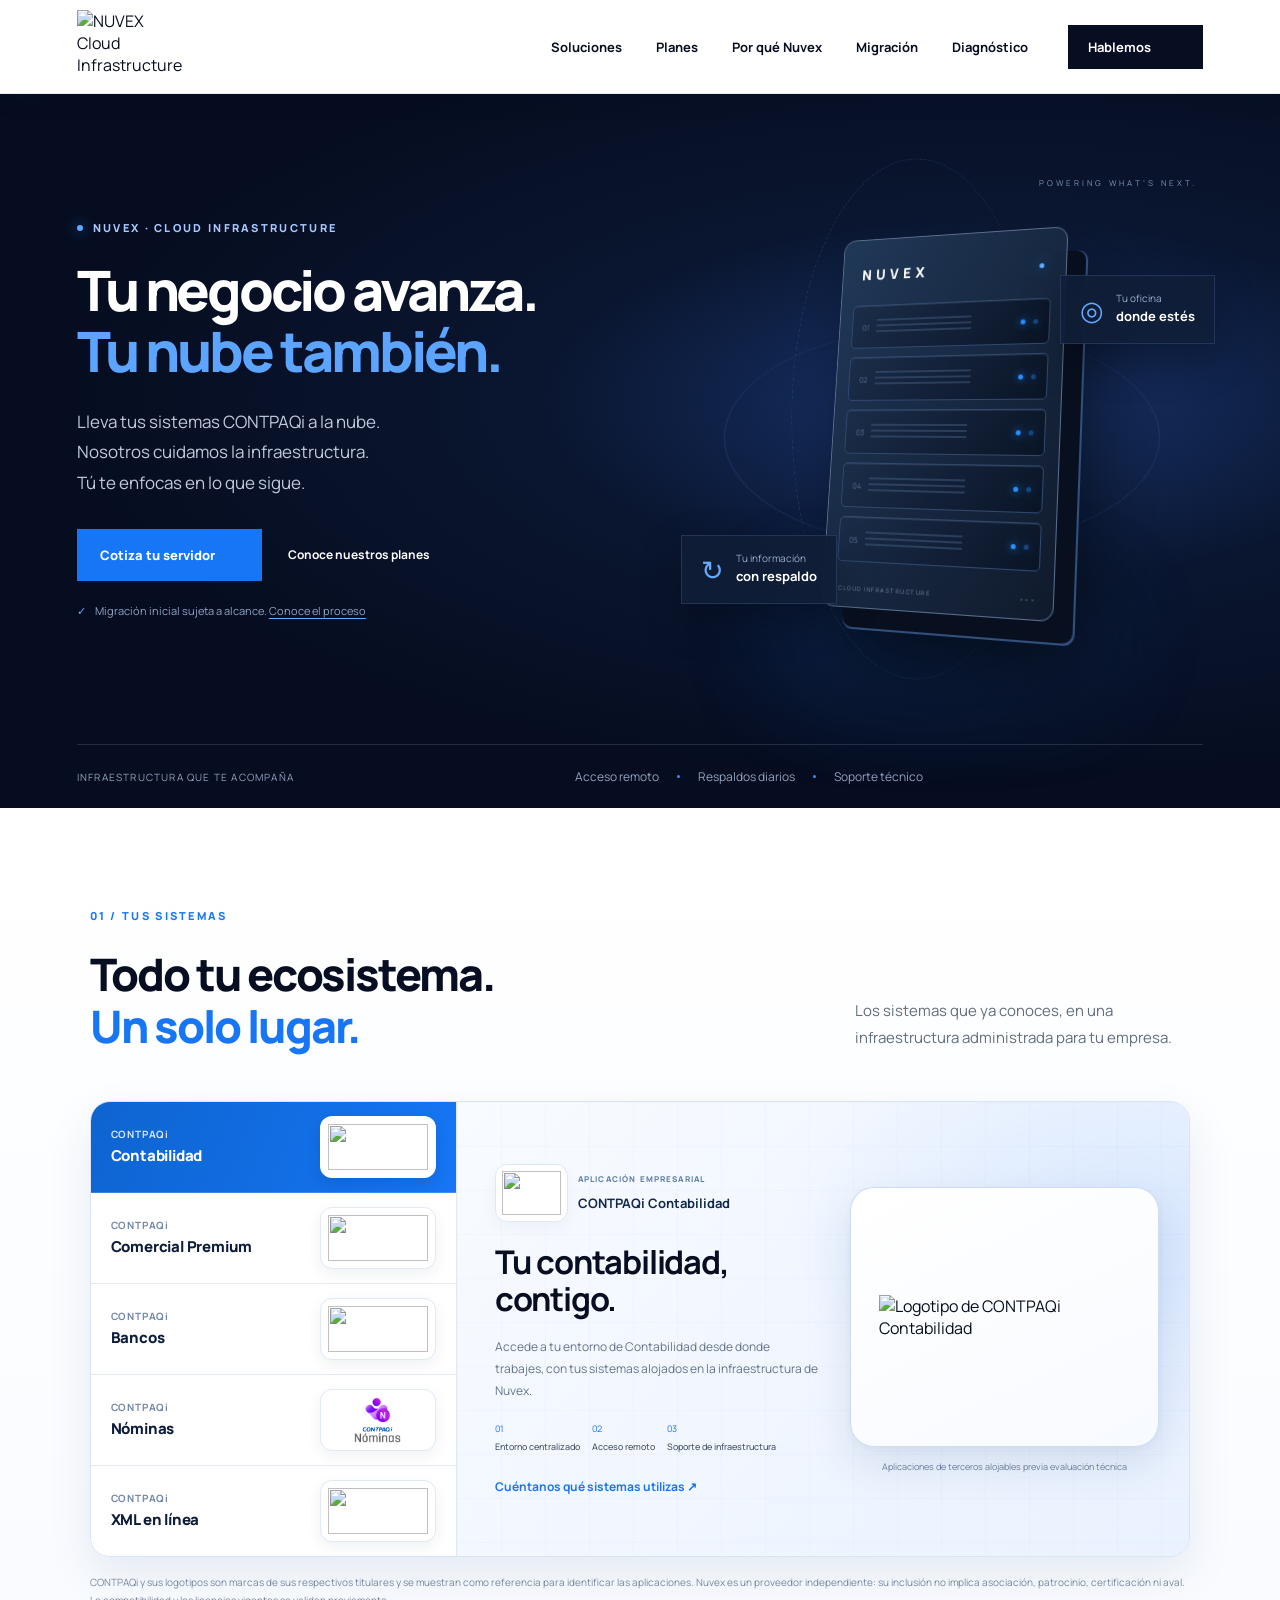
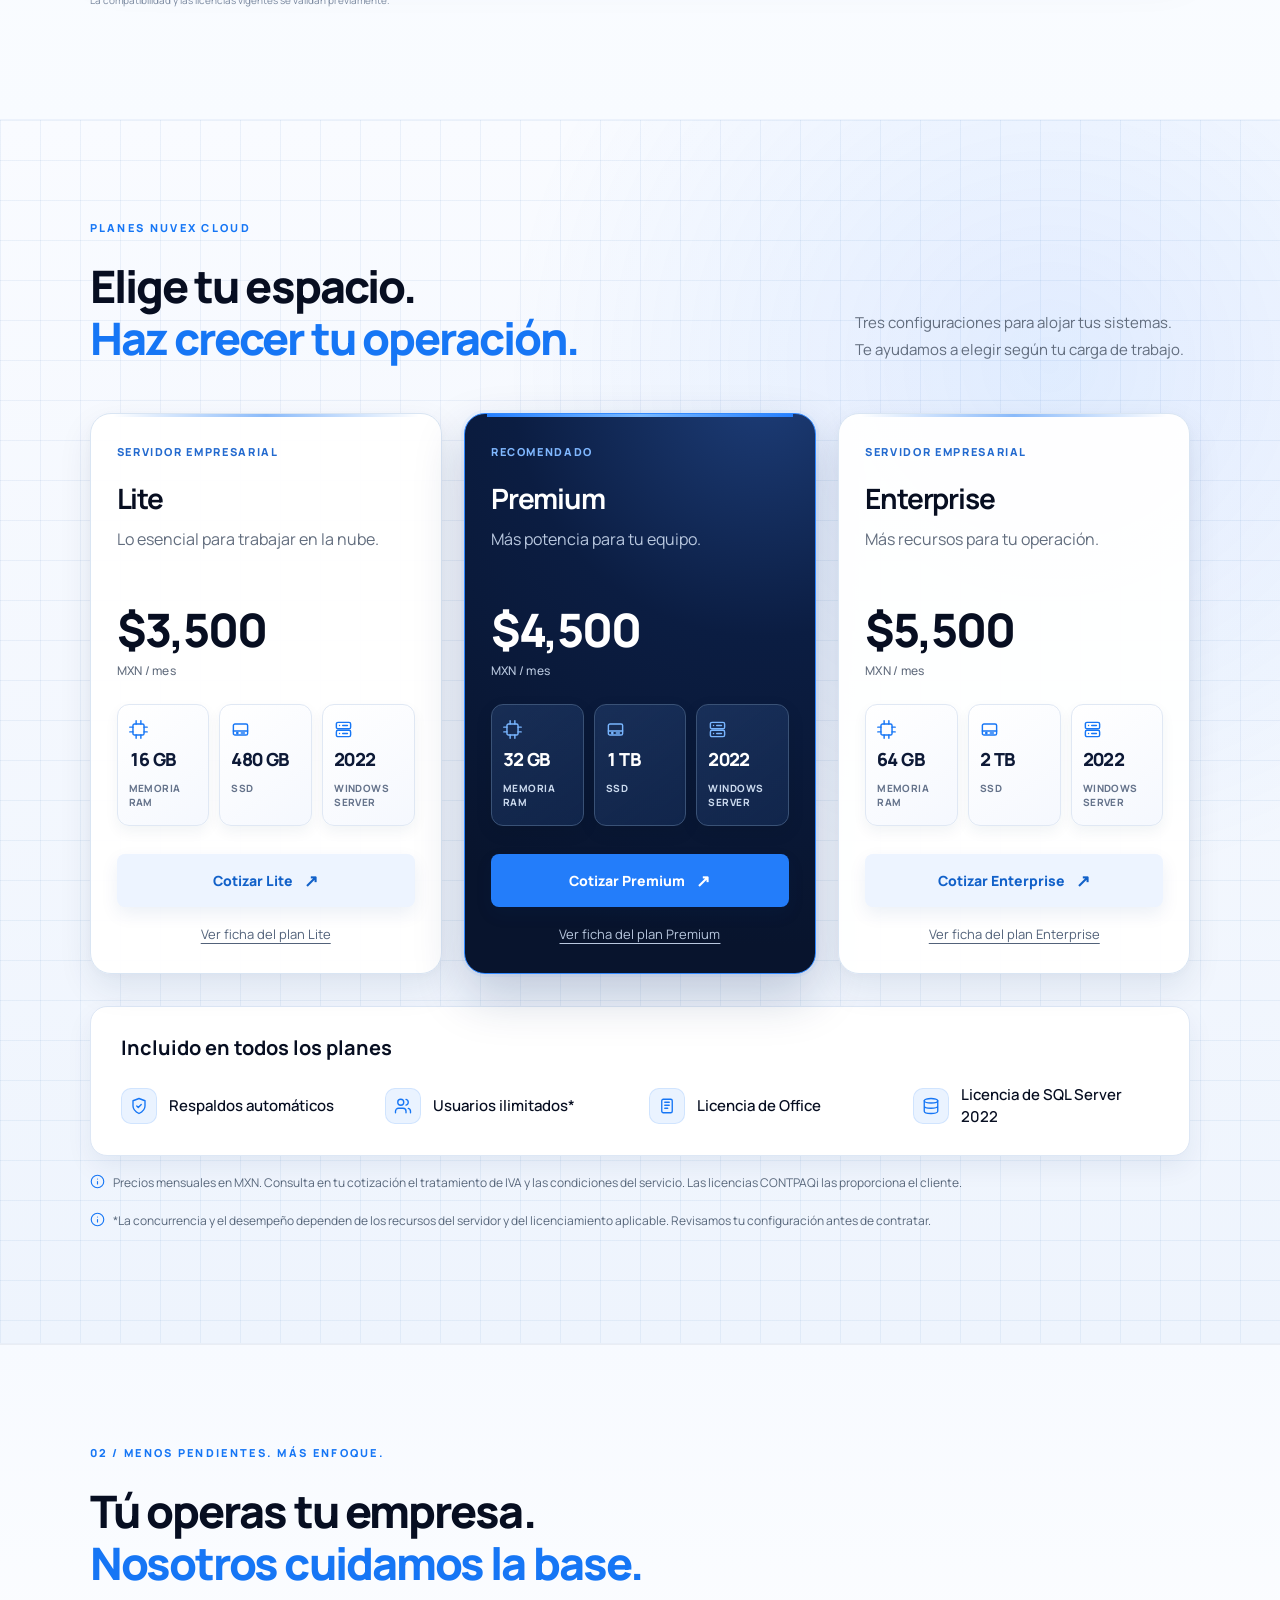
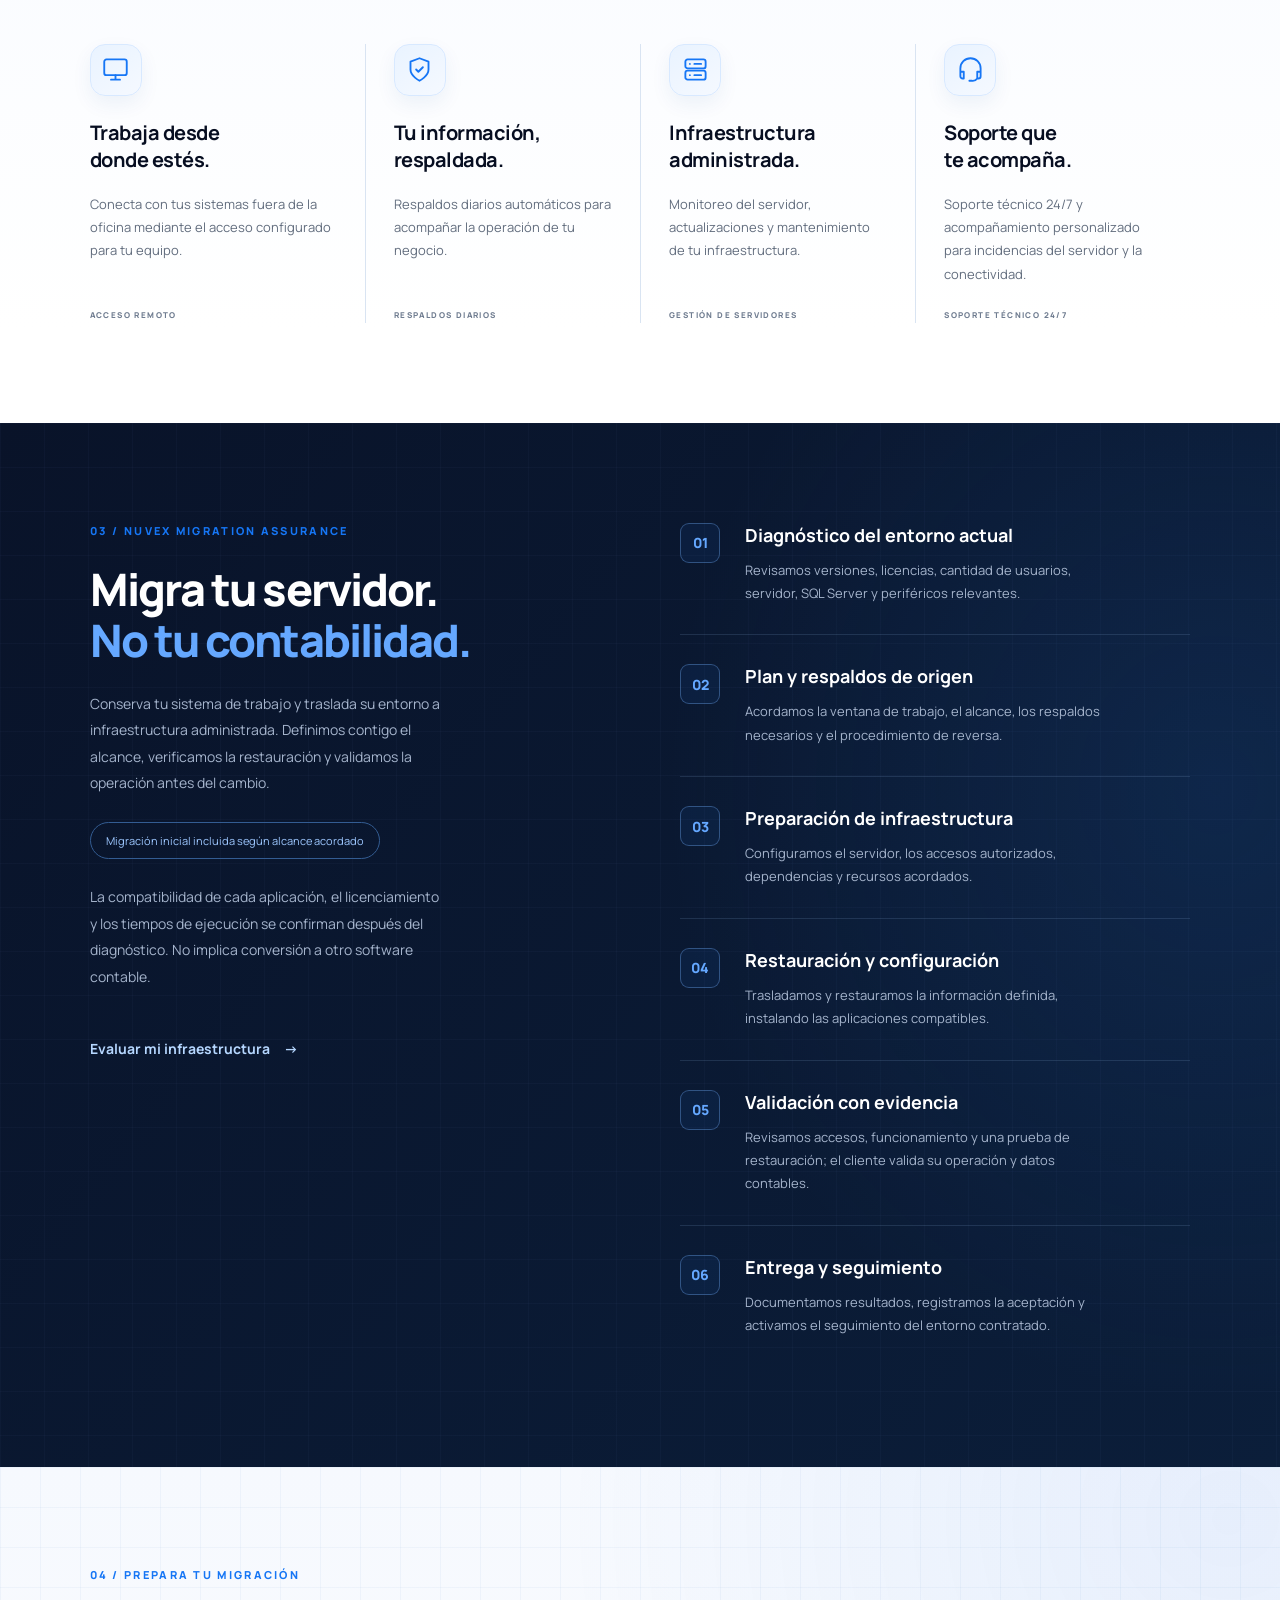
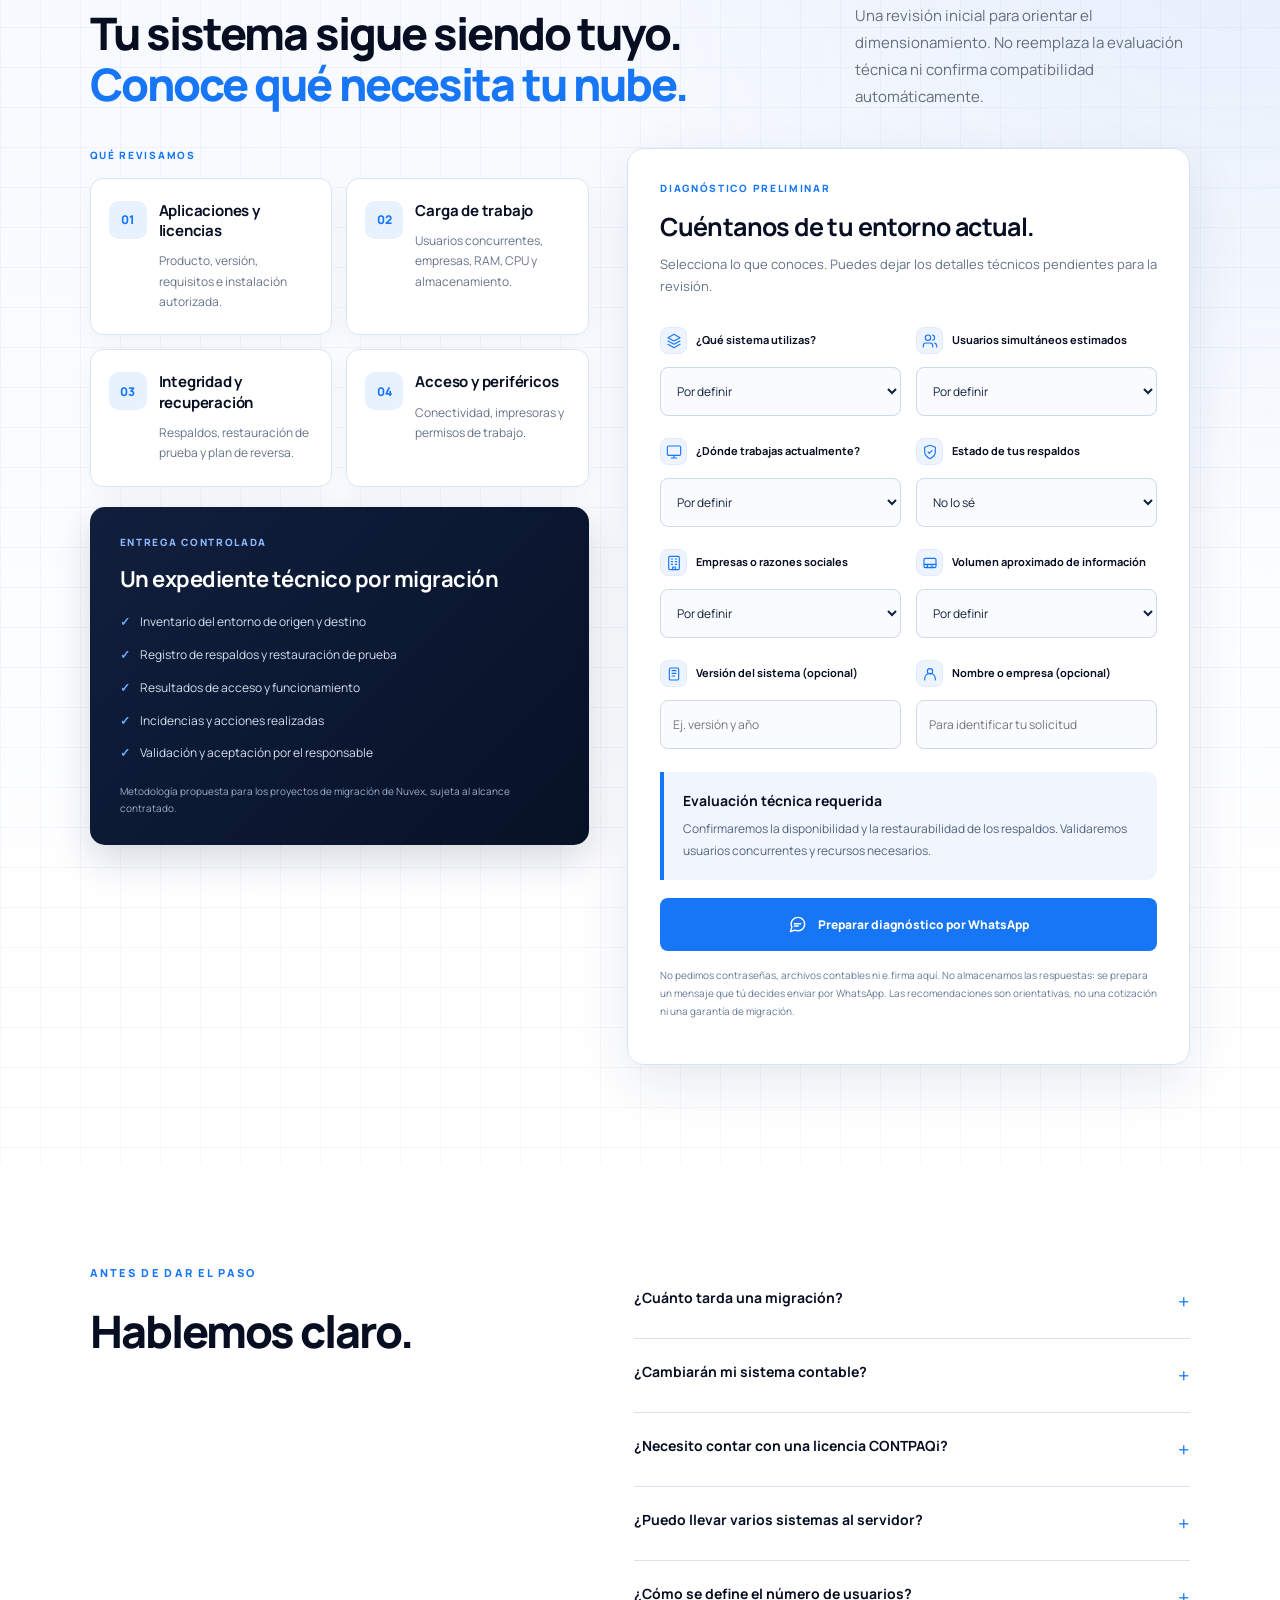
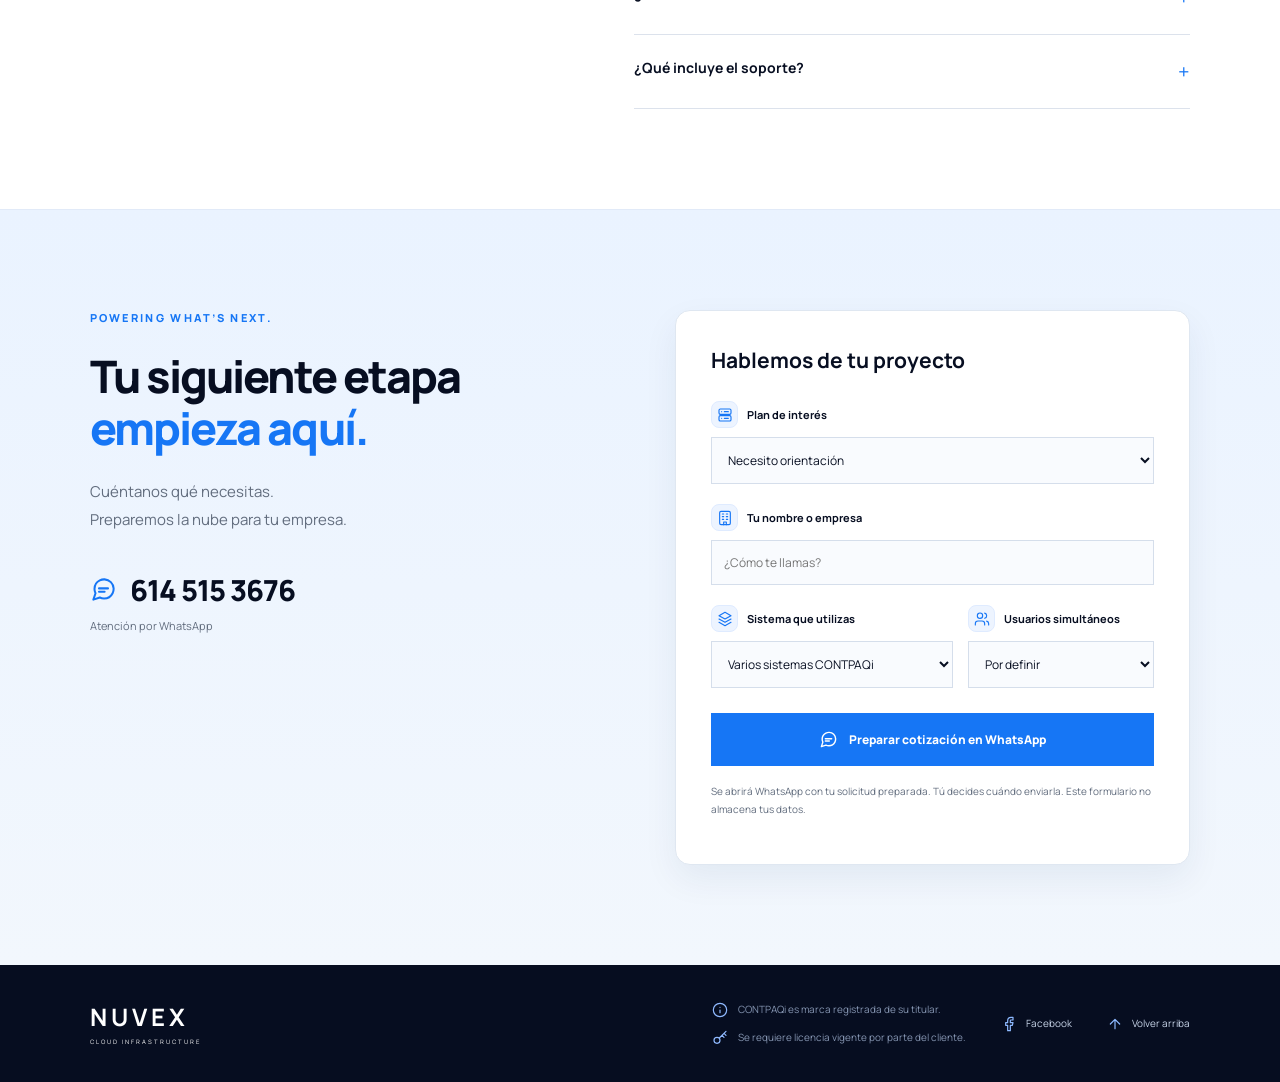
==== commit c1c76219: "Fix embedded preview style closing tag and keep Nominas horizontal logo" ====
--- a/preview.html
+++ b/preview.html
@@ -735,7 +735,7 @@
   .plan-spec .spec-head strong{font-size:16px}
   .plan-spec > span{font-size:8.5px}
 }
-</style</head><body>
+</style></head><body>
 <svg class="nu-svg-sprite" xmlns="http://www.w3.org/2000/svg" aria-hidden="true" focusable="false" width="0" height="0"><symbol id="nu-cpu" viewBox="0 0 24 24"><rect x="5" y="5" width="14" height="14" rx="2"/><path d="M9 1v4M15 1v4M9 19v4M15 19v4M19 9h4M19 15h4M1 9h4M1 15h4"/></symbol><symbol id="nu-drive" viewBox="0 0 24 24"><rect x="3" y="5" width="18" height="14" rx="2"/><path d="M3 14h18"/><circle cx="8" cy="16.5" r=".8"/><path d="M13 16.5h4"/></symbol><symbol id="nu-server" viewBox="0 0 24 24"><rect x="3" y="3" width="18" height="8" rx="2"/><rect x="3" y="13" width="18" height="8" rx="2"/><path d="M7 7h.01M7 17h.01M11 7h6M11 17h6"/></symbol><symbol id="nu-shield" viewBox="0 0 24 24"><path d="M12 22s8-4 8-10V5l-8-3-8 3v7c0 6 8 10 8 10z"/><path d="m9 12 2 2 4-4"/></symbol><symbol id="nu-users" viewBox="0 0 24 24"><path d="M16 21v-2a4 4 0 0 0-4-4H6a4 4 0 0 0-4 4v2"/><circle cx="9" cy="7" r="4"/><path d="M22 21v-2a4 4 0 0 0-3-3.87M16 3.13a4 4 0 0 1 0 7.75"/></symbol><symbol id="nu-office" viewBox="0 0 24 24"><rect x="5" y="3" width="14" height="18" rx="2"/><path d="M9 7h6M9 11h6M9 15h4"/></symbol><symbol id="nu-database" viewBox="0 0 24 24"><ellipse cx="12" cy="5" rx="9" ry="3"/><path d="M3 5v14c0 1.66 4.03 3 9 3s9-1.34 9-3V5M3 12c0 1.66 4.03 3 9 3s9-1.34 9-3"/></symbol><symbol id="nu-building" viewBox="0 0 24 24"><rect x="4" y="2" width="16" height="20" rx="2"/><path d="M8 6h2M14 6h2M8 10h2M14 10h2M8 14h2M14 14h2M10 22v-4h4v4"/></symbol><symbol id="nu-monitor" viewBox="0 0 24 24"><rect x="2" y="3" width="20" height="14" rx="2"/><path d="M8 21h8M12 17v4"/></symbol><symbol id="nu-layers" viewBox="0 0 24 24"><path d="m12 2 9 5-9 5-9-5 9-5zM3 12l9 5 9-5M3 17l9 5 9-5"/></symbol><symbol id="nu-chat" viewBox="0 0 24 24"><path d="M21 11.5a8.38 8.38 0 0 1-.9 3.8 8.5 8.5 0 0 1-7.6 4.7 8.38 8.38 0 0 1-3.8-.9L3 21l1.9-5.7a8.38 8.38 0 0 1-.9-3.8 8.5 8.5 0 0 1 4.7-7.6 8.38 8.38 0 0 1 3.8-.9h.5a8.48 8.48 0 0 1 8 8z"/><path d="M8 11h8M8 14h5"/></symbol><symbol id="nu-info" viewBox="0 0 24 24"><circle cx="12" cy="12" r="10"/><path d="M12 16v-4M12 8h.01"/></symbol><symbol id="nu-key" viewBox="0 0 24 24"><circle cx="7.5" cy="15.5" r="4.5"/><path d="M11 12l10-10M15 8l3 3M18 5l3 3"/></symbol><symbol id="nu-facebook" viewBox="0 0 24 24"><path d="M18 2h-3a5 5 0 0 0-5 5v3H7v4h3v8h4v-8h3l1-4h-4V7a1 1 0 0 1 1-1h3z"/></symbol><symbol id="nu-arrowup" viewBox="0 0 24 24"><path d="M12 19V5M5 12l7-7 7 7"/></symbol><symbol id="nu-user" viewBox="0 0 24 24"><circle cx="12" cy="8" r="4"/><path d="M4 21v-2a8 8 0 0 1 16 0v2"/></symbol><symbol id="nu-headset" viewBox="0 0 24 24"><path d="M3 14v-3a9 9 0 0 1 18 0v3M3 14h3v6H5a2 2 0 0 1-2-2v-4zM21 14h-3v6h1a2 2 0 0 0 2-2v-4zM18 20a5 5 0 0 1-5 2h-2"/></symbol><symbol id="nu-clock" viewBox="0 0 24 24"><circle cx="12" cy="12" r="9"/><path d="M12 7v5l3 2"/></symbol><symbol id="nu-product-ledger" viewBox="0 0 24 24"><rect x="4" y="3" width="16" height="18" rx="2"/><path d="M8 3v18M11 8h6M11 12h6M11 16h4"/></symbol><symbol id="nu-product-store" viewBox="0 0 24 24"><path d="M4 9 6 4h12l2 5M4 9h16M5 12v8h14v-8M9 20v-6h6v6M4 9c0 3 3 3 4 1 .8 2.3 3.2 2.3 4 0 .8 2.3 3.2 2.3 4 0 1 2 4 2 4-1"/></symbol><symbol id="nu-product-bank" viewBox="0 0 24 24"><path d="m3 10 9-6 9 6M3 10h18M6 10v9M10 10v9M14 10v9M18 10v9M3 20h18"/></symbol><symbol id="nu-product-payroll" viewBox="0 0 24 24"><rect x="3" y="4" width="18" height="16" rx="2"/><circle cx="9" cy="10" r="2"/><path d="M5.5 16c0-2 7-2 7 0M15 9h4M15 13h4M15 17h4"/></symbol><symbol id="nu-product-xml" viewBox="0 0 24 24"><rect x="5" y="2" width="14" height="20" rx="2"/><path d="m9 7-3 3 3 3m6-6 3 3-3 3M13.5 6l-3 8"/></symbol><symbol id="nu-product-invoice" viewBox="0 0 24 24"><path d="M7 2h9l4 4v14a2 2 0 0 1-2 2H7a2 2 0 0 1-2-2V4a2 2 0 0 1 2-2z"/><path d="M16 2v5h4M9 10h7M9 14h4m-3 4 1.8 1.8L16 16"/></symbol></svg>
 <a class="skip" href="#contenido">Ir al contenido</a>
 <header><a href="/" data-home-link class="brand" aria-label="Nuvex Cloud, inicio"><img class="brand-logo" src="https://raw.githubusercontent.com/carmacorte/Nuvexdatacenter/main/assets/logo.png" alt="NUVEX Cloud Infrastructure" width="1782" height="1136"></a><nav id="navigation" aria-label="Navegación principal"><a href="#soluciones">Soluciones</a><a href="#planes">Planes</a><a href="#ventajas">Por qué Nuvex</a><a href="#migracion">Migración</a><a href="#diagnostico">Diagnóstico</a></nav><a class="nav-cta" href="#contacto">Hablemos <span></span></a><button class="menu" aria-label="Abrir menú" aria-expanded="false" aria-controls="navigation">☰</button></header>
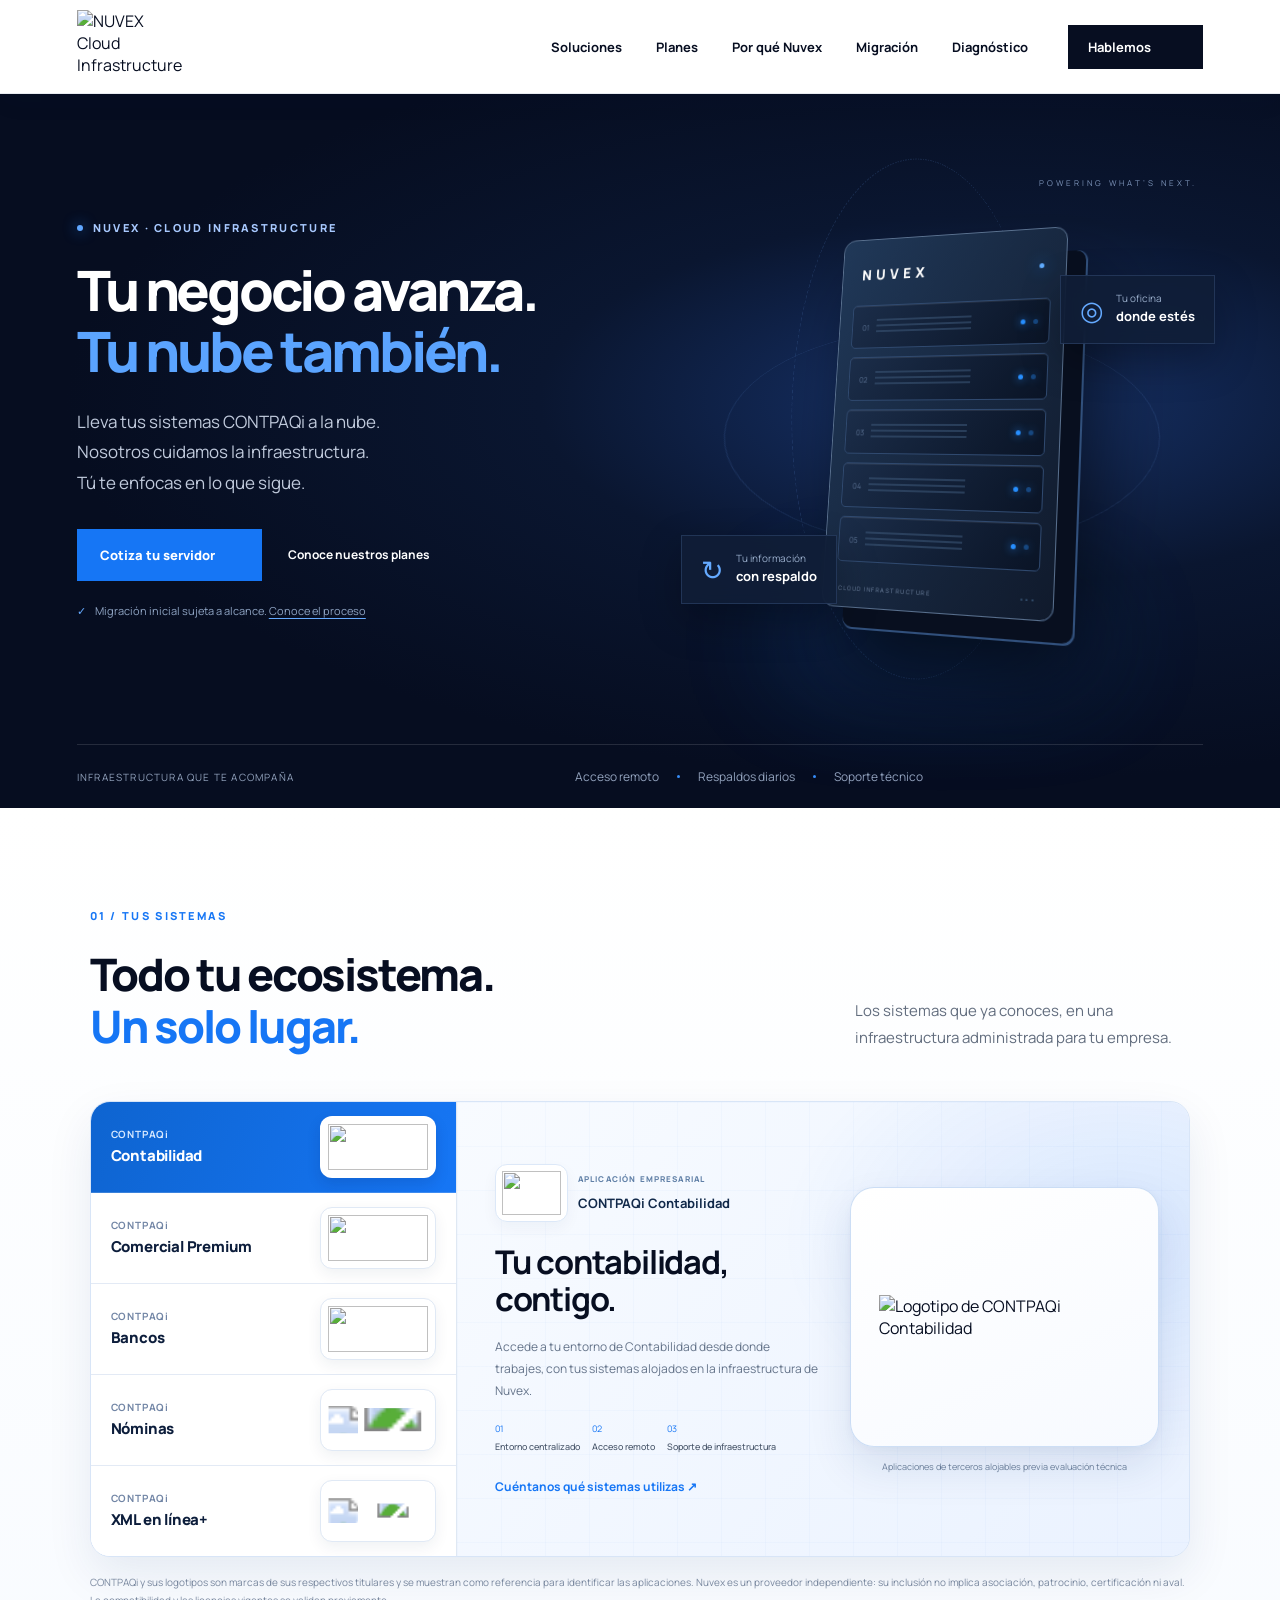
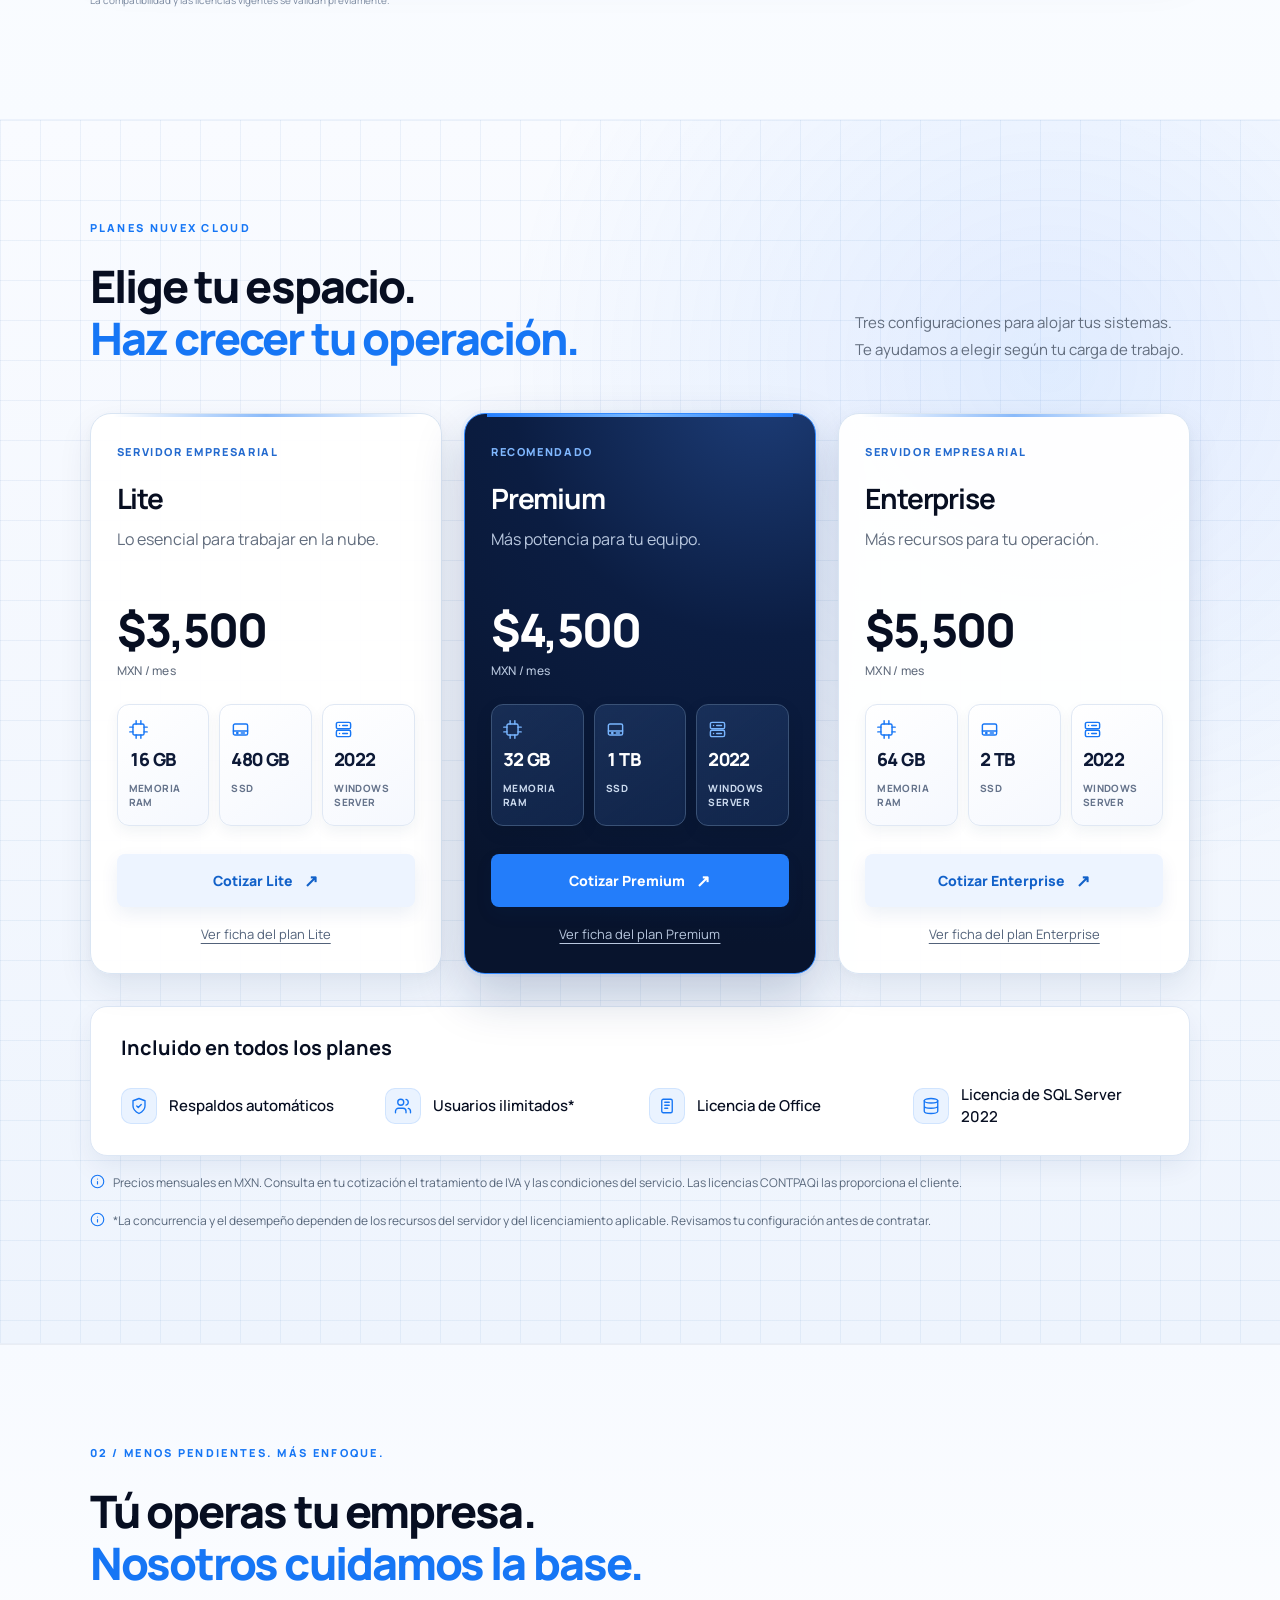
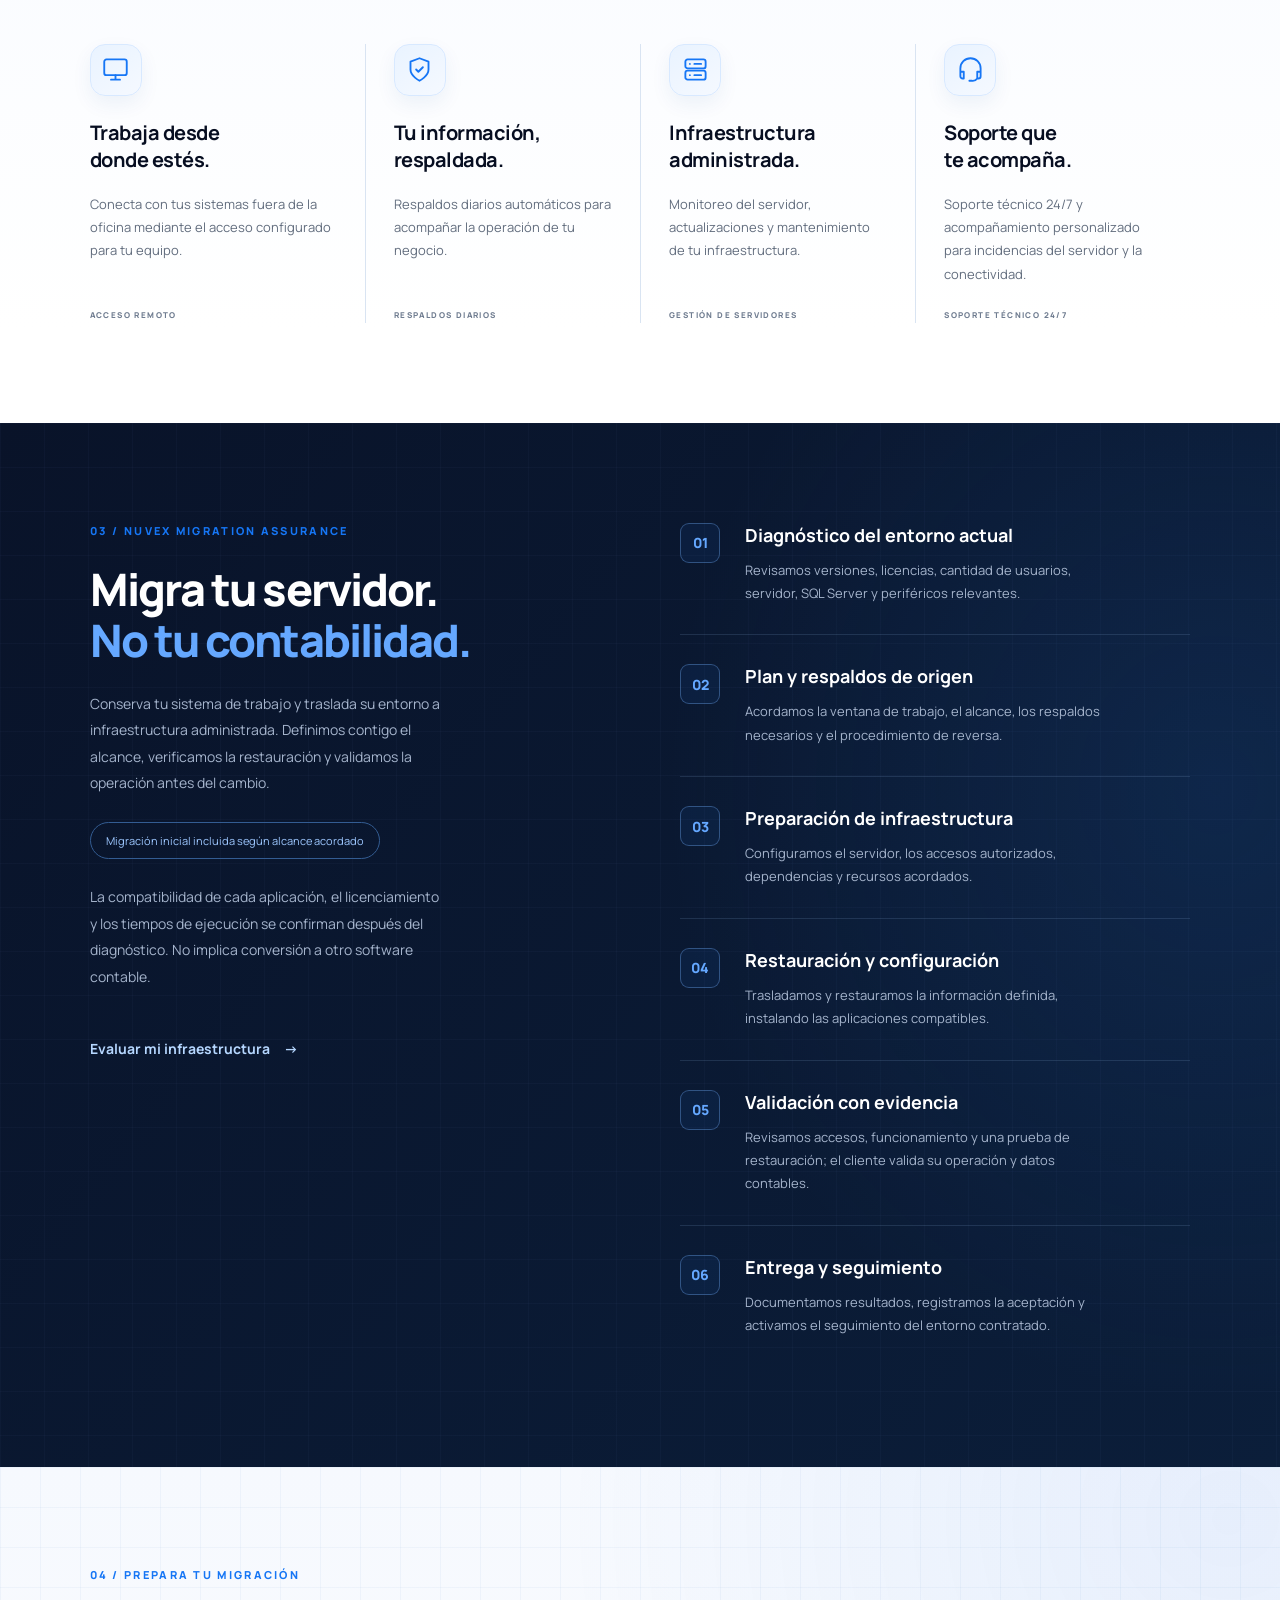
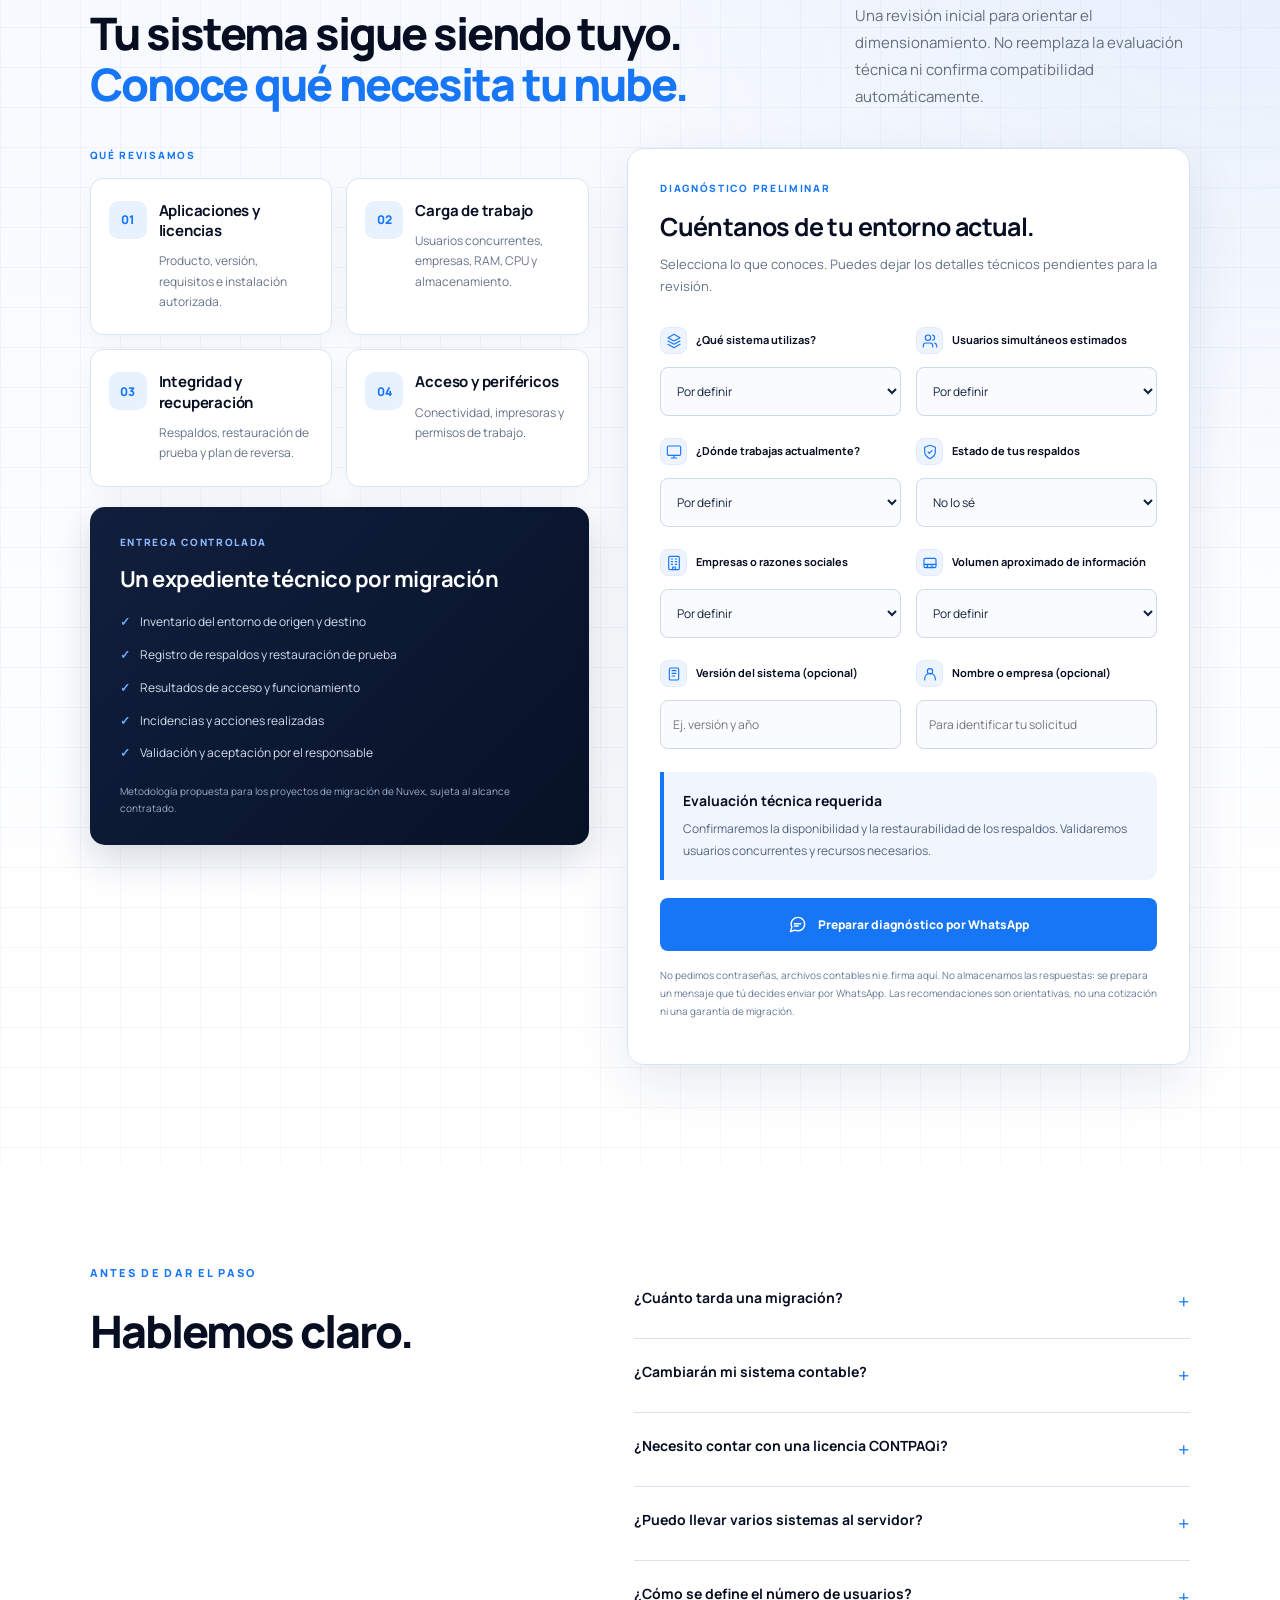
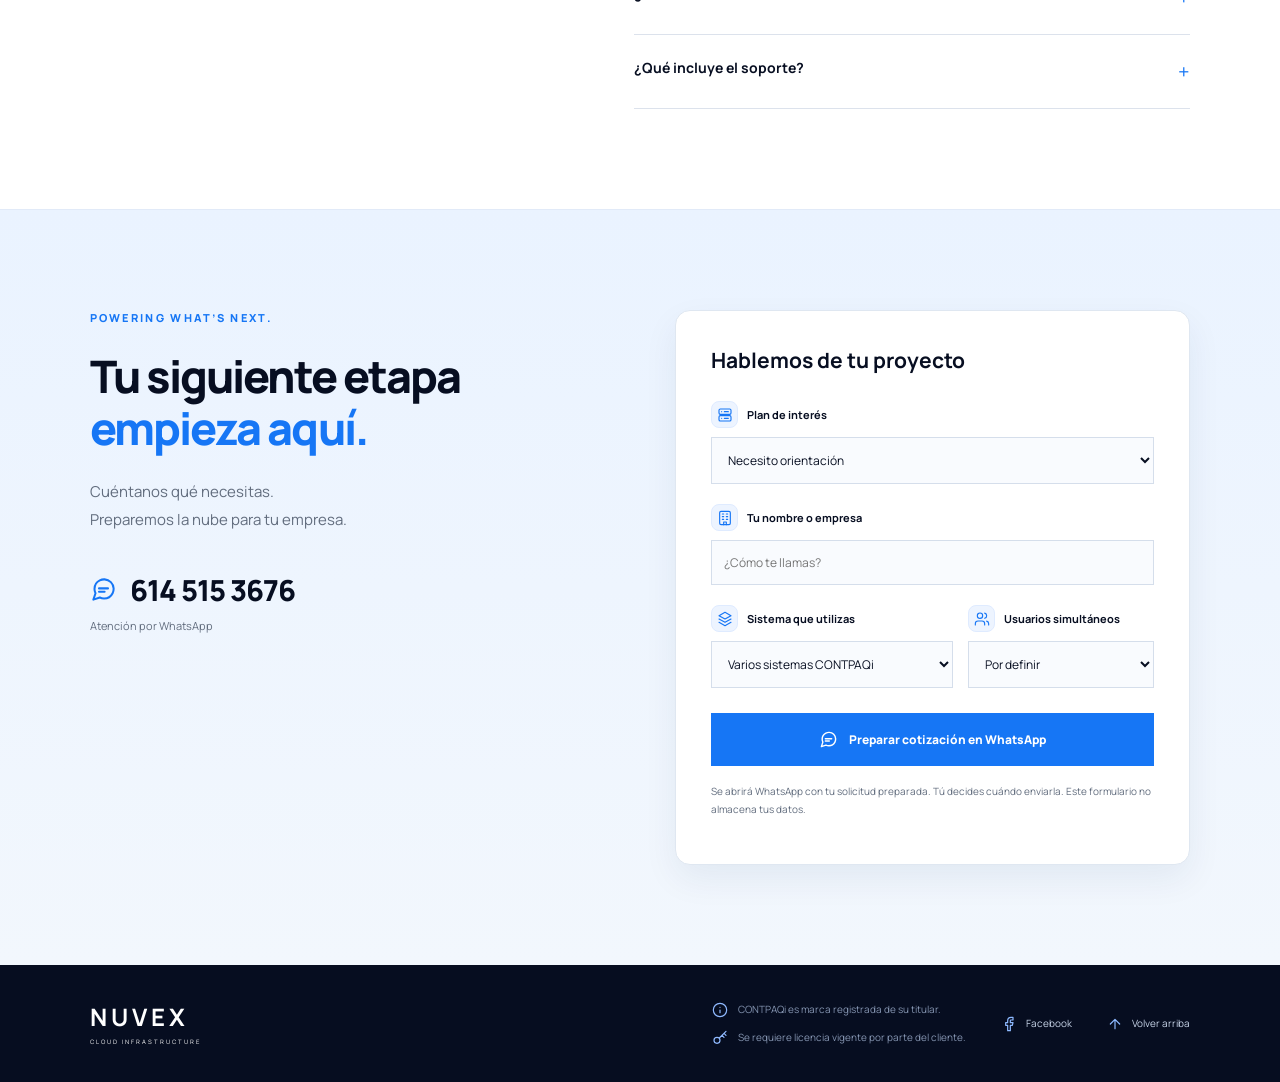
==== commit c01a8671: "Update Nuvex standalone preview with horizontal Nominas and XML branding" ====
--- a/preview.html
+++ b/preview.html
@@ -735,6 +735,48 @@
   .plan-spec .spec-head strong{font-size:16px}
   .plan-spec > span{font-size:8.5px}
 }
+
+
+/* NUVEX HORIZONTAL LOGO VIEWBOX V1 — official marks in matched horizontal proportions */
+.official-app-tabs .app-brand-mark .official-horizontal-logo,
+.system-active-brand .official-horizontal-logo,
+.official-logo-frame .official-horizontal-logo{
+  display:block;
+  width:100%;
+  height:auto;
+  max-height:100%;
+  aspect-ratio:900 / 280;
+  flex:0 1 auto;
+  overflow:visible;
+}
+.official-app-tabs .app-brand-mark .official-horizontal-logo{
+  max-width:100%;
+  object-fit:contain;
+}
+.system-active-brand .official-horizontal-logo{
+  max-width:100%;
+}
+.official-logo-frame .official-horizontal-logo{
+  width:100%;
+  max-width:580px;
+  max-height:245px;
+  margin:auto;
+  filter:none;
+  animation:official-logo-in .25s ease both;
+}
+.official-app-tabs .official-app-tab[data-system=nominas] .app-brand-mark,
+.official-app-tabs .official-app-tab[data-system=xml] .app-brand-mark{
+  background:#fff;
+  overflow:hidden;
+}
+@media(max-width:600px){
+  .official-logo-frame .official-horizontal-logo{
+    max-height:155px;
+  }
+}
+@media(prefers-reduced-motion:reduce){
+  .official-logo-frame .official-horizontal-logo{animation:none}
+}
 </style></head><body>
 <svg class="nu-svg-sprite" xmlns="http://www.w3.org/2000/svg" aria-hidden="true" focusable="false" width="0" height="0"><symbol id="nu-cpu" viewBox="0 0 24 24"><rect x="5" y="5" width="14" height="14" rx="2"/><path d="M9 1v4M15 1v4M9 19v4M15 19v4M19 9h4M19 15h4M1 9h4M1 15h4"/></symbol><symbol id="nu-drive" viewBox="0 0 24 24"><rect x="3" y="5" width="18" height="14" rx="2"/><path d="M3 14h18"/><circle cx="8" cy="16.5" r=".8"/><path d="M13 16.5h4"/></symbol><symbol id="nu-server" viewBox="0 0 24 24"><rect x="3" y="3" width="18" height="8" rx="2"/><rect x="3" y="13" width="18" height="8" rx="2"/><path d="M7 7h.01M7 17h.01M11 7h6M11 17h6"/></symbol><symbol id="nu-shield" viewBox="0 0 24 24"><path d="M12 22s8-4 8-10V5l-8-3-8 3v7c0 6 8 10 8 10z"/><path d="m9 12 2 2 4-4"/></symbol><symbol id="nu-users" viewBox="0 0 24 24"><path d="M16 21v-2a4 4 0 0 0-4-4H6a4 4 0 0 0-4 4v2"/><circle cx="9" cy="7" r="4"/><path d="M22 21v-2a4 4 0 0 0-3-3.87M16 3.13a4 4 0 0 1 0 7.75"/></symbol><symbol id="nu-office" viewBox="0 0 24 24"><rect x="5" y="3" width="14" height="18" rx="2"/><path d="M9 7h6M9 11h6M9 15h4"/></symbol><symbol id="nu-database" viewBox="0 0 24 24"><ellipse cx="12" cy="5" rx="9" ry="3"/><path d="M3 5v14c0 1.66 4.03 3 9 3s9-1.34 9-3V5M3 12c0 1.66 4.03 3 9 3s9-1.34 9-3"/></symbol><symbol id="nu-building" viewBox="0 0 24 24"><rect x="4" y="2" width="16" height="20" rx="2"/><path d="M8 6h2M14 6h2M8 10h2M14 10h2M8 14h2M14 14h2M10 22v-4h4v4"/></symbol><symbol id="nu-monitor" viewBox="0 0 24 24"><rect x="2" y="3" width="20" height="14" rx="2"/><path d="M8 21h8M12 17v4"/></symbol><symbol id="nu-layers" viewBox="0 0 24 24"><path d="m12 2 9 5-9 5-9-5 9-5zM3 12l9 5 9-5M3 17l9 5 9-5"/></symbol><symbol id="nu-chat" viewBox="0 0 24 24"><path d="M21 11.5a8.38 8.38 0 0 1-.9 3.8 8.5 8.5 0 0 1-7.6 4.7 8.38 8.38 0 0 1-3.8-.9L3 21l1.9-5.7a8.38 8.38 0 0 1-.9-3.8 8.5 8.5 0 0 1 4.7-7.6 8.38 8.38 0 0 1 3.8-.9h.5a8.48 8.48 0 0 1 8 8z"/><path d="M8 11h8M8 14h5"/></symbol><symbol id="nu-info" viewBox="0 0 24 24"><circle cx="12" cy="12" r="10"/><path d="M12 16v-4M12 8h.01"/></symbol><symbol id="nu-key" viewBox="0 0 24 24"><circle cx="7.5" cy="15.5" r="4.5"/><path d="M11 12l10-10M15 8l3 3M18 5l3 3"/></symbol><symbol id="nu-facebook" viewBox="0 0 24 24"><path d="M18 2h-3a5 5 0 0 0-5 5v3H7v4h3v8h4v-8h3l1-4h-4V7a1 1 0 0 1 1-1h3z"/></symbol><symbol id="nu-arrowup" viewBox="0 0 24 24"><path d="M12 19V5M5 12l7-7 7 7"/></symbol><symbol id="nu-user" viewBox="0 0 24 24"><circle cx="12" cy="8" r="4"/><path d="M4 21v-2a8 8 0 0 1 16 0v2"/></symbol><symbol id="nu-headset" viewBox="0 0 24 24"><path d="M3 14v-3a9 9 0 0 1 18 0v3M3 14h3v6H5a2 2 0 0 1-2-2v-4zM21 14h-3v6h1a2 2 0 0 0 2-2v-4zM18 20a5 5 0 0 1-5 2h-2"/></symbol><symbol id="nu-clock" viewBox="0 0 24 24"><circle cx="12" cy="12" r="9"/><path d="M12 7v5l3 2"/></symbol><symbol id="nu-product-ledger" viewBox="0 0 24 24"><rect x="4" y="3" width="16" height="18" rx="2"/><path d="M8 3v18M11 8h6M11 12h6M11 16h4"/></symbol><symbol id="nu-product-store" viewBox="0 0 24 24"><path d="M4 9 6 4h12l2 5M4 9h16M5 12v8h14v-8M9 20v-6h6v6M4 9c0 3 3 3 4 1 .8 2.3 3.2 2.3 4 0 .8 2.3 3.2 2.3 4 0 1 2 4 2 4-1"/></symbol><symbol id="nu-product-bank" viewBox="0 0 24 24"><path d="m3 10 9-6 9 6M3 10h18M6 10v9M10 10v9M14 10v9M18 10v9M3 20h18"/></symbol><symbol id="nu-product-payroll" viewBox="0 0 24 24"><rect x="3" y="4" width="18" height="16" rx="2"/><circle cx="9" cy="10" r="2"/><path d="M5.5 16c0-2 7-2 7 0M15 9h4M15 13h4M15 17h4"/></symbol><symbol id="nu-product-xml" viewBox="0 0 24 24"><rect x="5" y="2" width="14" height="20" rx="2"/><path d="m9 7-3 3 3 3m6-6 3 3-3 3M13.5 6l-3 8"/></symbol><symbol id="nu-product-invoice" viewBox="0 0 24 24"><path d="M7 2h9l4 4v14a2 2 0 0 1-2 2H7a2 2 0 0 1-2-2V4a2 2 0 0 1 2-2z"/><path d="M16 2v5h4M9 10h7M9 14h4m-3 4 1.8 1.8L16 16"/></symbol></svg>
 <a class="skip" href="#contenido">Ir al contenido</a>
@@ -762,11 +804,11 @@
   </button>
     <button type="button" role="tab" class="official-app-tab" id="tab-nominas" data-system="nominas" aria-controls="system-detail" aria-selected="false" tabindex="-1">
     <span class="app-tab-copy"><small>CONTPAQi</small><strong>Nóminas</strong></span>
-    <span class="app-brand-mark" aria-hidden="true"><img src="https://contenidos.contpaqi.com/files/CONTPAQi_submarca_Nominas_RGB_A.png" alt="" loading="lazy" decoding="async" referrerpolicy="no-referrer" data-logo-fallback="assets/contpaqi/nominas.png"></span>
+    <span class="app-brand-mark" aria-hidden="true"><svg class="official-horizontal-logo" viewBox="0 0 900 280" xmlns="http://www.w3.org/2000/svg" focusable="false" aria-hidden="true"><svg x="5" y="17" width="265" height="246" viewBox="230 20 635 590"><image href="https://raw.githubusercontent.com/carmacorte/Nuvexdatacenter/main/assets/contpaqi/nominas.png" width="1097" height="1074"/></svg><svg x="285" y="35" width="597" height="210" viewBox="2 680 1095 385"><image href="https://raw.githubusercontent.com/carmacorte/Nuvexdatacenter/main/assets/contpaqi/nominas.png" width="1097" height="1074"/></svg></svg></span>
   </button>
     <button type="button" role="tab" class="official-app-tab" id="tab-xml" data-system="xml" aria-controls="system-detail" aria-selected="false" tabindex="-1">
-    <span class="app-tab-copy"><small>CONTPAQi</small><strong>XML en línea</strong></span>
-    <span class="app-brand-mark" aria-hidden="true"><img src="https://raw.githubusercontent.com/carmacorte/Nuvexdatacenter/main/assets/contpaqi/xml-en-linea.png" alt="" loading="lazy"></span>
+    <span class="app-tab-copy"><small>CONTPAQi</small><strong>XML en línea+</strong></span>
+    <span class="app-brand-mark" aria-hidden="true"><svg class="official-horizontal-logo" viewBox="0 0 900 280" xmlns="http://www.w3.org/2000/svg" focusable="false" aria-hidden="true"><svg x="5" y="28" width="265" height="223" viewBox="495 0 605 510"><image href="https://raw.githubusercontent.com/carmacorte/Nuvexdatacenter/main/assets/contpaqi/xml-en-linea.png" width="1600" height="859"/></svg><svg x="285" y="76" width="600" height="128" viewBox="0 515 1600 340"><image href="https://raw.githubusercontent.com/carmacorte/Nuvexdatacenter/main/assets/contpaqi/xml-en-linea.png" width="1600" height="859"/></svg></svg></span>
   </button>
     </div>
     <div class="system-detail official-app-detail" id="system-detail" role="tabpanel" aria-labelledby="tab-contabilidad" tabindex="0">
@@ -965,19 +1007,42 @@
   contabilidad:['Tu contabilidad,\ncontigo.','Accede a tu entorno de Contabilidad desde donde trabajes, con tus sistemas alojados en la infraestructura de Nuvex.','ledger','contabilidad.png','CONTPAQi Contabilidad'],
   comercial:['Tu operación comercial,\nconectada.','Lleva tu entorno de Comercial Premium a una infraestructura centralizada. Revisamos contigo la versión y los recursos que necesita tu operación.','store','comercial-premium.png','CONTPAQi Comercial Premium'],
   bancos:['Tu entorno de Bancos,\na tu alcance.','Conecta a tu equipo con su sistema de Bancos desde un entorno administrado por Nuvex.','bank','bancos.png','CONTPAQi Bancos'],
-  nominas:['Tu sistema de Nóminas,\nen la nube.','Mantén el entorno de trabajo de tu equipo en un servidor administrado, sujeto a validación de compatibilidad, acceso remoto y política de respaldos.','payroll','https://contenidos.contpaqi.com/files/CONTPAQi_submarca_Nominas_RGB_A.png','CONTPAQi Nóminas'],
-  xml:['Tus documentos,\nen el mismo entorno.','Incluye tus necesidades de XML en línea y documentos digitales en la revisión de infraestructura, conectividad y respaldos.','xml','xml-en-linea.png','CONTPAQi XML en línea']
+  nominas:['Tu sistema de Nóminas,\nen la nube.','Mantén el entorno de trabajo de tu equipo en un servidor administrado, sujeto a validación de compatibilidad, acceso remoto y política de respaldos.','payroll','nominas.png','CONTPAQi Nóminas'],
+  xml:['Tus documentos,\nen el mismo entorno.','Incluye tus necesidades de XML en línea y documentos digitales en la revisión de infraestructura, conectividad y respaldos.','xml','xml-en-linea.png','CONTPAQi XML en línea+']
 };
-// Preserve the previous supplied artwork if the brand-hosted horizontal image is unavailable.
-document.addEventListener('error',event=>{
-  const img=event.target;
-  if(img?.tagName !== 'IMG')return;
-  const fallback=img.dataset?.logoFallback;
-  if(!fallback)return;
-  img.removeAttribute('data-logo-fallback');
-  img.src=fallback;
-},true);
+/* NUVEX HORIZONTAL BRAND MARKS V1 — build from the licensed assets already hosted locally.
+   Keeps the visual presentation of the user-supplied LOGOS.pptx without image hotlinks. */
+const horizontalLogo = key => {
+  const meta = key === 'nominas'
+    ? {src:'assets/contpaqi/nominas.png',w:1097,h:1074,
+       icon:[5,17,265,246,'230 20 635 590'],
+       text:[285,35,597,210,'2 680 1095 385']}
+    : key === 'xml'
+    ? {src:'assets/contpaqi/xml-en-linea.png',w:1600,h:859,
+       icon:[5,28,265,223,'495 0 605 510'],
+       text:[285,76,600,128,'0 515 1600 340']}
+    : null;
+  if (!meta) return '';
+  const part = ([x,y,w,h,box]) => '<svg x="'+x+'" y="'+y+'" width="'+w+'" height="'+h+'" viewBox="'+box+'"><image href="'+meta.src+'" width="'+meta.w+'" height="'+meta.h+'"></image></svg>';
+  return '<svg class="official-horizontal-logo" xmlns="http://www.w3.org/2000/svg" viewBox="0 0 900 280" role="img" aria-label="'+(key==='nominas'?'CONTPAQi Nóminas':'CONTPAQi XML en línea+')+'">'+part(meta.icon)+part(meta.text)+'</svg>';
+};
 const tabs=[...document.querySelectorAll('[role=tab]')];
+function renderSelectedLogo(container,key,file,name){
+  if (!container) return;
+  if (key==='nominas' || key==='xml'){
+    container.innerHTML=horizontalLogo(key);
+    return;
+  }
+  let img=container.querySelector('img');
+  if(!img || container.querySelector('svg')){
+    container.replaceChildren();
+    img=document.createElement('img');
+    img.decoding='async';
+    container.appendChild(img);
+  }
+  img.src='https://raw.githubusercontent.com/carmacorte/Nuvexdatacenter/main/assets/contpaqi/'+file;
+  img.alt='Logotipo de '+name;
+}
 function selectTab(t){
   if(!t || !systems[t.dataset.system])return;
   tabs.forEach(b=>{b.setAttribute('aria-selected',String(b===t));b.tabIndex=b===t?0:-1});
@@ -985,24 +1050,9 @@
   document.querySelector('#system-title').innerText=title;
   document.querySelector('#system-description').textContent=description;
   document.querySelector('#system-detail').setAttribute('aria-labelledby',t.id);
-  const activeIcon=document.querySelector('#system-active-icon');
-  const activeName=document.querySelector('#system-active-name');
-  const officialLogo=document.querySelector('#system-active-logo');
-  const externalLogo = /^https:\/\//.test(file);
-  const logoSrc = externalLogo ? file : 'assets/contpaqi/'+file;
-  const fallbackSrc = 'assets/contpaqi/nominas.png';
-  if(activeIcon){
-    if(externalLogo){activeIcon.dataset.logoFallback=fallbackSrc;activeIcon.referrerPolicy='no-referrer'}
-    else activeIcon.removeAttribute('data-logo-fallback');
-    activeIcon.src=logoSrc;
-  }
-  if(activeName)activeName.textContent=name;
-  if(officialLogo){
-    if(externalLogo){officialLogo.dataset.logoFallback=fallbackSrc;officialLogo.referrerPolicy='no-referrer'}
-    else officialLogo.removeAttribute('data-logo-fallback');
-    officialLogo.src=logoSrc;
-    officialLogo.alt='Logotipo de '+name;
-  }
+  document.querySelector('#system-active-name').textContent=name;
+  renderSelectedLogo(document.querySelector('.system-active-brand'),t.dataset.system,file,name);
+  renderSelectedLogo(document.querySelector('.official-logo-frame'),t.dataset.system,file,name);
 }
 tabs.forEach((t,i)=>{t.addEventListener('click',()=>selectTab(t));t.addEventListener('keydown',e=>{let n;if(e.key==='ArrowRight')n=(i+1)%tabs.length;else if(e.key==='ArrowLeft')n=(i-1+tabs.length)%tabs.length;else if(e.key==='Home')n=0;else if(e.key==='End')n=tabs.length-1;else return;e.preventDefault();selectTab(tabs[n]);tabs[n].focus()})});
 document.querySelector('#quote-form').addEventListener('submit',e=>{e.preventDefault();const name=document.querySelector('#name');if(!name.value.trim()){name.setCustomValidity('Escribe tu nombre o empresa.');name.reportValidity();return}name.setCustomValidity('');const message=`Hola, Nuvex Cloud. Soy ${name.value.trim()}. Me gustaría cotizar un servidor en la nube.\nPlan: ${document.querySelector('#plan').value}.\nSistema: ${document.querySelector('#product').value}.\nUsuarios simultáneos: ${document.querySelector('#users').value}.\n¿Me pueden compartir información?`;const url='https://wa.me/526145153676?text='+encodeURIComponent(message);window.open(url,'_blank','noopener,noreferrer');const status=document.querySelector('#form-status');status.replaceChildren();const link=document.createElement('a');link.href=url;link.target='_blank';link.rel='noopener noreferrer';link.textContent='Solicitud preparada. Si WhatsApp no abrió, toca aquí ↗';status.append(link)});document.querySelector('#name').addEventListener('input',e=>e.target.setCustomValidity(''));
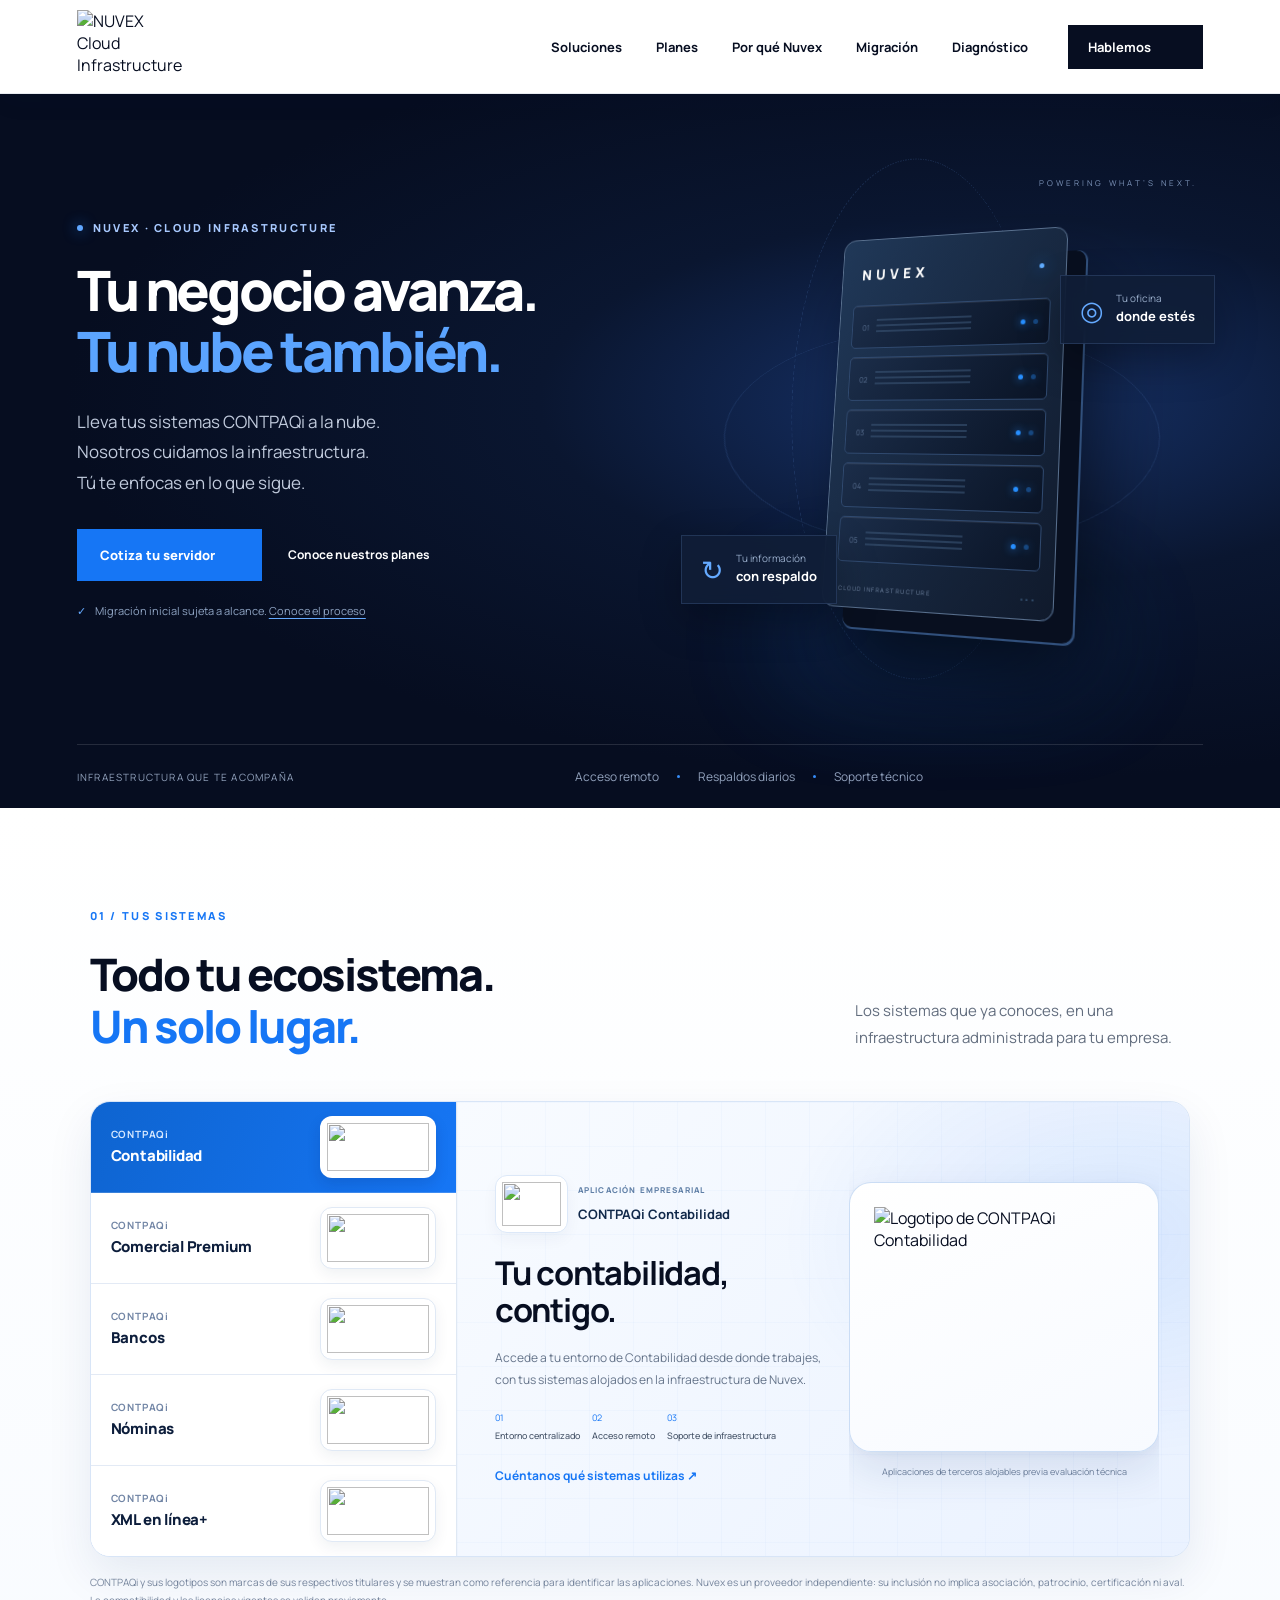
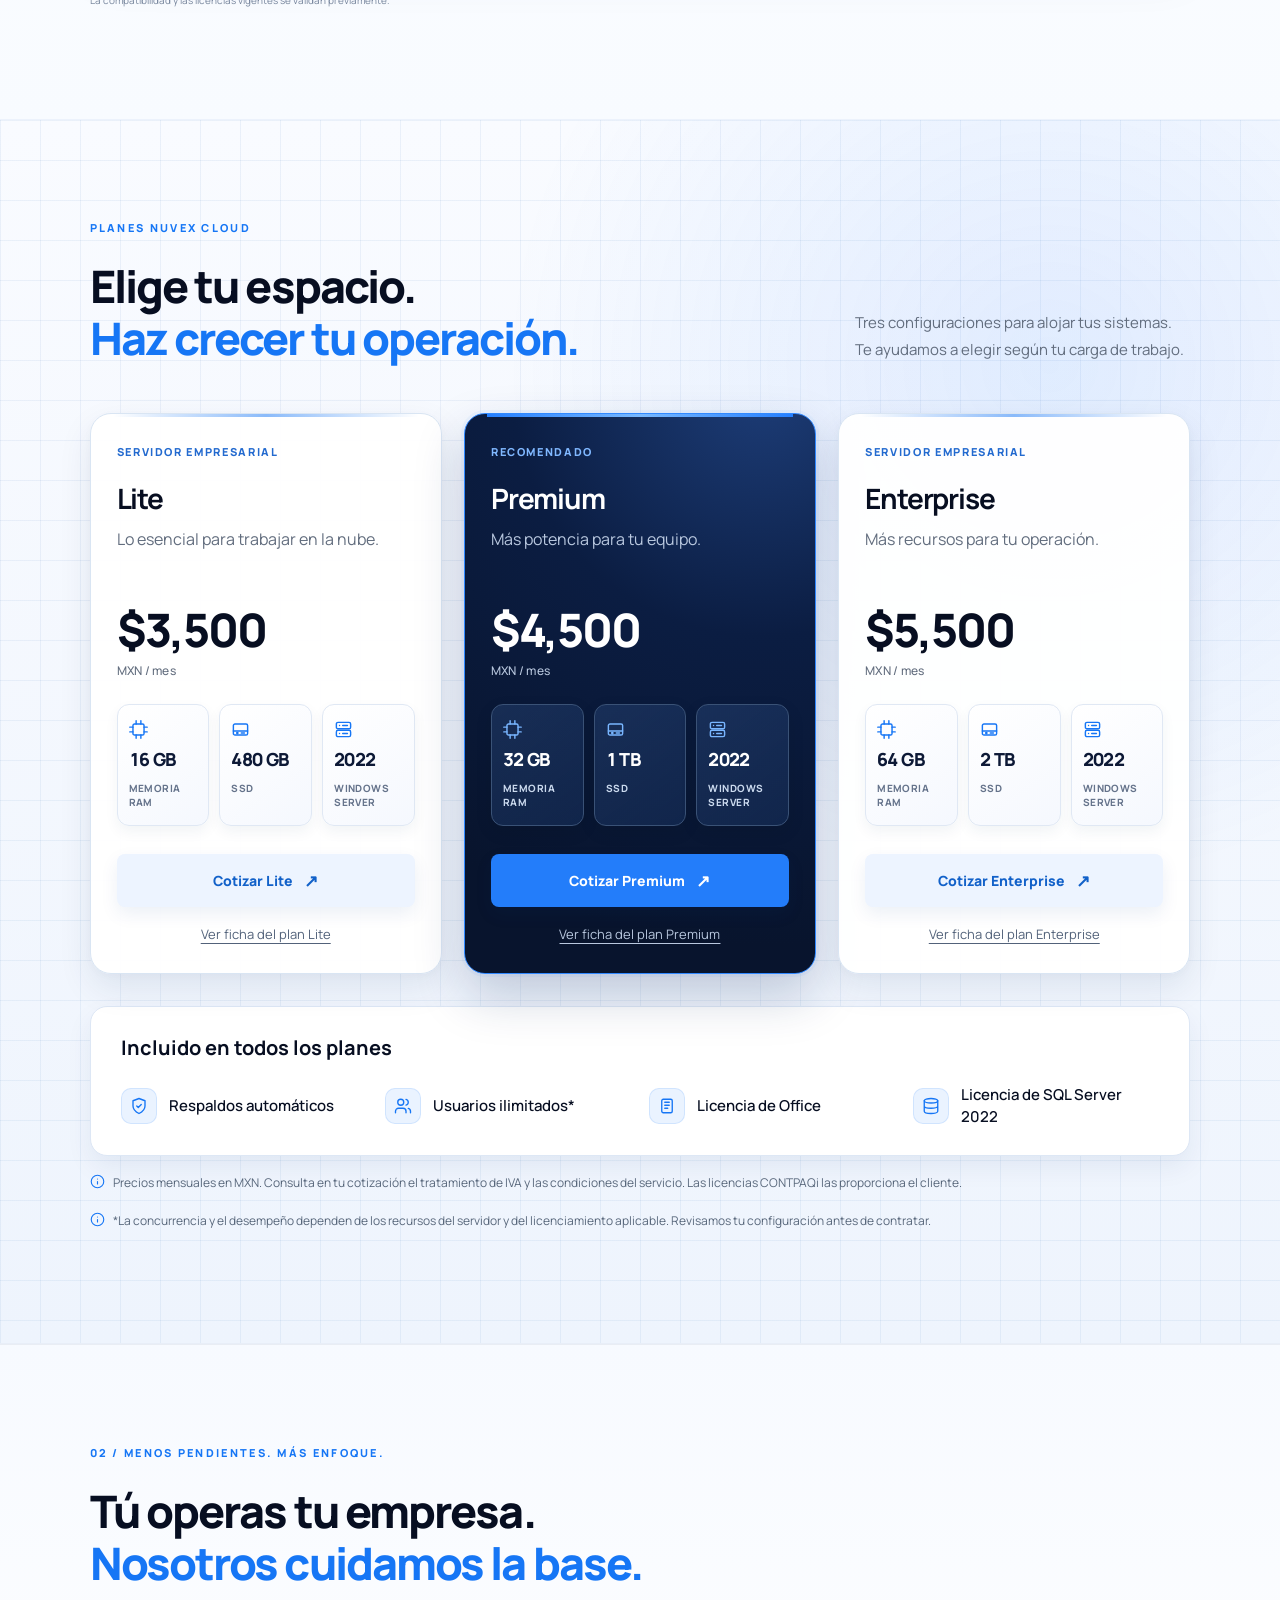
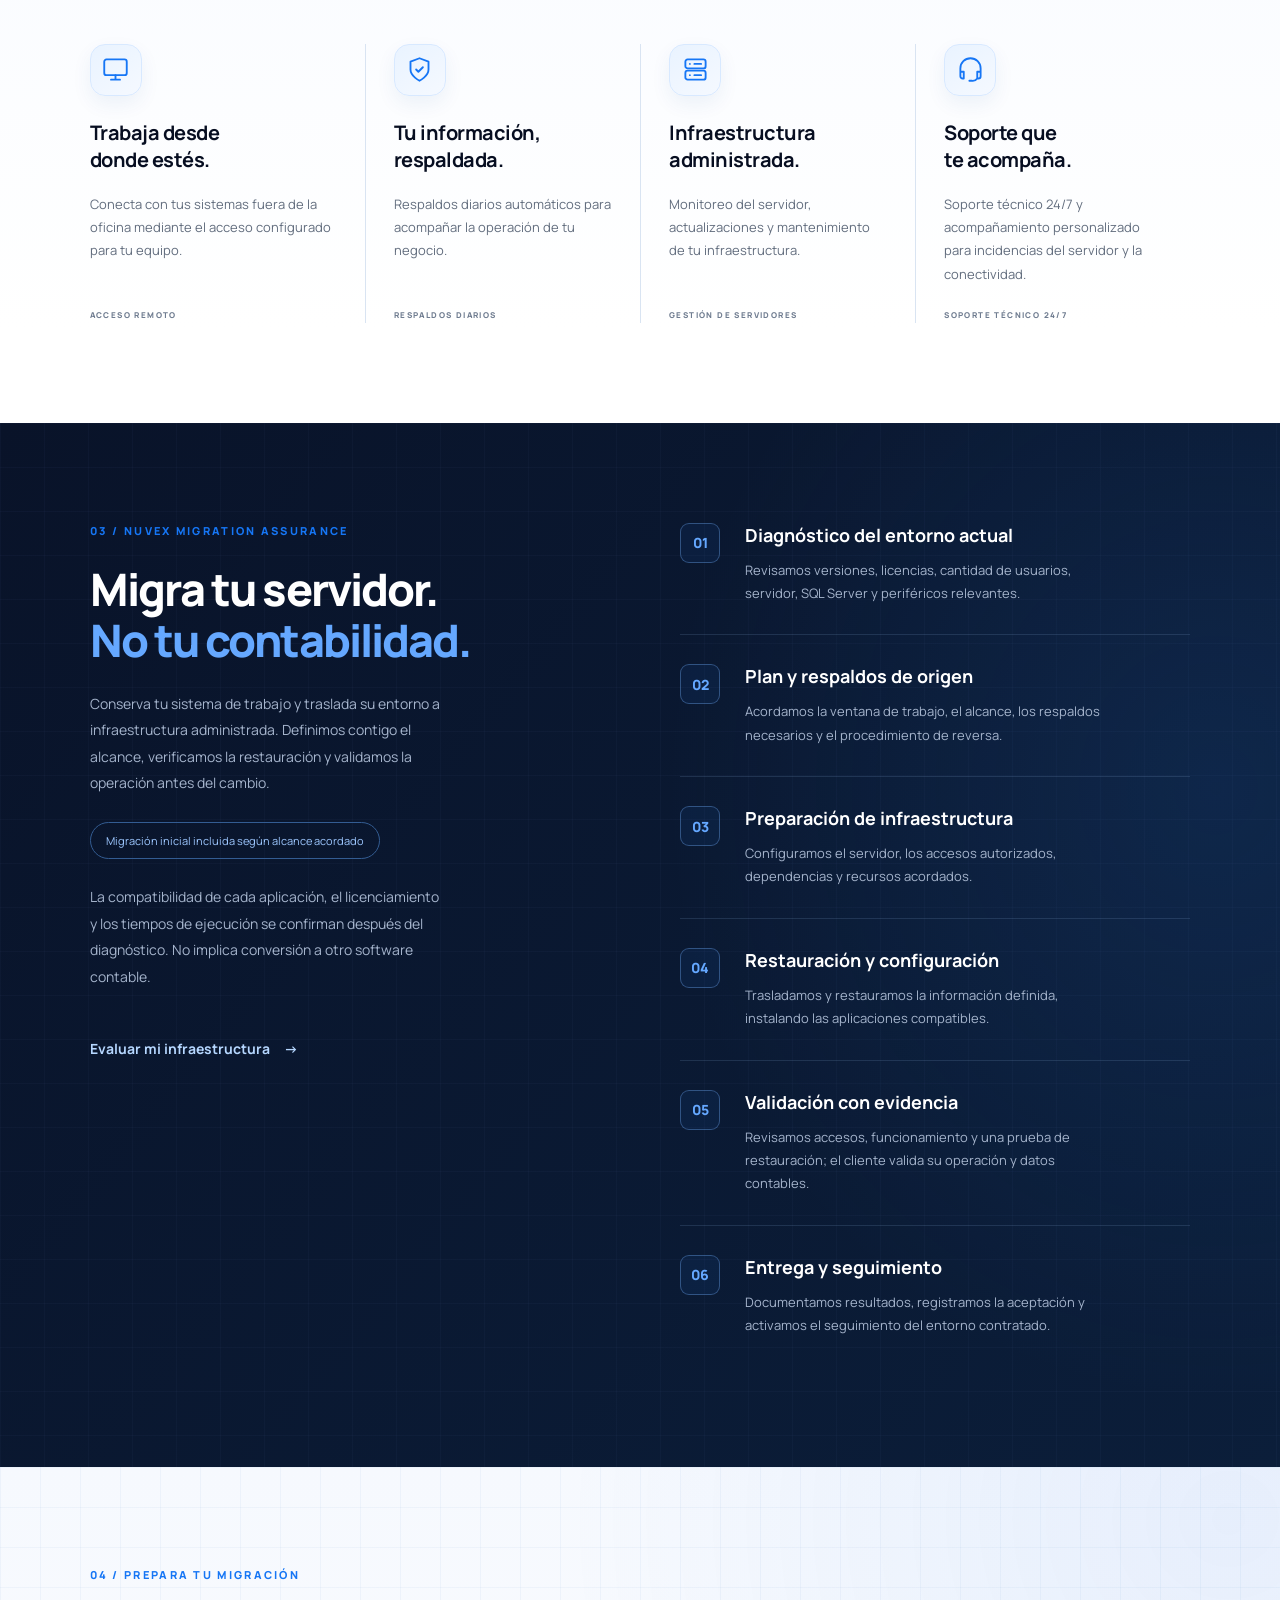
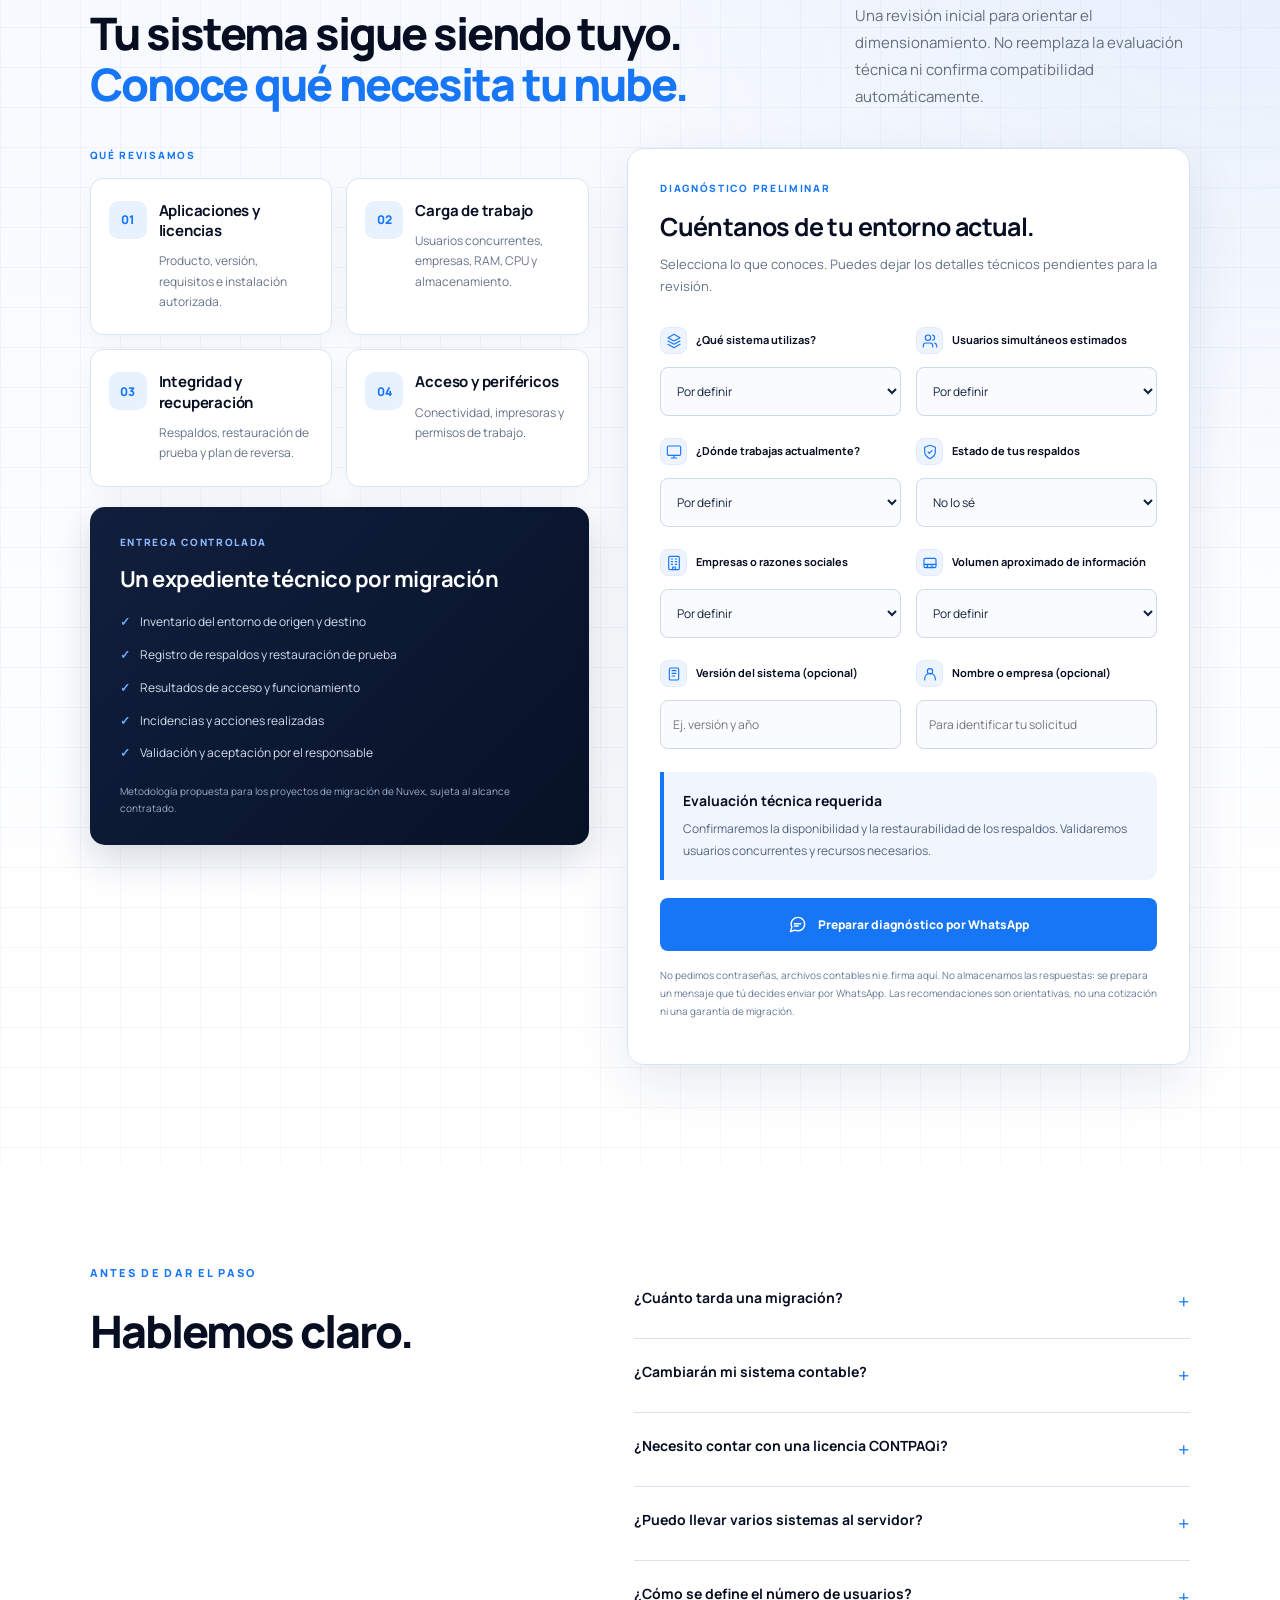
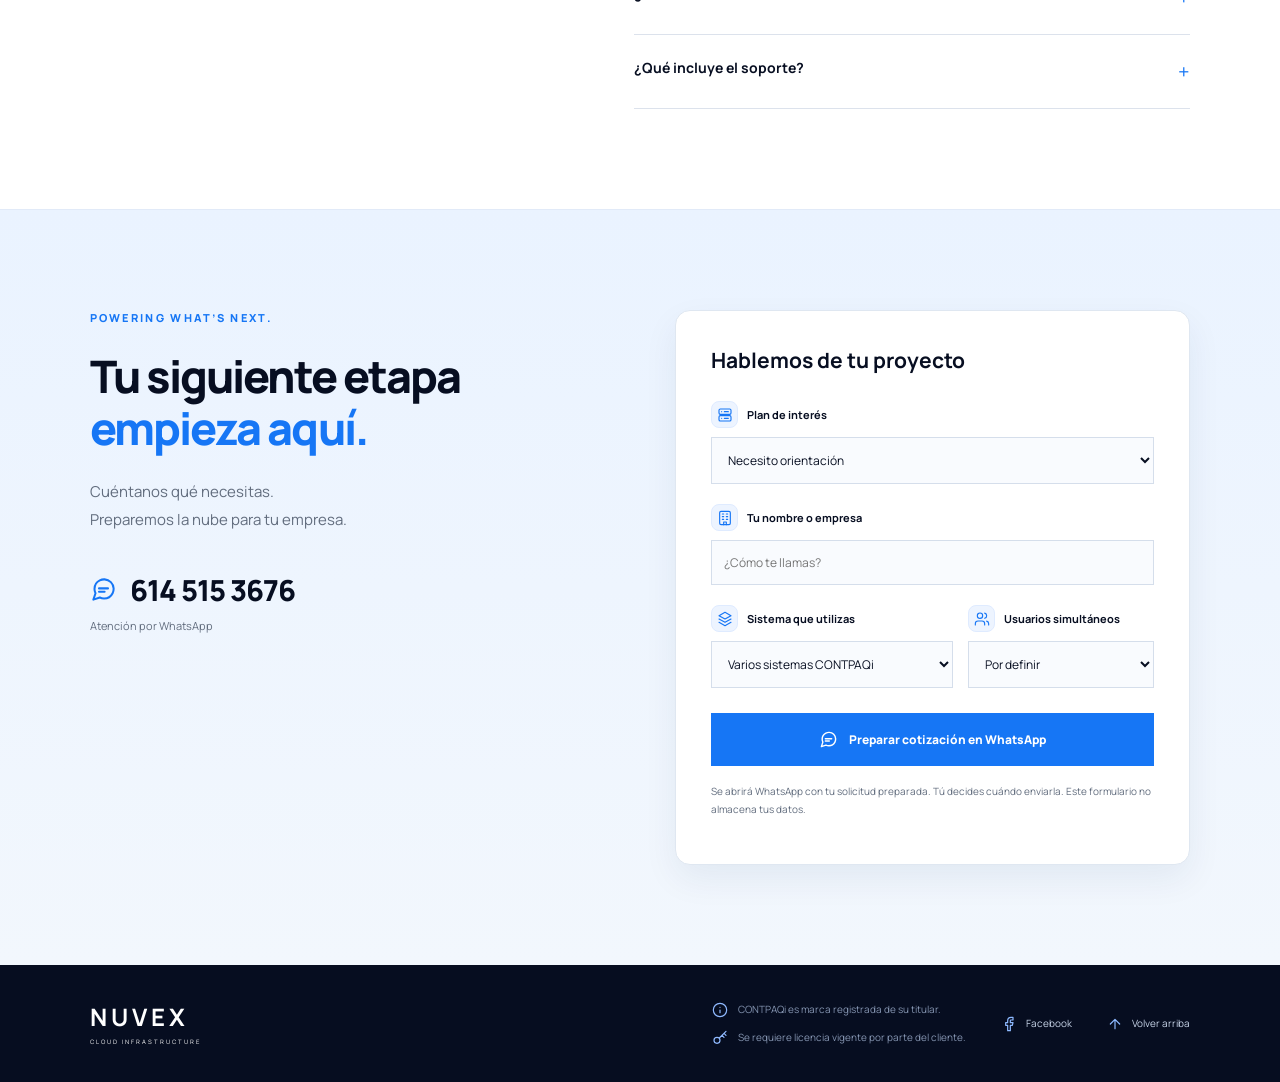
==== commit b18d828a: "Keep standalone preview in sync with bounded horizontal CONTPAQi logos" ====
--- a/preview.html
+++ b/preview.html
@@ -737,45 +737,90 @@
 }
 
 
-/* NUVEX HORIZONTAL LOGO VIEWBOX V1 — official marks in matched horizontal proportions */
-.official-app-tabs .app-brand-mark .official-horizontal-logo,
-.system-active-brand .official-horizontal-logo,
-.official-logo-frame .official-horizontal-logo{
-  display:block;
-  width:100%;
-  height:auto;
-  max-height:100%;
-  aspect-ratio:900 / 280;
-  flex:0 1 auto;
-  overflow:visible;
-}
-.official-app-tabs .app-brand-mark .official-horizontal-logo{
-  max-width:100%;
-  object-fit:contain;
-}
-.system-active-brand .official-horizontal-logo{
-  max-width:100%;
-}
-.official-logo-frame .official-horizontal-logo{
-  width:100%;
-  max-width:580px;
-  max-height:245px;
-  margin:auto;
-  filter:none;
-  animation:official-logo-in .25s ease both;
-}
+/* NUVEX CONTAINED BRAND LOGOS V3 — fixed frames, fit entire artwork */
+.official-app-panel{min-width:0;isolation:isolate}
+.official-app-tabs{min-width:0}
+.official-app-tabs .official-app-tab{min-width:0}
+.official-app-tabs .app-brand-mark,
 .official-app-tabs .official-app-tab[data-system=nominas] .app-brand-mark,
 .official-app-tabs .official-app-tab[data-system=xml] .app-brand-mark{
-  background:#fff;
-  overflow:hidden;
+  display:flex;align-items:center;justify-content:center;
+  width:116px;height:62px;min-width:0;flex:0 0 116px;
+  padding:6px;overflow:hidden;border-radius:12px;background:#fff;
+}
+.official-app-tabs .app-brand-mark img,
+.official-app-tabs .official-app-tab[data-system=nominas] .app-brand-mark img,
+.official-app-tabs .official-app-tab[data-system=xml] .app-brand-mark img{
+  display:block;position:static;top:auto;left:auto;right:auto;bottom:auto;
+  width:100%;height:100%;max-width:100%;max-height:100%;
+  min-width:0;min-height:0;object-fit:contain;object-position:center;
+  transform:none;filter:none;
+}
+.official-app-detail{
+  display:grid;grid-template-columns:minmax(0,1.05fr) minmax(0,1fr);
+  gap:28px;align-items:center;min-width:0;max-width:100%;
+  overflow:hidden;isolation:isolate;
+}
+.official-app-detail .official-app-copy{
+  position:relative;min-width:0;max-width:100%;overflow:visible;z-index:1;
+}
+.official-app-detail .official-app-visual{
+  position:relative;min-width:0;max-width:100%;width:100%;
+  margin:0;overflow:hidden;z-index:1;
+}
+.official-app-detail .official-logo-surface{
+  display:flex;align-items:center;justify-content:center;
+  width:100%;max-width:100%;min-width:0;
+  min-height:0;height:270px;aspect-ratio:auto;padding:24px;
+  overflow:hidden;border-radius:22px;
+}
+.official-app-detail .official-logo-frame{
+  display:flex;align-items:center;justify-content:center;
+  position:relative;width:100%;height:100%;max-width:100%;min-width:0;
+  min-height:0;overflow:hidden;
+}
+.official-app-detail .official-logo-frame img,
+.official-app-detail .official-logo-frame #system-active-logo{
+  display:block;position:static;flex:0 1 auto;
+  width:100%;height:100%;max-width:100%;max-height:100%;
+  min-width:0;min-height:0;object-fit:contain;object-position:center;
+  transform:none;filter:none;
+}
+.official-app-detail .system-active-brand{
+  display:flex;align-items:center;justify-content:center;
+  flex:0 0 73px;width:73px;height:58px;min-width:0;overflow:hidden;
+}
+.official-app-detail .system-active-brand img{
+  display:block;position:static;width:100%;height:100%;max-width:100%;
+  max-height:100%;min-width:0;object-fit:contain;object-position:center;
+}
+@media(max-width:1120px) and (min-width:701px){
+  .official-app-tabs .app-brand-mark,
+  .official-app-tabs .official-app-tab[data-system=nominas] .app-brand-mark,
+  .official-app-tabs .official-app-tab[data-system=xml] .app-brand-mark{
+    width:90px;height:58px;flex:0 0 90px;padding:5px;
+  }
+  .official-app-detail{gap:16px}
+  .official-app-detail .official-logo-surface{height:225px;padding:14px}
+}
+@media(max-width:850px){
+  .official-app-detail{grid-template-columns:minmax(0,1fr) minmax(0,1fr)}
+  .official-app-tabs .app-brand-mark,
+  .official-app-tabs .official-app-tab[data-system=nominas] .app-brand-mark,
+  .official-app-tabs .official-app-tab[data-system=xml] .app-brand-mark{
+    width:120px;height:61px;flex:0 0 120px;
+  }
 }
 @media(max-width:600px){
-  .official-logo-frame .official-horizontal-logo{
-    max-height:155px;
+  .official-app-detail{display:flex;flex-direction:column;align-items:stretch;gap:22px}
+  .official-app-detail .official-app-visual{width:100%}
+  .official-app-detail .official-logo-surface{height:190px;padding:15px;border-radius:16px}
+  .official-app-tabs .app-brand-mark,
+  .official-app-tabs .official-app-tab[data-system=nominas] .app-brand-mark,
+  .official-app-tabs .official-app-tab[data-system=xml] .app-brand-mark{
+    width:94px;height:53px;flex:0 0 94px;padding:5px;
   }
-}
-@media(prefers-reduced-motion:reduce){
-  .official-logo-frame .official-horizontal-logo{animation:none}
+  .official-app-detail .system-active-brand{flex:0 0 63px;width:63px;height:51px}
 }
 </style></head><body>
 <svg class="nu-svg-sprite" xmlns="http://www.w3.org/2000/svg" aria-hidden="true" focusable="false" width="0" height="0"><symbol id="nu-cpu" viewBox="0 0 24 24"><rect x="5" y="5" width="14" height="14" rx="2"/><path d="M9 1v4M15 1v4M9 19v4M15 19v4M19 9h4M19 15h4M1 9h4M1 15h4"/></symbol><symbol id="nu-drive" viewBox="0 0 24 24"><rect x="3" y="5" width="18" height="14" rx="2"/><path d="M3 14h18"/><circle cx="8" cy="16.5" r=".8"/><path d="M13 16.5h4"/></symbol><symbol id="nu-server" viewBox="0 0 24 24"><rect x="3" y="3" width="18" height="8" rx="2"/><rect x="3" y="13" width="18" height="8" rx="2"/><path d="M7 7h.01M7 17h.01M11 7h6M11 17h6"/></symbol><symbol id="nu-shield" viewBox="0 0 24 24"><path d="M12 22s8-4 8-10V5l-8-3-8 3v7c0 6 8 10 8 10z"/><path d="m9 12 2 2 4-4"/></symbol><symbol id="nu-users" viewBox="0 0 24 24"><path d="M16 21v-2a4 4 0 0 0-4-4H6a4 4 0 0 0-4 4v2"/><circle cx="9" cy="7" r="4"/><path d="M22 21v-2a4 4 0 0 0-3-3.87M16 3.13a4 4 0 0 1 0 7.75"/></symbol><symbol id="nu-office" viewBox="0 0 24 24"><rect x="5" y="3" width="14" height="18" rx="2"/><path d="M9 7h6M9 11h6M9 15h4"/></symbol><symbol id="nu-database" viewBox="0 0 24 24"><ellipse cx="12" cy="5" rx="9" ry="3"/><path d="M3 5v14c0 1.66 4.03 3 9 3s9-1.34 9-3V5M3 12c0 1.66 4.03 3 9 3s9-1.34 9-3"/></symbol><symbol id="nu-building" viewBox="0 0 24 24"><rect x="4" y="2" width="16" height="20" rx="2"/><path d="M8 6h2M14 6h2M8 10h2M14 10h2M8 14h2M14 14h2M10 22v-4h4v4"/></symbol><symbol id="nu-monitor" viewBox="0 0 24 24"><rect x="2" y="3" width="20" height="14" rx="2"/><path d="M8 21h8M12 17v4"/></symbol><symbol id="nu-layers" viewBox="0 0 24 24"><path d="m12 2 9 5-9 5-9-5 9-5zM3 12l9 5 9-5M3 17l9 5 9-5"/></symbol><symbol id="nu-chat" viewBox="0 0 24 24"><path d="M21 11.5a8.38 8.38 0 0 1-.9 3.8 8.5 8.5 0 0 1-7.6 4.7 8.38 8.38 0 0 1-3.8-.9L3 21l1.9-5.7a8.38 8.38 0 0 1-.9-3.8 8.5 8.5 0 0 1 4.7-7.6 8.38 8.38 0 0 1 3.8-.9h.5a8.48 8.48 0 0 1 8 8z"/><path d="M8 11h8M8 14h5"/></symbol><symbol id="nu-info" viewBox="0 0 24 24"><circle cx="12" cy="12" r="10"/><path d="M12 16v-4M12 8h.01"/></symbol><symbol id="nu-key" viewBox="0 0 24 24"><circle cx="7.5" cy="15.5" r="4.5"/><path d="M11 12l10-10M15 8l3 3M18 5l3 3"/></symbol><symbol id="nu-facebook" viewBox="0 0 24 24"><path d="M18 2h-3a5 5 0 0 0-5 5v3H7v4h3v8h4v-8h3l1-4h-4V7a1 1 0 0 1 1-1h3z"/></symbol><symbol id="nu-arrowup" viewBox="0 0 24 24"><path d="M12 19V5M5 12l7-7 7 7"/></symbol><symbol id="nu-user" viewBox="0 0 24 24"><circle cx="12" cy="8" r="4"/><path d="M4 21v-2a8 8 0 0 1 16 0v2"/></symbol><symbol id="nu-headset" viewBox="0 0 24 24"><path d="M3 14v-3a9 9 0 0 1 18 0v3M3 14h3v6H5a2 2 0 0 1-2-2v-4zM21 14h-3v6h1a2 2 0 0 0 2-2v-4zM18 20a5 5 0 0 1-5 2h-2"/></symbol><symbol id="nu-clock" viewBox="0 0 24 24"><circle cx="12" cy="12" r="9"/><path d="M12 7v5l3 2"/></symbol><symbol id="nu-product-ledger" viewBox="0 0 24 24"><rect x="4" y="3" width="16" height="18" rx="2"/><path d="M8 3v18M11 8h6M11 12h6M11 16h4"/></symbol><symbol id="nu-product-store" viewBox="0 0 24 24"><path d="M4 9 6 4h12l2 5M4 9h16M5 12v8h14v-8M9 20v-6h6v6M4 9c0 3 3 3 4 1 .8 2.3 3.2 2.3 4 0 .8 2.3 3.2 2.3 4 0 1 2 4 2 4-1"/></symbol><symbol id="nu-product-bank" viewBox="0 0 24 24"><path d="m3 10 9-6 9 6M3 10h18M6 10v9M10 10v9M14 10v9M18 10v9M3 20h18"/></symbol><symbol id="nu-product-payroll" viewBox="0 0 24 24"><rect x="3" y="4" width="18" height="16" rx="2"/><circle cx="9" cy="10" r="2"/><path d="M5.5 16c0-2 7-2 7 0M15 9h4M15 13h4M15 17h4"/></symbol><symbol id="nu-product-xml" viewBox="0 0 24 24"><rect x="5" y="2" width="14" height="20" rx="2"/><path d="m9 7-3 3 3 3m6-6 3 3-3 3M13.5 6l-3 8"/></symbol><symbol id="nu-product-invoice" viewBox="0 0 24 24"><path d="M7 2h9l4 4v14a2 2 0 0 1-2 2H7a2 2 0 0 1-2-2V4a2 2 0 0 1 2-2z"/><path d="M16 2v5h4M9 10h7M9 14h4m-3 4 1.8 1.8L16 16"/></symbol></svg>
@@ -804,11 +849,11 @@
   </button>
     <button type="button" role="tab" class="official-app-tab" id="tab-nominas" data-system="nominas" aria-controls="system-detail" aria-selected="false" tabindex="-1">
     <span class="app-tab-copy"><small>CONTPAQi</small><strong>Nóminas</strong></span>
-    <span class="app-brand-mark" aria-hidden="true"><svg class="official-horizontal-logo" viewBox="0 0 900 280" xmlns="http://www.w3.org/2000/svg" focusable="false" aria-hidden="true"><svg x="5" y="17" width="265" height="246" viewBox="230 20 635 590"><image href="https://raw.githubusercontent.com/carmacorte/Nuvexdatacenter/main/assets/contpaqi/nominas.png" width="1097" height="1074"/></svg><svg x="285" y="35" width="597" height="210" viewBox="2 680 1095 385"><image href="https://raw.githubusercontent.com/carmacorte/Nuvexdatacenter/main/assets/contpaqi/nominas.png" width="1097" height="1074"/></svg></svg></span>
+    <span class="app-brand-mark" aria-hidden="true"><img src="https://raw.githubusercontent.com/carmacorte/Nuvexdatacenter/main/assets/contpaqi/nominas-horizontal.svg" alt="" loading="lazy" decoding="async"></span>
   </button>
     <button type="button" role="tab" class="official-app-tab" id="tab-xml" data-system="xml" aria-controls="system-detail" aria-selected="false" tabindex="-1">
     <span class="app-tab-copy"><small>CONTPAQi</small><strong>XML en línea+</strong></span>
-    <span class="app-brand-mark" aria-hidden="true"><svg class="official-horizontal-logo" viewBox="0 0 900 280" xmlns="http://www.w3.org/2000/svg" focusable="false" aria-hidden="true"><svg x="5" y="28" width="265" height="223" viewBox="495 0 605 510"><image href="https://raw.githubusercontent.com/carmacorte/Nuvexdatacenter/main/assets/contpaqi/xml-en-linea.png" width="1600" height="859"/></svg><svg x="285" y="76" width="600" height="128" viewBox="0 515 1600 340"><image href="https://raw.githubusercontent.com/carmacorte/Nuvexdatacenter/main/assets/contpaqi/xml-en-linea.png" width="1600" height="859"/></svg></svg></span>
+    <span class="app-brand-mark" aria-hidden="true"><img src="https://raw.githubusercontent.com/carmacorte/Nuvexdatacenter/main/assets/contpaqi/xml-en-linea-horizontal.svg" alt="" loading="lazy" decoding="async"></span>
   </button>
     </div>
     <div class="system-detail official-app-detail" id="system-detail" role="tabpanel" aria-labelledby="tab-contabilidad" tabindex="0">
@@ -1010,49 +1055,34 @@
   nominas:['Tu sistema de Nóminas,\nen la nube.','Mantén el entorno de trabajo de tu equipo en un servidor administrado, sujeto a validación de compatibilidad, acceso remoto y política de respaldos.','payroll','nominas.png','CONTPAQi Nóminas'],
   xml:['Tus documentos,\nen el mismo entorno.','Incluye tus necesidades de XML en línea y documentos digitales en la revisión de infraestructura, conectividad y respaldos.','xml','xml-en-linea.png','CONTPAQi XML en línea+']
 };
-/* NUVEX HORIZONTAL BRAND MARKS V1 — build from the licensed assets already hosted locally.
-   Keeps the visual presentation of the user-supplied LOGOS.pptx without image hotlinks. */
-const horizontalLogo = key => {
-  const meta = key === 'nominas'
-    ? {src:'assets/contpaqi/nominas.png',w:1097,h:1074,
-       icon:[5,17,265,246,'230 20 635 590'],
-       text:[285,35,597,210,'2 680 1095 385']}
-    : key === 'xml'
-    ? {src:'assets/contpaqi/xml-en-linea.png',w:1600,h:859,
-       icon:[5,28,265,223,'495 0 605 510'],
-       text:[285,76,600,128,'0 515 1600 340']}
-    : null;
-  if (!meta) return '';
-  const part = ([x,y,w,h,box]) => '<svg x="'+x+'" y="'+y+'" width="'+w+'" height="'+h+'" viewBox="'+box+'"><image href="'+meta.src+'" width="'+meta.w+'" height="'+meta.h+'"></image></svg>';
-  return '<svg class="official-horizontal-logo" xmlns="http://www.w3.org/2000/svg" viewBox="0 0 900 280" role="img" aria-label="'+(key==='nominas'?'CONTPAQi Nóminas':'CONTPAQi XML en línea+')+'">'+part(meta.icon)+part(meta.text)+'</svg>';
+/* NUVEX BOUNDED OFFICIAL LOGO SELECTION V3
+   Keep the existing IMG elements for all five apps. No injected SVG or new sizing contexts. */
+const tabs=[...document.querySelectorAll('[role=tab]')];
+const logoSources={
+ contabilidad:'assets/contpaqi/contabilidad.png',
+ comercial:'assets/contpaqi/comercial-premium.png',
+ bancos:'assets/contpaqi/bancos.png',
+ nominas:'assets/contpaqi/nominas-horizontal.svg',
+ xml:'assets/contpaqi/xml-en-linea-horizontal.svg'
 };
-const tabs=[...document.querySelectorAll('[role=tab]')];
-function renderSelectedLogo(container,key,file,name){
-  if (!container) return;
-  if (key==='nominas' || key==='xml'){
-    container.innerHTML=horizontalLogo(key);
-    return;
-  }
-  let img=container.querySelector('img');
-  if(!img || container.querySelector('svg')){
-    container.replaceChildren();
-    img=document.createElement('img');
-    img.decoding='async';
-    container.appendChild(img);
-  }
-  img.src='https://raw.githubusercontent.com/carmacorte/Nuvexdatacenter/main/assets/contpaqi/'+file;
-  img.alt='Logotipo de '+name;
-}
 function selectTab(t){
   if(!t || !systems[t.dataset.system])return;
+  const key=t.dataset.system;
   tabs.forEach(b=>{b.setAttribute('aria-selected',String(b===t));b.tabIndex=b===t?0:-1});
-  const [title,description,icon,file,name]=systems[t.dataset.system];
-  document.querySelector('#system-title').innerText=title;
-  document.querySelector('#system-description').textContent=description;
-  document.querySelector('#system-detail').setAttribute('aria-labelledby',t.id);
-  document.querySelector('#system-active-name').textContent=name;
-  renderSelectedLogo(document.querySelector('.system-active-brand'),t.dataset.system,file,name);
-  renderSelectedLogo(document.querySelector('.official-logo-frame'),t.dataset.system,file,name);
+  const [title,description,icon,file,name]=systems[key];
+  const heading=document.getElementById('system-title');
+  const detail=document.getElementById('system-description');
+  const panel=document.getElementById('system-detail');
+  const brandName=document.getElementById('system-active-name');
+  const smallLogo=document.getElementById('system-active-icon');
+  const largeLogo=document.getElementById('system-active-logo');
+  if(heading) heading.innerText=title;
+  if(detail) detail.textContent=description;
+  if(panel) panel.setAttribute('aria-labelledby',t.id);
+  if(brandName) brandName.textContent=name;
+  const src=logoSources[key];
+  if(smallLogo){smallLogo.src=src;smallLogo.alt='';}
+  if(largeLogo){largeLogo.src=src;largeLogo.alt='Logotipo de '+name;}
 }
 tabs.forEach((t,i)=>{t.addEventListener('click',()=>selectTab(t));t.addEventListener('keydown',e=>{let n;if(e.key==='ArrowRight')n=(i+1)%tabs.length;else if(e.key==='ArrowLeft')n=(i-1+tabs.length)%tabs.length;else if(e.key==='Home')n=0;else if(e.key==='End')n=tabs.length-1;else return;e.preventDefault();selectTab(tabs[n]);tabs[n].focus()})});
 document.querySelector('#quote-form').addEventListener('submit',e=>{e.preventDefault();const name=document.querySelector('#name');if(!name.value.trim()){name.setCustomValidity('Escribe tu nombre o empresa.');name.reportValidity();return}name.setCustomValidity('');const message=`Hola, Nuvex Cloud. Soy ${name.value.trim()}. Me gustaría cotizar un servidor en la nube.\nPlan: ${document.querySelector('#plan').value}.\nSistema: ${document.querySelector('#product').value}.\nUsuarios simultáneos: ${document.querySelector('#users').value}.\n¿Me pueden compartir información?`;const url='https://wa.me/526145153676?text='+encodeURIComponent(message);window.open(url,'_blank','noopener,noreferrer');const status=document.querySelector('#form-status');status.replaceChildren();const link=document.createElement('a');link.href=url;link.target='_blank';link.rel='noopener noreferrer';link.textContent='Solicitud preparada. Si WhatsApp no abrió, toca aquí ↗';status.append(link)});document.querySelector('#name').addEventListener('input',e=>e.target.setCustomValidity(''));
